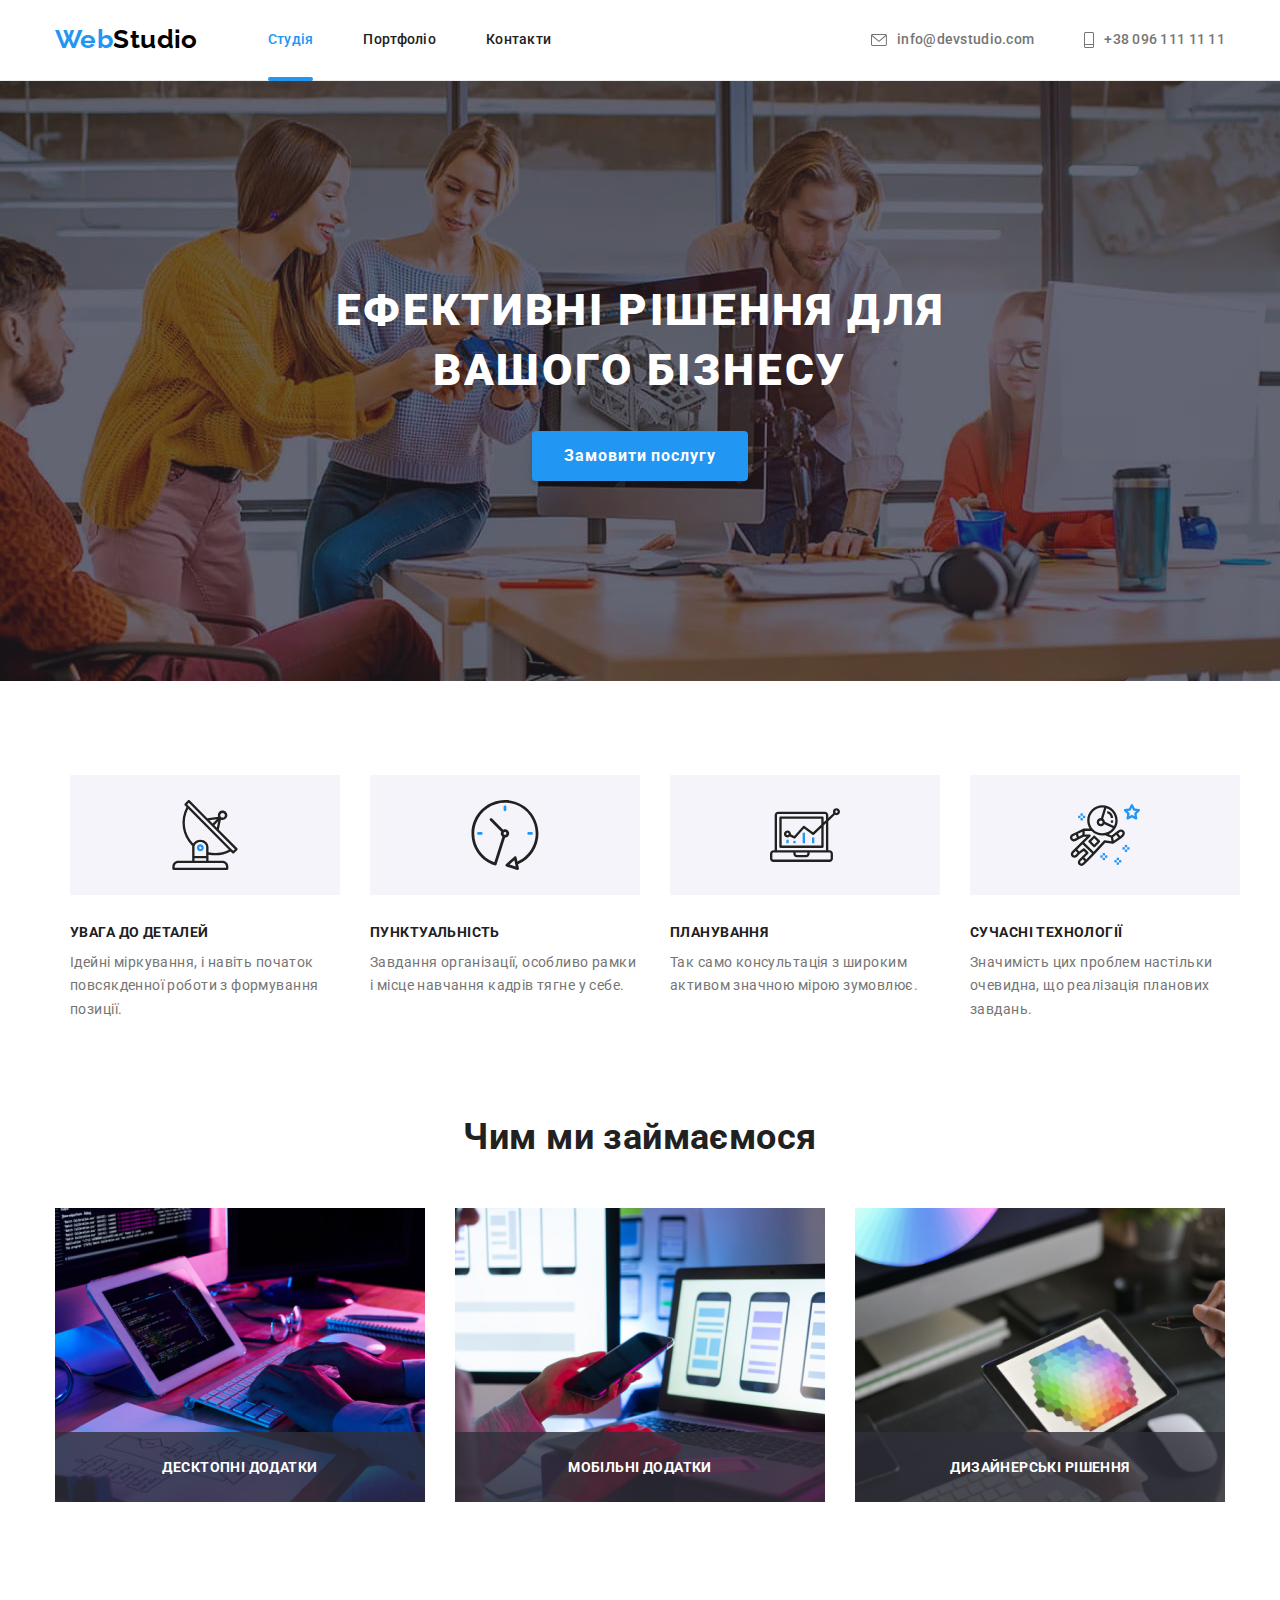
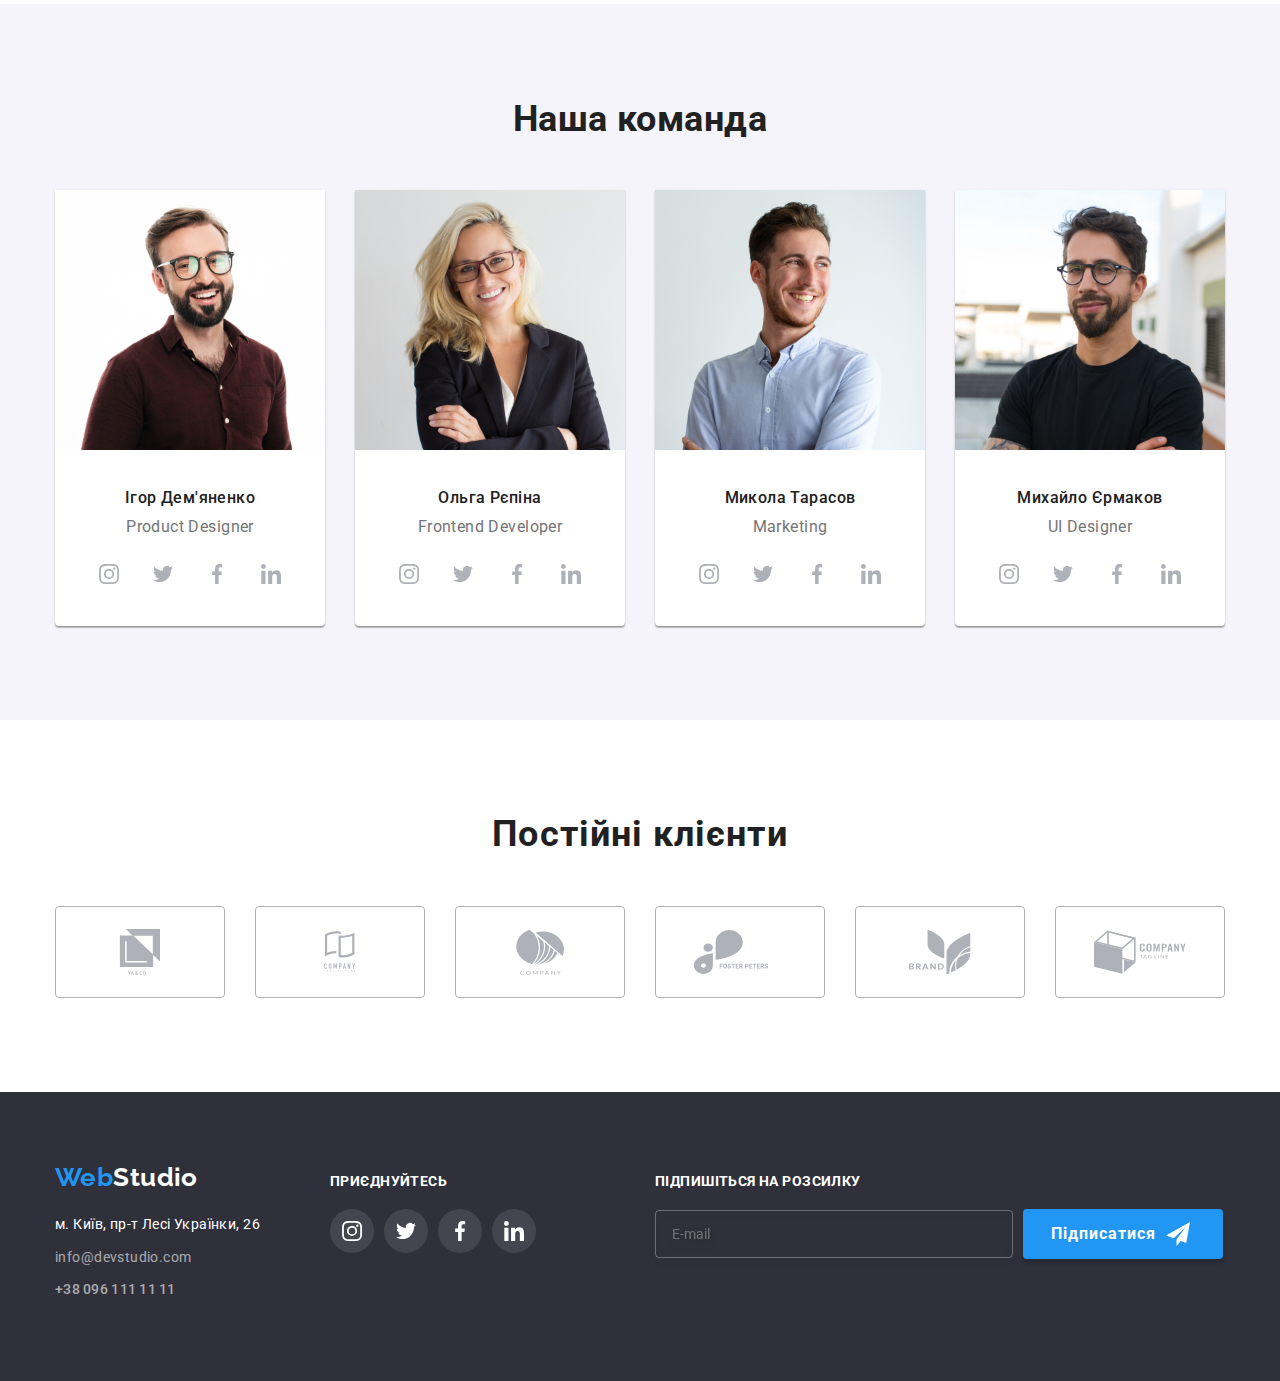
==== index.html @ d90c72f3 "copy repositoty" ====
<!DOCTYPE html>
<html lang="en">

<head>
    <meta charset="UTF-8" />
    <meta name="viewport" content="width=device-width, initial-scale=1.0" />
    <title>Document</title>
    <link rel="stylesheet" href="./css/modern-nolmalize.css">
    <link rel="stylesheet" href="./css/styles.css">
<link href="https://fonts.googleapis.com/css2?family=Raleway:wght@700&family=Roboto:wght@400;500;700;900&display=swap"
    rel="stylesheet">
</head>
<body>
    <!-- Шапка сайта -->
    <header class="page-header">
        <div class="container main-nav">
 <nav class="navigat">
    <a href="./index.html" class="header-logo logo"><span class="colorlogo">Web</span>Studio</a>
       <ul class="site-nav list">
                <li class="iter"><a href="./index.html" class="link current">Студія</a></li>
                <li class="iter"><a href="./portfolio.html" class="link">Портфоліо</a></li>
                <li class="iter"><a href="" class="link">Контакти</a></li>
            </ul>
</nav>
        <ul class="auth-nav list">
            <li class="iter"><a  class="mail" href="mailto:info@devstudio.com"> 
                <svg class="icon icon-formail" width="16" height="12">
                <use xlink:href="./images/iconimag/sprite.svg#icon-icon-envelope"></use>
            </svg> info@devstudio.com</a></li>
            <li class="iter"><a class="tel" href="tel:+380961111111">
                <svg class="icon icon-phone" width="10" height="16">
                    <use xlink:href="./images/iconimag/sprite.svg#icon-icon-vector"></use>
                </svg>+38 096 111 11 11</a></li>
        </ul>
</div>

    </header>
    <main>
        <!-- Герой -->
        <section class="hero">
            <div class="container hero-block">
                <h1 class="hero-title">Ефективні рішення для <br>вашого бізнесу</h1>
                <div class="button-wrapper">
                    <button data-modal-open type="button" class="hero-button">Замовити послугу</button>
                </div>
            </div>
        </section>

        <section class="section">
            <div class="container">
            <h2 class="section-title centered">Складники для успішної роботи з бізнесом</h2>
            <ul class="sectit">
                <li class="tito">
                    <h3 class="title">УВАГА ДО ДЕТАЛЕЙ</h3>
                    <p>Ідейні міркування, і навіть початок повсякденної роботи з формування позиції.</p>
                </li>
                <li class="tito">
                    <h3 class="title">ПУНКТУАЛЬНІСТЬ</h3>
                    <p>Завдання організації, особливо рамки і місце навчання кадрів тягне у себе.</p>
                </li>
                <li class="tito">
                    <h3 class="title">ПЛАНУВАННЯ</h3>
                    <p>Так само консультація з широким активом значною мірою зумовлює.</p>
                </li>
                <li class="tito">
                    <h3 class="title">СУЧАСНІ ТЕХНОЛОГІЇ</h3>
                    <p>Значимість цих проблем настільки очевидна, що реалізація планових завдань.</p>
                </li>
            </ul>
            </div>
        </section>

        <section class="feature ">
            <div class="container fea">
            <h2 class="feature-title centered">Чим ми займаємося</h2>
            <ul class="feat">
                 <li class="featli"><div class="work-image"><img src="./images/img1.jpg" class="featimg" alt="друкує" width="370">
                    <p class="work-hidden">Десктопні додатки</p>
                </div></li>

                 <li class="featli"><div class="work-image"><img src="./images/img2.jpg" class="featimg" alt="розмовляє по телефону" width="370">
                    <p class="work-hidden">Мобільні додатки</p>
                </div></li>
           
                 <li class="featli"><div class="work-image">
                    <img src="./images/img3.jpg"  class="featimg" alt="обирає кольори" width="370">
                    <p class="work-hidden">Дизайнерські рішення</p>
                </div></li>
            </ul>
            </div>
        </section>

        <section class="comands our-team">
            <div class="container">
            <h2 class="comands-title centered">Наша команда</h2>
            <ul class="work-list">
                <li class="comanwor">
                    <img src="./images/img4.jpg" alt="Ігор Дем'яненко" width="270">
                    <div class="team-content">
                    <h3 class="title">Ігор Дем'яненко</h3>
                    <p class="text">Product Designer</p>
                    <ul class="team-icons">
                        <li class="team-icon-item">
                            <a class="team-icon-link" href="#" target="_blank" aria-label="instagram" rel="noreferrer noopener">
                                <svg class="team-icon" width="20" height="20">
                                    <use xlink:href="./images/iconimag/sprite.svg#icon-icon-insta"></use>
                                </svg>
                            </a>
                        </li>
                        <li class="team-icon-item">
                            <a class="team-icon-link" href="#" target="_blank" aria-label="twitter" rel="noreferrer noopener">
                                <svg class="team-icon" width="20" height="20">
                                    <use xlink:href="./images/iconimag/sprite.svg#icon-icon-twit"></use>
                                </svg>
                            </a>
                        </li>
                        <li class="team-icon-item">
                            <a class="team-icon-link" href="#" target="_blank" aria-label="facebook" rel="noreferrer noopener">
                                <svg class="team-icon" width="20" height="20">
                                    <use xlink:href="./images/iconimag/sprite.svg#icon-icon-face"></use>
                                </svg>
                            </a>
                        </li>
                        <li class="team-icon-item">
                            <a class="team-icon-link" href="#" target="_blank" aria-label="linkedin" rel="noreferrer noopener">
                                <svg class="team-icon" width="20" height="20">
                                    <use xlink:href="./images/iconimag/sprite.svg#icon-icon-linkedin"></use>
                                </svg>
                            </a>
                        </li>
                    </ul>
                    </div>
                </li>
                <li class="comanwor">
                   
                     <img src="./images/img5.jpg" alt="Ольга Рєпіна" width="270">
                    <div class="team-content">
                     <h3 class="title">Ольга Рєпіна</h3>
                    <p class="text">Frontend Developer</p>
                            <ul class="team-icons">
                                <li class="team-icon-item">
                                    <a class="team-icon-link" href="#" target="_blank" aria-label="instagram" rel="noreferrer noopener">
                                        <svg class="team-icon" width="20" height="20">
                                            <use xlink:href="./images/iconimag/sprite.svg#icon-icon-insta"></use>
                                        </svg>
                                    </a>
                                </li>
                                <li class="team-icon-item">
                                    <a class="team-icon-link" href="#" target="_blank" aria-label="twitter" rel="noreferrer noopener">
                                        <svg class="team-icon" width="20" height="20">
                                            <use xlink:href="./images/iconimag/sprite.svg#icon-icon-twit"></use>
                                        </svg>
                                    </a>
                                </li>
                                <li class="team-icon-item">
                                    <a class="team-icon-link" href="#" target="_blank" aria-label="facebook" rel="noreferrer noopener">
                                        <svg class="team-icon" width="20" height="20">
                                            <use xlink:href="./images/iconimag/sprite.svg#icon-icon-face"></use>
                                        </svg>
                                    </a>
                                </li>
                                <li class="team-icon-item">
                                    <a class="team-icon-link" href="#" target="_blank" aria-label="linkedin" rel="noreferrer noopener">
                                        <svg class="team-icon" width="20" height="20">
                                            <use xlink:href="./images/iconimag/sprite.svg#icon-icon-linkedin"></use>
                                        </svg>
                                    </a>
                                </li>
                            </ul>
                    </div>
                </li>

                <li class="comanwor">
                    <img src="./images/img6.jpg" alt="Микола Тарасов" width="270">
                    <div class="team-content">
                    <h3 class="title">Микола Тарасов</h3>
                    <p class="text">Marketing</p>
                            <ul class="team-icons">
                                <li class="team-icon-item">
                                    <a class="team-icon-link" href="#" target="_blank" aria-label="instagram" rel="noreferrer noopener">
                                        <svg class="team-icon" width="20" height="20">
                                            <use xlink:href="./images/iconimag/sprite.svg#icon-icon-insta"></use>
                                        </svg>
                                    </a>
                                </li>
                                <li class="team-icon-item">
                                    <a class="team-icon-link" href="#" target="_blank" aria-label="twitter" rel="noreferrer noopener">
                                        <svg class="team-icon" width="20" height="20">
                                            <use xlink:href="./images/iconimag/sprite.svg#icon-icon-twit"></use>
                                        </svg>
                                    </a>
                                </li>
                                <li class="team-icon-item">
                                    <a class="team-icon-link" href="#" target="_blank" aria-label="facebook" rel="noreferrer noopener">
                                        <svg class="team-icon" width="20" height="20">
                                            <use xlink:href="./images/iconimag/sprite.svg#icon-icon-face"></use>
                                        </svg>
                                    </a>
                                </li>
                                <li class="team-icon-item">
                                    <a class="team-icon-link" href="#" target="_blank" aria-label="linkedin" rel="noreferrer noopener">
                                        <svg class="team-icon" width="20" height="20">
                                            <use xlink:href="./images/iconimag/sprite.svg#icon-icon-linkedin"></use>
                                        </svg>
                                    </a>
                                </li>
                            </ul>
                    </div>
                </li>

                <li class="comanwor">
                    
                <img src="./images/img7.jpg" alt="Ігор Дем'яненко" width="270">
                <div class="team-content">
                <h3 class="title">Михайло Єрмаков</h3>
                    <p class="text">UI Designer</p>
                            <ul class="team-icons">
                                <li class="team-icon-item">
                                    <a class="team-icon-link" href="#" target="_blank" aria-label="instagram" rel="noreferrer noopener">
                                        <svg class="team-icon" width="20" height="20">
                                            <use xlink:href="./images/iconimag/sprite.svg#icon-icon-insta"></use>
                                        </svg>
                                    </a>
                                </li>
                                <li class="team-icon-item">
                                    <a class="team-icon-link" href="#" target="_blank" aria-label="itwitter" rel="noreferrer noopener">
                                        <svg class="team-icon" width="20" height="20">
                                            <use xlink:href="./images/iconimag/sprite.svg#icon-icon-twit"></use>
                                        </svg>
                                    </a>
                                </li>
                                <li class="team-icon-item">
                                    <a class="team-icon-link" href="#" target="_blank" aria-label="instagram" rel="noreferrer noopener">
                                        <svg class="team-icon" width="20" height="20">
                                            <use xlink:href="./images/iconimag/sprite.svg#icon-icon-face"></use>
                                        </svg>
                                    </a>
                                </li>
                                <li class="team-icon-item">
                                    <a class="team-icon-link" href="#" target="_blank" aria-label="linkedin" rel="noreferrer noopener">
                                        <svg class="team-icon" width="20" height="20">
                                            <use xlink:href="./images/iconimag/sprite.svg#icon-icon-linkedin"></use>
                                        </svg>
                                    </a>
                                </li>
                            </ul></div>
                </li>
            </ul></div>
            
        </section>

        <section class="section-clients">
            <div class="container">
                <h2 class="clients-title centered">Постійні клієнти</h2>
                <ul class="clients">
                    <li class="clients-item">
                        <a class="clients-link" href="#" target="_blank" aria-label="YA-CO" rel="noreferrer noopener">
                            <svg class="client-icon" width="106" height="60">
                                <use xlink:href="./images/iconimag/sprite.svg#icon-icon-iaco"></use>
                            </svg>
                        </a>
                        </li>
                        <li class="clients-item">
                            <a class="clients-link" href="#" target="_blank" aria-label="Companytagline" rel="noreferrer noopener">
                                <svg class="client-icon" width="106" height="60">
                                    <use xlink:href="./images/iconimag/sprite.svg#icon-icon-company"></use>
                                </svg>
                            </a>
                        </li>
                        <li class="clients-item">
                            <a class="clients-link" href="#" target="_blank" aria-label="Company" rel="noreferrer noopener">
                                <svg class="client-icon" width="106" height="60">
                                    <use xlink:href="./images/iconimag/sprite.svg#icon-icon-company2"></use>
                                </svg>
                            </a>
                        </li>
                        <li class="clients-item">
                            <a class="clients-link" href="#" target="_blank" aria-label="FosterPeters" rel="noreferrer noopener">
                                <svg class="client-icon" width="106" height="60">
                                    <use xlink:href="./images/iconimag/sprite.svg#icon-icon-foster"></use>
                                </svg>
                            </a>
                        </li>
                        <li class="clients-item">
                            <a class="clients-link" href="#" target="_blank" aria-label="Brand" rel="noreferrer noopener">
                                <svg class="client-icon" width="106" height="60">
                                    <use xlink:href="./images/iconimag/sprite.svg#icon-icon-brand"></use>
                                </svg>
                            </a>
                        </li>
                        <li class="clients-item">
                            <a class="clients-link" href="#" target="_blank" aria-label="CompanyTagLine" rel="noreferrer noopener">
                                <svg class="client-icon" width="106" height="60">
                                    <use xlink:href="./images/iconimag/sprite.svg#icon-icon-tagline"></use>
                                </svg>
                            </a>
                        </li>
                </ul>
            </div>
        </section>
            <!--Модальне вікно-->
            <div class="backdrop is-hidden" data-modal>
                <div class="backdrop-modal">
                    <button data-modal-close type="button" class="close-modal">
                        <svg class="icon-close" width="18" height="18">
                        <use xlink:href="./images/iconimag/sprite.svg#icon-close"></use>
                    </svg>
                    </button>
                    <p class="modal-title">Залиште свої дані, ми вам передзвонимо</p>
                    
                    <form action="#" class="modal-form">
                        <div class="group-row" role="group">
                            <label class="form-row-title" for="name">Ім'я</label>
                            <div class="group-modal">
                                <input class="form-row-input" name="name" type="text" id="name" placeholder=" " />
                    
                                <svg class="modal-icon" width="18" height="18">
                                    <use xlink:href="./images/iconimag/sprite.svg#icon-person"></use>
                                </svg>
                            </div>
                        </div>
                    
                        <div class="group-row" role="group">
                            <label class="form-row-title" for="phone">Телефон</label>
                    
                            <div class="group-modal">
                                <input class="form-row-input" name="phone" type="number" id="phone" placeholder=" " />
                                <svg class="modal-icon" width="18" height="18">
                                    <use xlink:href="./images/iconimag/sprite.svg#icon-phone"></use>
                                </svg>
                            </div>
                        </div>
                        <div class="group-row" role="group">
                            <label class="form-row-title" for="email">Пошта</label>
                    
                            <div class="group-modal">
                                <input class="form-row-input" name="text" type="email" id="email" placeholder=" " />
                                <svg class="modal-icon" width="18" height="18">
                                    <use xlink:href="./images/iconimag/sprite.svg#icon-email"></use>
                                </svg>
                            </div>
                        </div>
                        <div class="group-row-textarea" role="group">
                            <label class="form-row-title">Коментар</label>
                            <textarea class="form-row-textarea" name="textarea" placeholder="Введіть текст"></textarea>
                        </div>
                        <div class="group-row-checkbox" role="group">
                            <label class="form-label-checkbox">
                                <input class="form-input-checkbox" type="checkbox" name="checkbox" />
                                <span class="form-icon-checkbox"></span>
                    
                                Погоджуюся з розсилкою та приймаю
                                <a class="modal-link-checkbox">Умови договору</a>
                            </label>
                        </div>
                        <div class="group-row-button">
                            <button class="button-submit" type="submit">Відправити</button>
                        </div>
                    </form>
                </div>
            </div>
    </main>

    <footer class="page-footer fot">
             <div class="container foter-main">
                <div>
                <ul class="footer-box">
                <li class="footer-address">

              <a href="./index.html" class="logo"><span class="colorlogo">Web</span><span class="colorblack">Studio</span></a>
                </li></ul>
            <address class="end">
                <ul class="foter-lifo">
                    <li class="lifo"><a class="link adress" href="https://goo.gl/maps/9vt92mWtgrGen9oJ9" target="_blank" rel="noopener noreferrer"
                    >м. Київ, пр-т
                    Лесі Українки, 26</a></li>
                    <li class="lifo"><a class="link" href="mailto:info@devstudio.com">info@devstudio.com</a></li>
                    <li class="lifo"><a class="link tel" href="tel:+380961111111">+38 096 111 11 11</a></li>
                </ul>
            </address>
        </div>
                    <div class="footer-second">
                    <p class="footer-title">ПРИЄДНУЙТЕСЬ</p>
                    <ul class="footer-icon">
                        <li class="footer-item">
                            <a class=" team-icon-link footer-link" href="#" target="_blank" aria-label="instagram" rel="noreferrer noopener">
                                <svg class="footer-iter" width="20" height="20">
                                    <use xlink:href="./images/iconimag/sprite.svg#icon-icon-insta"></use>
                                </svg>
                            </a>
                        </li>
                        <li class="footer-item">
                            <a class="team-icon-link footer-link" href="#" target="_blank" aria-label="twitter" rel="noreferrer noopener">
                                <svg class="footer-iter" width="20" height="20">
                                    <use xlink:href="./images/iconimag/sprite.svg#icon-icon-twit"></use>
                                </svg>
                            </a>
                        </li>
                        <li class="footer-item">
                            <a class="team-icon-link footer-link" href="#" target="_blank" aria-label="facebook" rel="noreferrer noopener">
                                <svg class="footer-iter" width="20" height="20">
                                    <use xlink:href="./images/iconimag/sprite.svg#icon-icon-face"></use>
                                </svg>
                            </a>
                        </li>
                        <li class="footer-item">
                            <a class="team-icon-link footer-link" href="#" target="_blank" aria-label="linkedin" rel="noreferrer noopener">
                                <svg class="footer-iter" width="20" height="20">
                                    <use xlink:href="./images/iconimag/sprite.svg#icon-icon-linkedin"></use>
                                </svg>
                            </a>
                        </li>
                    </ul>
                </div>
                <div class="footer-form">
                    <p class="form-title">Підпишіться на розсилку</p>
                    <form class="footer-form-email">
                        <label class="form-email">
                            <input type="email" name="email" placeholder="E-mail" />
                        </label>
                
                        <button class="footer-button" type="submit">
                            Підписатися
                            <svg class="icon-send" width="24px" height="24px">
                                <use xlink:href="./images/iconimag/sprite.svg#icon-iconplane"></use>
                            </svg>
                        </button>
                    </form>
                </div>
        </div>
    </footer>
   
    <script src="./js/modal.js"></script>
</body>

</html>
---- css/modern-nolmalize.css ----
/*! modern-normalize v1.1.0 | MIT License | https://github.com/sindresorhus/modern-normalize */

/*
Document
========
*/

/**
Use a better box model (opinionated).
*/

*,
::before,
::after {
    box-sizing: border-box;
}

/**
1. Correct the line height in all browsers.
2. Prevent adjustments of font size after orientation changes in iOS.
3. Use a more readable tab size (opinionated).
*/

html {
    line-height: 1.15;
    /* 1 */
    -webkit-text-size-adjust: 100%;
    /* 2 */
    -moz-tab-size: 4;
    /* 3 */
    tab-size: 4;
    /* 3 */
}

/*
Sections
========
*/

/**
1. Remove the margin in all browsers.
2. Improve consistency of default fonts in all browsers. (https://github.com/sindresorhus/modern-normalize/issues/3)
*/

body {
    margin: 0;
    /* 1 */
    font-family:
        system-ui,
        -apple-system,
        /* Firefox supports this but not yet `system-ui` */
        'Segoe UI',
        Roboto,
        Helvetica,
        Arial,
        sans-serif,
        'Apple Color Emoji',
        'Segoe UI Emoji';
    /* 2 */
}

/*
Grouping content
================
*/

/**
1. Add the correct height in Firefox.
2. Correct the inheritance of border color in Firefox. (https://bugzilla.mozilla.org/show_bug.cgi?id=190655)
*/

hr {
    height: 0;
    /* 1 */
    color: inherit;
    /* 2 */
}

/*
Text-level semantics
====================
*/

/**
Add the correct text decoration in Chrome, Edge, and Safari.
*/

abbr[title] {
    text-decoration: underline dotted;
}

/**
Add the correct font weight in Edge and Safari.
*/

b,
strong {
    font-weight: bolder;
}

/**
1. Improve consistency of default fonts in all browsers. (https://github.com/sindresorhus/modern-normalize/issues/3)
2. Correct the odd 'em' font sizing in all browsers.
*/

code,
kbd,
samp,
pre {
    font-family:
        ui-monospace,
        SFMono-Regular,
        Consolas,
        'Liberation Mono',
        Menlo,
        monospace;
    /* 1 */
    font-size: 1em;
    /* 2 */
}

/**
Add the correct font size in all browsers.
*/

small {
    font-size: 80%;
}

/**
Prevent 'sub' and 'sup' elements from affecting the line height in all browsers.
*/

sub,
sup {
    font-size: 75%;
    line-height: 0;
    position: relative;
    vertical-align: baseline;
}

sub {
    bottom: -0.25em;
}

sup {
    top: -0.5em;
}

/*
Tabular data
============
*/

/**
1. Remove text indentation from table contents in Chrome and Safari. (https://bugs.chromium.org/p/chromium/issues/detail?id=999088, https://bugs.webkit.org/show_bug.cgi?id=201297)
2. Correct table border color inheritance in Chrome and Safari. (https://bugs.chromium.org/p/chromium/issues/detail?id=935729, https://bugs.webkit.org/show_bug.cgi?id=195016)
*/

table {
    text-indent: 0;
    /* 1 */
    border-color: inherit;
    /* 2 */
}

/*
Forms
=====
*/

/**
1. Change the font styles in all browsers.
2. Remove the margin in Firefox and Safari.
*/

button,
input,
optgroup,
select,
textarea {
    font-family: inherit;
    /* 1 */
    font-size: 100%;
    /* 1 */
    line-height: 1.15;
    /* 1 */
    margin: 0;
    /* 2 */
}

/**
Remove the inheritance of text transform in Edge and Firefox.
*/

button,
select {
    text-transform: none;
}

/**
Correct the inability to style clickable types in iOS and Safari.
*/

button,
[type='button'],
[type='reset'],
[type='submit'] {
    -webkit-appearance: button;
}

/**
Remove the inner border and padding in Firefox.
*/

::-moz-focus-inner {
    border-style: none;
    padding: 0;
}

/**
Restore the focus styles unset by the previous rule.
*/

:-moz-focusring {
    outline: 1px dotted ButtonText;
}

/**
Remove the additional ':invalid' styles in Firefox.
See: https://github.com/mozilla/gecko-dev/blob/2f9eacd9d3d995c937b4251a5557d95d494c9be1/layout/style/res/forms.css#L728-L737
*/

:-moz-ui-invalid {
    box-shadow: none;
}

/**
Remove the padding so developers are not caught out when they zero out 'fieldset' elements in all browsers.
*/

legend {
    padding: 0;
}

/**
Add the correct vertical alignment in Chrome and Firefox.
*/

progress {
    vertical-align: baseline;
}

/**
Correct the cursor style of increment and decrement buttons in Safari.
*/

::-webkit-inner-spin-button,
::-webkit-outer-spin-button {
    height: auto;
}

/**
1. Correct the odd appearance in Chrome and Safari.
2. Correct the outline style in Safari.
*/

[type='search'] {
    -webkit-appearance: textfield;
    /* 1 */
    outline-offset: -2px;
    /* 2 */
}

/**
Remove the inner padding in Chrome and Safari on macOS.
*/

::-webkit-search-decoration {
    -webkit-appearance: none;
}

/**
1. Correct the inability to style clickable types in iOS and Safari.
2. Change font properties to 'inherit' in Safari.
*/

::-webkit-file-upload-button {
    -webkit-appearance: button;
    /* 1 */
    font: inherit;
    /* 2 */
}

/*
Interactive
===========
*/

/*
Add the correct display in Chrome and Safari.
*/

summary {
    display: list-item;
}
---- css/styles.css ----
:root{
    --primary-text-color: #757575;
    --title-text-color: #212121;
    --accent-color: #2196F3;
    --primary-white-color: #FFFFFF;
    --primary-grey-color:#F5F4FA;
    --timing-function: cubic-bezier(0.4, 0, 0.2, 1);
}

body{
    background-color: var(--primary-white-color);
    color: var(--primary-text-color);
    font-family: Roboto, sans-serif;
    letter-spacing: .03em;
    font-size: 14px;
    line-height: 1.7;
    
}

h1,
h2,
h3,
ul,
p{
    margin: 0;
    padding: 0;
}

.list {
 list-style: none;
}

.iter .link {
     display: block;
    text-decoration: none;
    color: currentColor;
    position: relative;
    transition: color 250ms var(--timing-function);
    
 }

 .iter .link::after,
 .iter .current::after{
    content: "";
    position:absolute;
    display: block;
    left:0;
    bottom:-1px;

    height: 4px;
    border-radius: 2px;
    background-color: var(--accent-color);
   transition: width 250ms var(--timing-function);
   width: 0;
 }

 .iter .link::after{
width: 0;
 }

 .iter .link:hover::after,
 .iter .link:focus::after,
 .iter .link.current::after {
    width: 100%;
 }

.image {
     display: block;
 }

.container{
width: 1200px;
padding: 0 15px;
margin: 0 auto;
}

.page-header {
    padding: 32px, 0;
    border-bottom: 1px solid #ECECEC;
}

.main-nav {
    display: flex;
    align-items: center;
}

.navigat {
    display: flex;
}

.header-logo {
    margin-right: 92px;
}
.logo{
    color: #000000;
    font-family: Raleway, sans-serif;
    font-weight: 700;
    font-size: 26px;
    line-height: 1.2;
    text-decoration: none;
    margin: auto;
}

.colorlogo{
    color:#2196F3;
}

.colorblack{
    color: var(--primary-white-color);
}
/* Site nav */


li{
    list-style-type: none;
    /* забираєм маркери */
}


 
.site-nav{
    display: flex;
    margin-left: 70px;
}

/* .site-nav .iter{
    /* background-color: tomato;
    margin-right: 50px;
} */ 

.site-nav .iter +  .iter {
    margin-left: 50px;
}



.site-nav .iter{
    display: block;
}
.site-nav .link{
    color: var(--title-text-color);
    font-weight: 500; 
    font-size: 14px;
    line-height: 1.14;
    letter-spacing: .02em;
    text-decoration: none;
    padding-top: 32px;
    padding-bottom: 32px;
    transition: color 250ms var(--timing-function);
}

.site-nav .link:hover,
.site-nav .link:focus{
    color: var(--accent-color);
}

.site-nav .link.current{
    color: var(--accent-color);

}

.auth-nav .tel{
    color: var(--primary-text-color);
    font-weight: 500;
    letter-spacing: .02em;
    font-size: 14px;
     line-height: 1.14; 
     text-decoration: none; 
    transition: color 250ms  var(--timing-function);
}
.auth-nav .mail{
    color: var(--primary-text-color);
    font-weight: 500;
    letter-spacing: .02em;
    font-size: 14px;
    line-height: 1.14;
    text-decoration: none;
    transition: color 250ms var(--timing-function);
}
.auth-nav .tel:hover,
.auth-nav .tel:focus{
    color: var(--accent-color);
}

.auth-nav .mail:hover,
.auth-nav .mail:focus {
    color: var(--accent-color);
}
 .auth-nav{
    display: flex;
    margin-left: auto;
 }

 .auth-nav .iter + .iter{
    margin-left: 50px;
 }

/* .auth-nav .mail::before {
    display: inline-block;
    content: "";
    width: 16px;
    height: 12px;
    background-image: url("../images/iconimag/icon-envelope.svg");
    background-size: contain;
    margin-right: 10px;
 }

 .auth-nav .tel::before {
     display: inline-block;
     content: "";
     width: 10px;
     height: 16px;
     background-image: url("../images/iconimag/icon-vector.svg");
     background-size: contain;
     margin-right: 10px;
     background-repeat: no-repeat;
     background-position: center;
 } */

 .mail,
 .tel{
            color: var(--primary-text-color);
            font-weight: 500;
            letter-spacing: 0.02em;
            text-decoration: none;
            display: flex;
            align-items: center;
 }


  .icon-formail {
     margin-right: 10px;
     fill: currentColor;
 }

 .icon-phone {
     margin-right: 10px;
     fill: currentColor;
 }

/* Hero */


.hero{
    background-color: #2F303A;
    background: linear-gradient(rgba(47, 48, 58, 0.4), rgba(47, 48, 58, 0.4)), url(../images/iconimag/backgroundhero.jpg);
    background-position: center center;
    background-repeat: no-repeat;
    background-size: cover;
    max-width: 1600px;
    margin: 0 auto;
}
.hero-block {
    padding: 200px;
}

.hero-title {
    color: var(--primary-white-color);
    font-weight: 900;
    font-size: 44px;
    line-height: 1.36;
    text-align: center;
    letter-spacing: 0.06em;
    text-transform: uppercase;
}

.button-wrapper {
    display: flex;
    justify-content: center;
}

.hero-button {
    color: var(--primary-white-color);
    background-color: var(--accent-color);
    font-weight: 700;
    font-size: 16px;
    line-height: 1.88;
    text-align: center;
    letter-spacing: 0.06em;
    box-shadow: 0px 4px 4px rgba(0, 0, 0, 0.15);
    border-radius: 4px;
    border: none;
    padding: 10px 32px;
    margin-top: 30px;
}

.hero-button:hover,
.hero-button:focus {
    background-color: #188CE8;
}


.examples-title .examples{
    color: var(--title-text-color);
    font-weight: 700;
    font-size: 18px;
    line-height: 2;
    letter-spacing: .06em;
}
.examples-title .text{
    color: var(--primary-text-color);
    font-size: 16px;
    line-height: 1.87;
    letter-spacing: .03em;
}
.examples-title .text:hover,
.examples-title .text:focus {
    color: var(--accent-color);
}
.examples-title .portf{
    text-decoration: none;
}
 
/* Section */
.section {
    padding: 94px 0;

}

.section-title.centered,
.feature-title.centered,
.comands-title.centered {
    text-align: center;
}

.section-title{
    color: var(--title-text-color);
    font-weight: 700;
    font-size: 14px; 
    line-height: 1.14;
    margin-top: 0;
    margin-bottom:0;
    display: none;
}

.section .title{
    color: var(--title-text-color);
    font-weight: 700;
    font-size: 14px;
    line-height: 1.14;
    margin-top: 0;
    margin-bottom: 10px;
}

.sectit{
    display: flex;
    margin: 0 auto;
    padding: 0 15px;
}
.sectit .tito{
    margin-right: 30px;
}

.sectit .tito:last-child{
    margin-right: 0;
}
.section p{
    margin-top: 0;
    margin-bottom: 0;
}

.tito p{
    width: 270px;
}


.tito::before{
    display: block;
    content: "";
    height: 120px;
    background-repeat: no-repeat;
    background-position: center;
    background-color: var(--primary-grey-color);
    color: var(--accent-color);
    margin-bottom: 30px;

}

.tito:nth-child(1)::before{
    background-image: url("../images/iconimag/icon-uvagadodetel.svg");
}
.tito:nth-child(2)::before {
    background-image: url("../images/iconimag/icon-punktyaln.svg");
}

.tito:nth-child(3)::before {
    background-image: url("../images/iconimag/icon-planyvan.svg");
}
.tito:nth-child(4)::before {
    background-image: url("../images/iconimag/icon-sychasni.svg");
}


/* Feature */
.feature{
    padding-bottom: 94px;
}
.feature .feature-title{
    color: var(--title-text-color);
    font-weight: 700;
    font-size: 36px;
    line-height: 1.17;
    margin-top: 0;
    margin-bottom: 50px;
}

.feat{
    margin: 0;
    /* display: flex;
    margin: 0 auto;
    padding: 0 15px; */
 display: inline-flex;
 column-gap: 30px;
}


/* .feat .featli{
    margin-right: 30px;
} */
.feat .featli:last-child{
    margin-right: 0;
}

.featimg{
    display: block;
}
.featli{
    position: relative;
    width: 370px;
    overflow: hidden;
}
.work-hidden {
position: absolute;
bottom: 0;
 left: 0;
 width: 100%;
  padding: 27px 10px;

    color: var(--primary-white-color);
    font-weight: 700;
    text-align: center;
    line-height: 1.1428;
    text-transform: uppercase;
    background-color: rgba(47, 48, 58, 0.8);

    opacity: 1;
}



/* Comands */
/* фон */
.our-team {
    background-color: var(--primary-grey-color);
}

/* заголовок великий */
.comands .comands-title{
    color: var(--title-text-color);
    font-weight: 700;
    font-size: 36px;
    line-height: 1.17;
    margin-bottom: 50px;
}

.comands .container{
    padding: 94px 0;
}
/* им'я та прізвище */
.comands .title{
    color: var(--title-text-color);
    font-weight: 500;
    font-size: 16px;
    line-height: 1.187;
    text-align: center;
}
/* текст */
.comanwor p{
    font-size: 16px;
    line-height: 1.19;
    text-align: center;
}


.work-list {
    display: flex;
    column-gap: 30px;
    justify-content: center;
}


/* .work-list .comanwor:last-child{
    margin-right: 0;
} */

.comanwor{
    background: var(--primary-white-color);
    box-shadow: 0px 1px 3px rgba(0, 0, 0, 0.12),
     0px 1px 1px rgba(0, 0, 0, 0.14),
      0px 2px 1px rgba(0, 0, 0, 0.2);
    border-radius: 0px 0px 4px 4px;
}

.team-content {
    padding: 30px 0;
}

.team-content .title{
     margin-bottom: 10px;
}
.team-content .title {
    margin-bottom: 10px;
}

/* Спрайт команда */
.team-content .text{
    margin-bottom: 16px;
}

.team-icons {
    display: flex;
    width: 206px;
    height: 44px;
    column-gap: 10px;
    margin: auto;
}


/* .team-icon-item{
    list-style: none;
    fill:#AFB1B8;
} */
.team-icon-link {
    display: flex;
    justify-content: center;
    align-items: center;
    width: 44px;
    height: 44px;
    border-radius: 50%;
    text-decoration: none;
    background-color: var(--primary-white-color);
    fill: #AFB1B8;
    transition: fill 250ms var(--timing-function);
}
.team-icon-link{
    transition: background-color 250ms var(--timing-function);
}


/* .team-icon {
    fill: var(--primary-text-color); 
} */
.team-icon-link:hover,
.team-icon-link:focus {
    fill: var(--primary-white-color);
    background-color: var(--accent-color);
}

.team-icon:hover,
.team-icon:focus{
    fill: var(--primary-white-color);
   
}

/* .team-icon-link:hover .team-icon,
.team-icon-link:focus .team-icon {
    fill: var(--primary-white-color);

} */
/* Clients */

.section-clients {
    padding: 94px 0;
}

.clients-title{
    font-family:Roboto, sans-serif;
        text-align: center;
        color: var(--title-text-color);
        font-weight:700;
        letter-spacing: .03em;
        font-size: 36px;
        line-height: 1.16;
        padding-bottom: 50px;
}
.clients {
    display: flex;
    flex-wrap: wrap;
    column-gap: 30px;
}

.clients-link {
    display: flex;
    list-style: none;
    fill: #AFB1B8;
    width: 170px;
    height: 92px;
    align-items: center;
    justify-content: center;
    border: 1px solid #AFB1B8;
    border-radius: 4px;
    
}
.clients-link {
    display: flex;
    color: inherit;
    text-decoration: none;
}

.client-icon {
    fill: #AFB1B8;
    padding: 7px;
    transition: fill 250ms var(--timing-function);
}

.clients-link:hover,
.clients-link:focus {
    border-color: var(--accent-color);
}

.clients-link:hover .client-icon,
.clients-link:focus .client-icon {
    fill: var(--accent-color);
}
/* Footer */

.page-footer{
    /* padding: 60px 0; */
    background-color: #2F303A;
}
.page-footer .link{
    color: rgba(255, 255, 255, 0.6);
    font-size: 14px;
    line-height: 1.7;
    font-style: normal;
    text-decoration: none;
    transition: color 250ms var(--timing-function);

}
.page-footer .link:hover,
.page-footer .link:focus{
    color: var(--accent-color);
}


.foter-lifo .adress{
    color: var(--primary-white-color);
    font-style: normal;
    text-decoration: none;
    transition: color 250ms var(--timing-function);
}

.foter-lifo .adress:hover,
 .foter-lifo .adress:focus{
    color: var(--accent-color);
}

.page-footer .fot{
 border-bottom: 1px solid #2F303A;       
}

 .foter-main .logo{
    display: block;
    margin-bottom: 20px;

}

.lifo{
    margin-bottom: 9px;
}

.lifo .tel{
    margin-bottom: 0px;
}
.footer-box .footer-social {
    margin-left: 70px;
}

.page-footer{
    padding: 70px 0;
}
.foter-main {
    display: flex;
    /* padding: 70px 0; */
    gap: 70px;
    align-items: baseline;
}
.footer-box {
    display: flex;
    flex-direction: column;
}
.footer-title {
    font-family: 'Roboto';
    font-weight: 700;
    line-height: 1.1428;
    text-transform: uppercase;
    color: var(--primary-white-color);
    margin-bottom: 20px;
}

.footer-icon{
    list-style: none;
    display: flex;
 flex-wrap: wrap;
    column-gap: 10px;

}

.footer-link .footer-iter{
    fill: var(--primary-white-color);
}


.footer-link {
    display: flex;
    background-color: rgba(255, 255, 255, 0.1);
    transition: background-color 250ms var(--timing-function);

}

.team-icon-link.footer-link:hover,
.team-icon-link.footer-link:focus {
    background-color: var(--accent-color);
}

/* Форма підписатись */
.footer-form {
    margin-left: auto;
    max-width: 570px;
    width: 100%;
}

.form-title {
    font-family: 'Roboto';
    font-weight: 700;
    font-size: 14px;
    line-height: 1.1428;
    text-transform: uppercase;
    color: var(--primary-white-color);
    margin-bottom: 20px;
}

.footer-form-email {
    display: flex;
    gap: 10px;
    width: 100%;
    align-items: center;
}

.form-email {
    /*щоб розтягнути на ширину в макеті*/
    display: block;
    width: 100%;
    max-width: 358px;
}

.form-email input {
    padding: 15px 16px;
    background-color: transparent;
    border: 1px solid rgba(255, 255, 255, 0.3);
    filter: drop-shadow(0px 4px 4px rgba(0, 0, 0, 0.15));
    border-radius: 4px;
    outline: none;
    width: 100%;
    color: var(--primary-white-color);
}

.form-email::placeholder {
    font-family: 'Roboto';
    font-size: 16px;
    line-height: 1.25;
    color: var(--footer-link-color);
}

.footer-button {
    display: flex;
    align-items: center;
    gap: 10px;
    padding: 10px 28px;
    min-width: 200px;
    background-color: var(--accent-color);
    box-shadow: 0px 4px 4px rgba(0, 0, 0, 0.15);
    border-radius: 4px;
    border: none;
    color: var(--primary-white-color);
    font-family: 'Roboto';
    font-weight: 700;
    font-size: 16px;
    line-height: 1.88;
    letter-spacing: 0.06em;
    cursor: pointer;
}

.icon-send {
    fill: var(--primary-white-color);
}



/* Portfolio */

.main{
    padding: 94px 0 94px 0;
    background-color: var(--primary-background-color);
    }
        
    
.portfolio-hidden {
   display: none;
 }

.filter {
    color: var(--title-text-color);
    background-color: #F5F4FA;
    cursor: pointer;
    font-weight: 500;
    font-size: 16px;
    line-height: 1.6;
    padding: 6px 22px;
     border: none;
     border-radius: 4px;
    font-family: inherit;
   transition: background-color 250ms cubic-bezier(0.4, 0, 0.2, 1),
    color 250ms cubic-bezier(0.4, 0, 0.2, 1), 
    box-shadow 250ms cubic-bezier(0.4, 0, 0.2, 1);
}

.filter:hover,
.filter:focus {
    color: var(--primary-white-color);
    box-shadow: 0px 3px 1px rgba(0, 0, 0, 0.1), 0px 1px 2px rgba(0, 0, 0, 0.08), 0px 2px 2px rgba(0, 0, 0, 0.12);
    background-color: var(--accent-color);
    cursor: pointer;
}

.filterbut {
    color: var(--primary-white-color);
    background-color: var(--accent-color);
    cursor: pointer;
    font-weight: 500;
    font-size: 16px;
    line-height: 1.6;
    padding: 6px 25px;
    border: none;
     border-radius: 4px;
    
        font-family: inherit;

}
.portfoliobut{
    box-shadow: none;
}

.filter-title{
    display: flex;
    justify-content: center;
    column-gap: 8px;
    margin-bottom: 50px;
}
/* .filter-title .portfoliobut{
  margin-right: 8px;
} */




.examples-title {
    display: flex;
     flex-wrap: wrap;
     justify-content: center;
      gap: 30px;
}

.flex-element {
    width: 370px;
    padding: 20px 24px;
   /* background-color: tomato; */

} 


.examples-title{
    display: flex;
    flex-wrap: wrap;
    justify-content: center;
    gap: 30px;
}

.flex-element{
    border: 1px solid #EEEEEE;

}

.portfolio-img{
    display: block;
}
.works {
    background: var(--primary-white-color);
}

.works:hover,
.works:focus {
    box-shadow: 0px 1px 1px rgba(0, 0, 0, 0.12),
        0px 4px 4px rgba(0, 0, 0, 0.06),
        1px 4px 6px rgba(0, 0, 0, 0.16);
        transition-duration: 250ms;
     transition-timing-function: cubic-bezier(0.4, 0, 0.2, 1);
}

.image-wrapper {
    position: relative;
    overflow: hidden;

}

.portfolio-hidden-text {
    display: inline-block;
    content: "";
    position: absolute;
    top: 0;
    left: 0;

    width: 100%;
    height: 100%;
    padding: 63px 24px;
    background-color:rgba(33, 150, 243, 0.9);
     overflow: auto;
    color: var(--primary-white-color);
    font-family: 'Roboto';
    font-size: 18px;
    line-height: 1.56;

    transform: translateY(100%);
    transition: transform 250ms var(--timing-function);
}

.works a:hover .portfolio-hidden-text{
    transform: translateY(0);
}
.works a:focus .portfolio-hidden-text {
    transform: translateY(0);
}

/* .flex-element:nth-child(3n){
    margin-right: 0;
} */

/* Modal window */
.backdrop {
    display: none;
    z-index: 777;
    position: fixed;
    left: 0;
    top: 0;
    display: flex;
    align-items: center;
    justify-content: center;
    width: 100%;
    height: 100%;
    background-color: rgba(0, 0, 0, 0.2);
    opacity: 1;
    transition-property: opacity;
    transition-duration: 250ms;
    transition-timing-function: var(--timing-function);

}


.backdrop.is-hidden {
    /* visibility: hidden; */
    opacity: 0;
    pointer-events: none;
    /* transform: scale(0.8); */
    transition:  250ms;
    

}
.backdrop-modal{
    max-width: 528px;
    max-height: 581px;
    background-color: var(--primary-white-color);
    box-shadow: 0px 1px 3px rgba(0, 0, 0, 0.12), 0px 1px 1px rgba(0, 0, 0, 0.14), 0px 2px 1px rgba(0, 0, 0, 0.2);
    border-radius: 4px;
    padding: 40px;
    width: 100%;
    height: 100%;
    overflow: visible;
    position: relative;
    transition-timing-function: 250ms  var(--timing-function); 
}

.close-modal {
        position: absolute;
        top: 8px;
        right: 8px;

        width: 30px;
        height: 30px;
        background: var(--primary-background-color);
        border: 1px solid rgba(0, 0, 0, 0.1);
        border-radius: 50%;
        transition: border-color: 2000ms var(--timing-function);
    }
.icon-close{
   position: absolute;
    top: 50%;
    left: 50%;
    transform: translate(-50%, -50%);

    transition: fill 250ms var(--timing-function);
    fill:var(--black-color);
}

.close-modal:hover .icon-close,
.close-modal:focus .icon-close{
    fill: var(--accent-color);
}
.close-modal:hover,
.close-modal:focus {
    border-color: var(--accent-color);
}
.modal-form {
    /* max-width: 448px; */
    width: 100%;
}

.group-row {
    width: 100%;
}

.group-row:not(:last-child) {
    margin-bottom: 10px;
}

.form-row-title:not(:last-child) {
    display: block;
    margin-bottom: 4px;
}

.form-row-title {
    font-family: 'Roboto';
    font-size: 12px;
    line-height: 1.1667;
    letter-spacing: 0.01em;
    color: var(--primary-text-color);
    /* margin: 12px; */
}

.form-row-input {
    width: 100%;
    border: 1px solid rgba(33, 33, 33, 0.2);
    border-radius: 4px;

    outline: none;
    min-height: 40px;
    height: 100%;
    padding: 12px 15px 12px 42px;
    transition: border-color 250ms cubic-bezier(0.4, 0, 0.2, 1);
    cursor: pointer;
    margin: 0 0;
}
.group-modal {
    position: relative;
    margin: 0;
}
.modal-title{
    text-align: center;
    font-family: 'Roboto';
    font-weight: 700;
    font-size: 20px;
    line-height: 1.15;
    letter-spacing: 0.03em;
    color: var(--title-text-color);
    margin-bottom: 12px;
   
}
.modal-icon {
    position: absolute;
    top: 50%;
    left: 12px;

    transform: translateY(-50%);
    fill: var(--black-color);

    transition: fill 250ms cubic-bezier(0.4, 0, 0.2, 1);
    margin: 0;
}

.form-row-textarea:hover,
.form-row-textarea:focus,
.form-row-input:focus,
.form-row-input:hover {
    border-color: var(--accent-color);
}

.form-row-input:focus+.modal-icon,
.form-row-input:hover+.modal-icon {
    fill: var(--accent-color);
}

.group-row-textarea{
    display: block;
    /* margin-bottom: 20px; */
}


.form-row-textarea {
    width: 100%;
    min-height: 120px;
    height: 100%;
    border: 1px solid rgba(33, 33, 33, 0.2);
    border-radius: 4px;
    padding: 12px 16px;
    outline: none;
    cursor: pointer;
    resize: none;
    margin-bottom: 10px;

    transition: border-color 250ms cubic-bezier(0.4, 0, 0.2, 1);
}

.form-row-textarea::placeholder {
    font-family: 'Roboto';
    font-size: 12px;
    line-height: 1.66;
    letter-spacing: 0.01em;
    color:rgba(117, 117, 117, 0.5);
}

/*checkbox*/
/* .group-row-checkbox:not(:last-child) {
    margin-bottom: 33px;

} */

.group-row-checkbox {
    width: 100%;
    
}

.form-label-checkbox {
    font-family: 'Roboto';
    font-size: 14px;
    line-height: 1.71;
    color: var(--primary-text-colorr);
    cursor: pointer;
    display: flex;
    justify-content: center;
    width: 100%;
    gap: 7px;
    align-items: center;
   
}

.form-input-checkbox {
    -webkit-appearence: none;
    -moz--appearence: none;
    appearance: none;
    position: absolute;

}

.form-icon-checkbox {
    display: inline-flex;
    width: 16px;
    height: 15px;
    border: 2px solid var(--primary-text-color);
    border-radius: 2px;

    transition: background-image, border-color 250ms cubic-bezier(0.4, 0, 0.2, 1);
}

.modal-link-checkbox {
    color: var(--accent-color);
    text-decoration: underline;
}

.form-input-checkbox:checked+.form-icon-checkbox {
    /*щоб клік відпрацьовував*/
    background-color: var(--accent-color);
    background-image: url(../images/iconimag/check.svg);
    background-size: contain;
    border-color: var(--accent-color);
     background-origin: border-box;
    background-position: center;
   
}

/*button*/
.group-row-button {
    display: flex;
    align-items: center;
    justify-content: center;
    
}

.button-submit {
    font-family: 'Roboto';
    font-weight: 700;
    font-size: 16px;
    line-height: 1.88;
    text-align: center;
    letter-spacing: 0.06em;
    color: var(--primary-white-color);
    padding: 10px 52px;
    background-color: var(--accent-color);
    box-shadow: 0px 4px 4px rgba(0, 0, 0, 0.15);
    border-radius: 4px;
    margin-top: 30px;
    border: none;
    cursor: pointer;
     transition-property: background-color;
     transition-duration: 250ms;
     transition-timing-function: cubic-bezier(0.4, 0, 0.2, 1);

}
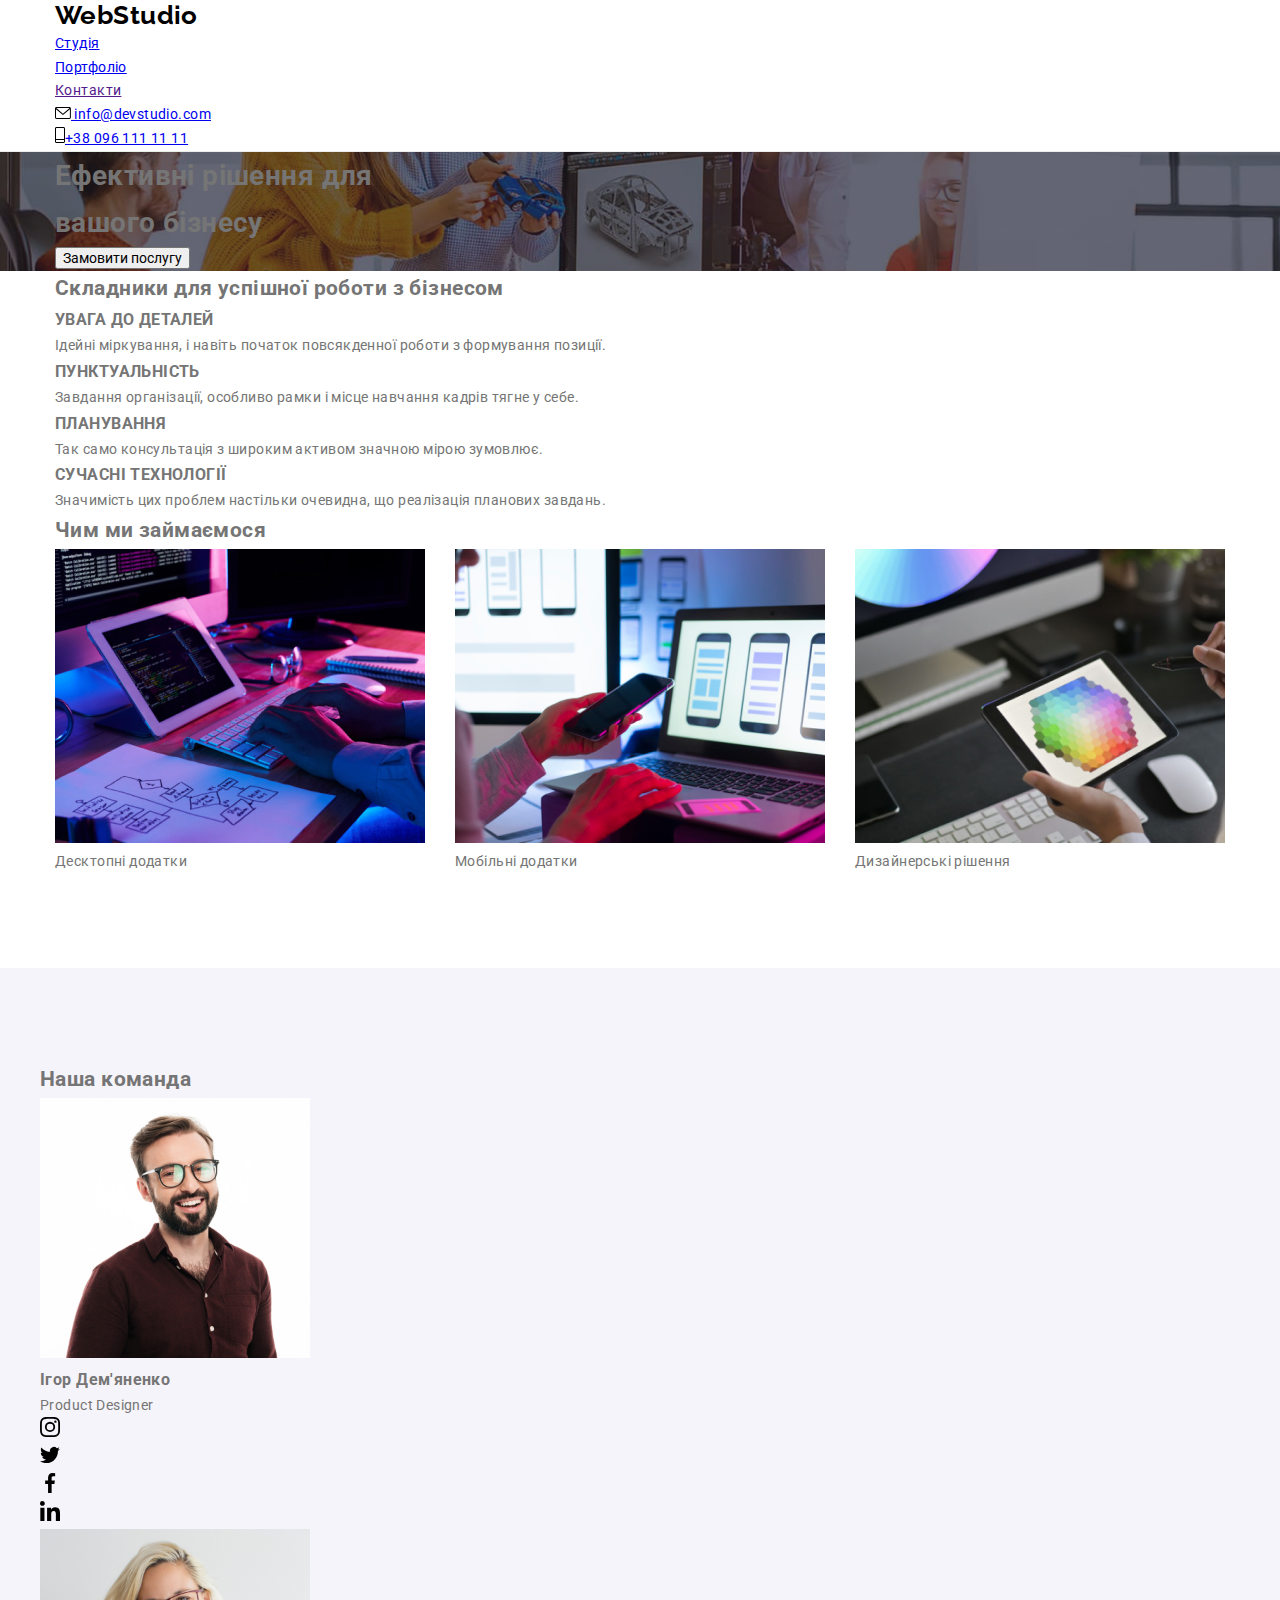
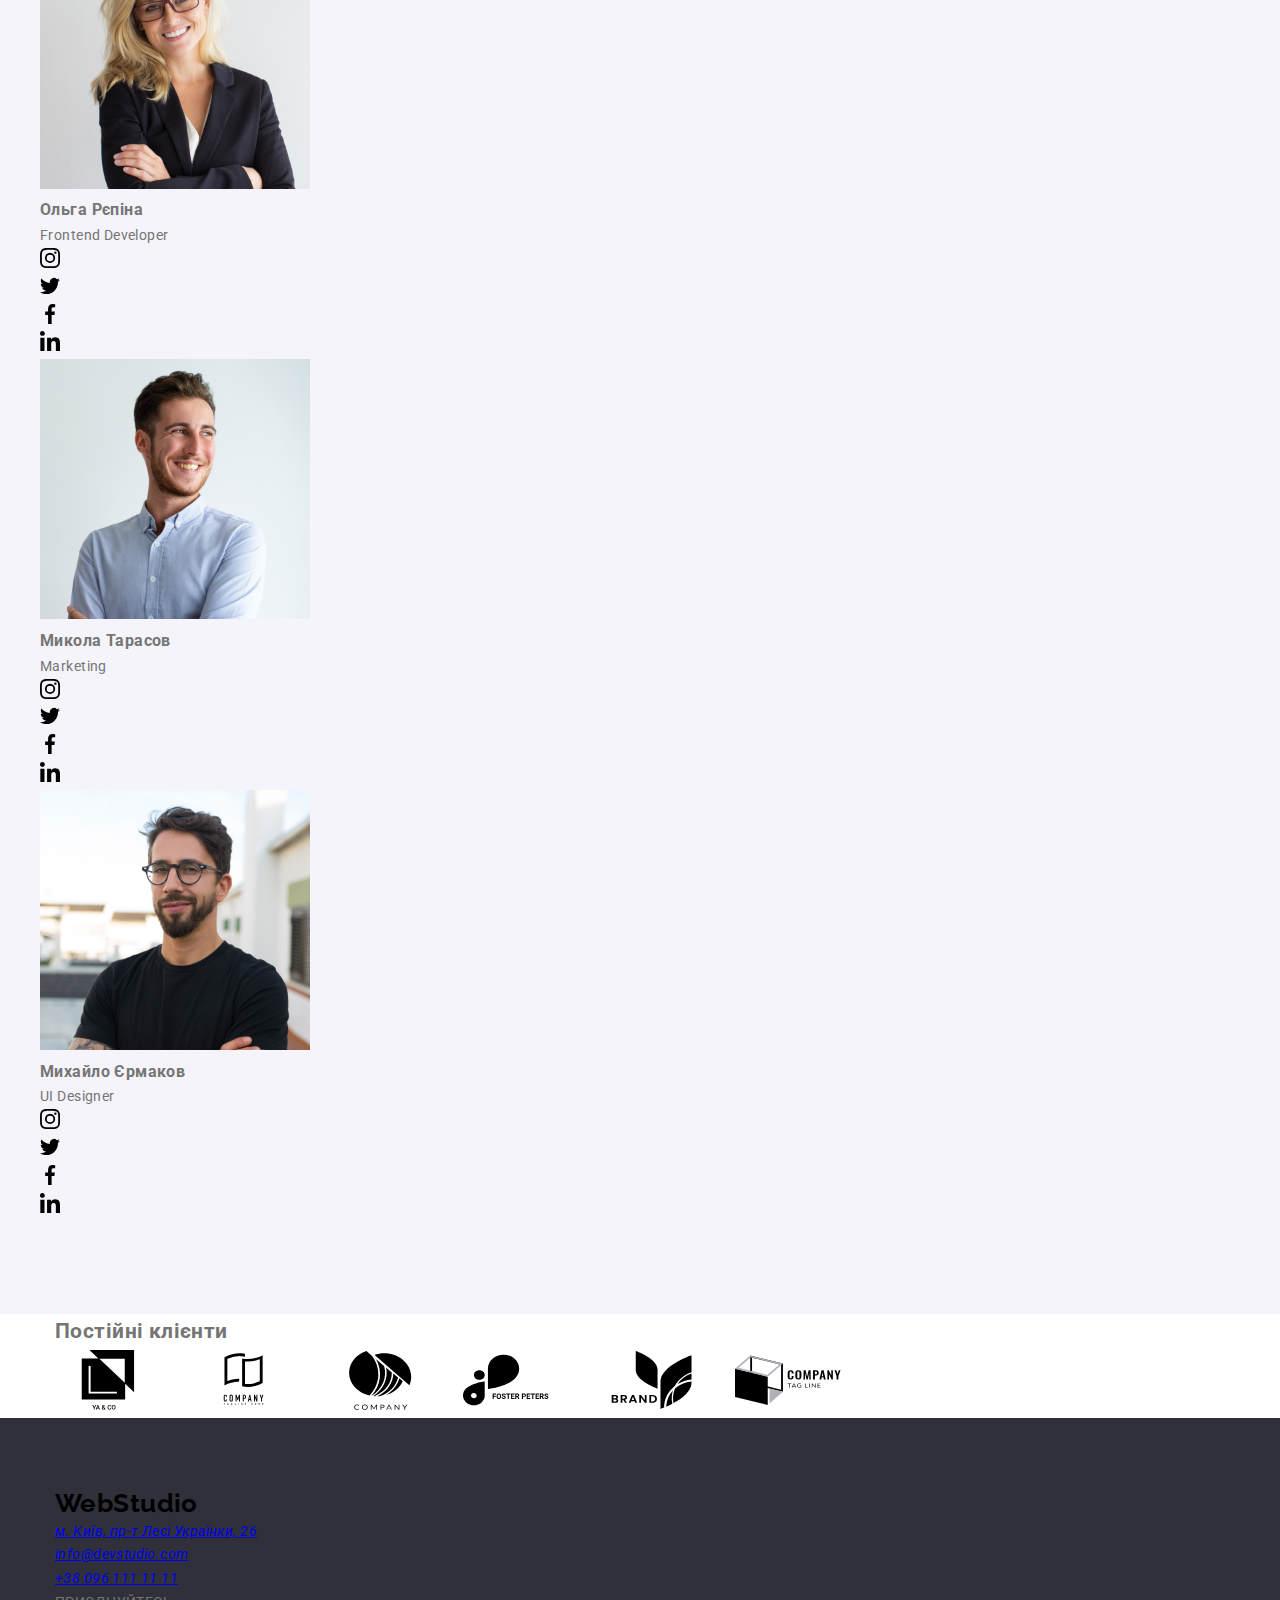
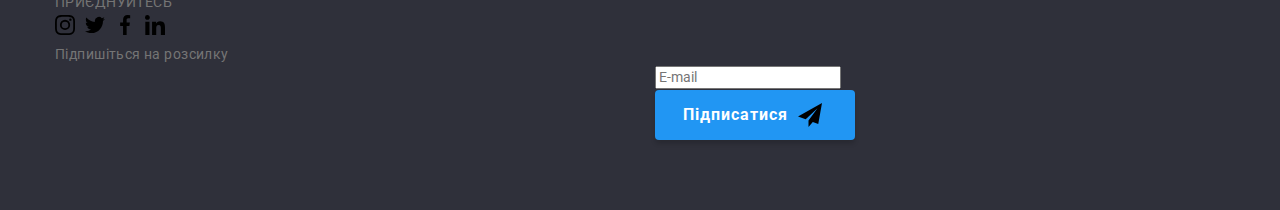
==== commit df0a270d: "BEM" ====
--- a/index.html
+++ b/index.html
@@ -12,23 +12,26 @@
 </head>
 <body>
     <!-- Шапка сайта -->
+    
     <header class="page-header">
-        <div class="container main-nav">
- <nav class="navigat">
-    <a href="./index.html" class="header-logo logo"><span class="colorlogo">Web</span>Studio</a>
-       <ul class="site-nav list">
-                <li class="iter"><a href="./index.html" class="link current">Студія</a></li>
-                <li class="iter"><a href="./portfolio.html" class="link">Портфоліо</a></li>
-                <li class="iter"><a href="" class="link">Контакти</a></li>
+        <div class="container header-block">
+           <nav class="header-logo">
+            <a href="./index.html" class="header-logo__logo logo">
+            <span class="header-logo__colorlogo">Web</span>Studio</a>
+
+       <ul class="site-nav__list">
+                <li class="site-nav__iter"><a href="./index.html" class="site-nav__link site-nav__link--current">Студія</a></li>
+                <li class="site-nav__iter"><a href="./portfolio.html" class="site-nav__link">Портфоліо</a></li>
+                <li class="site-nav__iter"><a href="" class="site-nav__link">Контакти</a></li>
             </ul>
 </nav>
-        <ul class="auth-nav list">
-            <li class="iter"><a  class="mail" href="mailto:info@devstudio.com"> 
-                <svg class="icon icon-formail" width="16" height="12">
+        <ul class="auth-nav__list">
+            <li class="auth-nav__iter"><a  class="auth-nav__mail" href="mailto:info@devstudio.com"> 
+                <svg class="icon auth-nav__icon" width="16" height="12">
                 <use xlink:href="./images/iconimag/sprite.svg#icon-icon-envelope"></use>
             </svg> info@devstudio.com</a></li>
-            <li class="iter"><a class="tel" href="tel:+380961111111">
-                <svg class="icon icon-phone" width="10" height="16">
+            <li class="auth-nav__iter"><a class="auth-nav__tel" href="tel:+380961111111">
+                <svg class="icon auth-nav__phone" width="10" height="16">
                     <use xlink:href="./images/iconimag/sprite.svg#icon-icon-vector"></use>
                 </svg>+38 096 111 11 11</a></li>
         </ul>
@@ -38,92 +41,104 @@
     <main>
         <!-- Герой -->
         <section class="hero">
-            <div class="container hero-block">
-                <h1 class="hero-title">Ефективні рішення для <br>вашого бізнесу</h1>
-                <div class="button-wrapper">
-                    <button data-modal-open type="button" class="hero-button">Замовити послугу</button>
+            <div class="container hero__block">
+                <h1 class="hero__title">Ефективні рішення для <br>вашого бізнесу</h1>
+                <div class="hero__wrapper">
+                    <button data-modal-open type="button" class="hero__button">Замовити послугу</button>
                 </div>
             </div>
         </section>
 
-        <section class="section">
+
+    <!--Сладові-->
+
+        <section class="components">
             <div class="container">
-            <h2 class="section-title centered">Складники для успішної роботи з бізнесом</h2>
-            <ul class="sectit">
-                <li class="tito">
-                    <h3 class="title">УВАГА ДО ДЕТАЛЕЙ</h3>
-                    <p>Ідейні міркування, і навіть початок повсякденної роботи з формування позиції.</p>
-                </li>
-                <li class="tito">
-                    <h3 class="title">ПУНКТУАЛЬНІСТЬ</h3>
-                    <p>Завдання організації, особливо рамки і місце навчання кадрів тягне у себе.</p>
-                </li>
-                <li class="tito">
-                    <h3 class="title">ПЛАНУВАННЯ</h3>
-                    <p>Так само консультація з широким активом значною мірою зумовлює.</p>
-                </li>
-                <li class="tito">
-                    <h3 class="title">СУЧАСНІ ТЕХНОЛОГІЇ</h3>
-                    <p>Значимість цих проблем настільки очевидна, що реалізація планових завдань.</p>
+            <h2 class="components__title components__title--centered">Складники для успішної роботи з бізнесом</h2>
+            <ul class="sectit-succes">
+                <li class="sectit-succes__tito">
+                    <h3 class="sectit-succes__title">УВАГА ДО ДЕТАЛЕЙ</h3>
+                    <p class="sectit-succes__description">Ідейні міркування, і навіть початок повсякденної роботи з формування позиції.</p>
+                </li>
+                <li class="sectit-succes__tito">
+                    <h3 class="sectit-succes__title">ПУНКТУАЛЬНІСТЬ</h3>
+                    <p class="sectit-succes__description"> Завдання організації, особливо рамки і місце навчання кадрів тягне у себе.</p>
+                </li>
+                <li class="sectit-succes__tito">
+                    <h3 class="sectit-succes__title">ПЛАНУВАННЯ</h3>
+                    <p class="sectit-succes__description">Так само консультація з широким активом значною мірою зумовлює.</p>
+                </li>
+                <li class="sectit-succes__tito">
+                    <h3 class="sectit-succes__title">СУЧАСНІ ТЕХНОЛОГІЇ</h3>
+                    <p class="sectit-succes__description">Значимість цих проблем настільки очевидна, що реалізація планових завдань.</p>
                 </li>
             </ul>
             </div>
         </section>
 
-        <section class="feature ">
+
+    <!-- Чим ми займаємось -->
+
+
+        <section class="feature">
             <div class="container fea">
-            <h2 class="feature-title centered">Чим ми займаємося</h2>
-            <ul class="feat">
-                 <li class="featli"><div class="work-image"><img src="./images/img1.jpg" class="featimg" alt="друкує" width="370">
-                    <p class="work-hidden">Десктопні додатки</p>
+            <h2 class="feature__title feature__title--centered">Чим ми займаємося</h2>
+            <ul class="work-list">
+                 <li class="work-list__item"><div class="work-list__image">
+                    <img src="./images/img1.jpg" class="work-list__featimg" alt="друкує" width="370">
+                    <p class="work-list__hidden">Десктопні додатки</p>
                 </div></li>
 
-                 <li class="featli"><div class="work-image"><img src="./images/img2.jpg" class="featimg" alt="розмовляє по телефону" width="370">
-                    <p class="work-hidden">Мобільні додатки</p>
+                 <li class="work-list__item"><div class="work-list__image">
+                    <img src="./images/img2.jpg" class="work-list__featimg" alt="розмовляє по телефону" width="370">
+                    <p class="work-list__hidden">Мобільні додатки</p>
                 </div></li>
            
-                 <li class="featli"><div class="work-image">
-                    <img src="./images/img3.jpg"  class="featimg" alt="обирає кольори" width="370">
-                    <p class="work-hidden">Дизайнерські рішення</p>
+                 <li class="work-list__item"><div class="work-list__image">
+                    <img src="./images/img3.jpg"  class="work-list__featimg" alt="обирає кольори" width="370">
+                    <p class="work-list__hidden">Дизайнерські рішення</p>
                 </div></li>
             </ul>
             </div>
         </section>
 
+      <!-- Comands  -->
+
+
         <section class="comands our-team">
             <div class="container">
-            <h2 class="comands-title centered">Наша команда</h2>
-            <ul class="work-list">
-                <li class="comanwor">
+            <h2 class="comands__title comands__title--centered">Наша команда</h2>
+            <ul class="team-list">
+                <li class="team-card">
                     <img src="./images/img4.jpg" alt="Ігор Дем'яненко" width="270">
-                    <div class="team-content">
-                    <h3 class="title">Ігор Дем'яненко</h3>
-                    <p class="text">Product Designer</p>
-                    <ul class="team-icons">
-                        <li class="team-icon-item">
-                            <a class="team-icon-link" href="#" target="_blank" aria-label="instagram" rel="noreferrer noopener">
-                                <svg class="team-icon" width="20" height="20">
+                    <div class="team-card__content">
+                    <h3 class="team-card__title">Ігор Дем'яненко</h3>
+                    <p class="team-card__text">Product Designer</p>
+                    <ul class="social">
+                        <li class="social__items">
+                            <a class="social__link" href="#" target="_blank" aria-label="instagram" rel="noreferrer noopener">
+                                <svg class="icon social__icon" width="20" height="20">
                                     <use xlink:href="./images/iconimag/sprite.svg#icon-icon-insta"></use>
                                 </svg>
                             </a>
                         </li>
-                        <li class="team-icon-item">
-                            <a class="team-icon-link" href="#" target="_blank" aria-label="twitter" rel="noreferrer noopener">
-                                <svg class="team-icon" width="20" height="20">
+                        <li class="social__items">
+                            <a class="social__link" href="#" target="_blank" aria-label="twitter" rel="noreferrer noopener">
+                                <svg class="icon social__icon" width="20" height="20">
                                     <use xlink:href="./images/iconimag/sprite.svg#icon-icon-twit"></use>
                                 </svg>
                             </a>
                         </li>
-                        <li class="team-icon-item">
-                            <a class="team-icon-link" href="#" target="_blank" aria-label="facebook" rel="noreferrer noopener">
-                                <svg class="team-icon" width="20" height="20">
+                        <li class="social__items">
+                            <a class="social__link" href="#" target="_blank" aria-label="facebook" rel="noreferrer noopener">
+                                <svg class="icon social__icon" width="20" height="20">
                                     <use xlink:href="./images/iconimag/sprite.svg#icon-icon-face"></use>
                                 </svg>
                             </a>
                         </li>
-                        <li class="team-icon-item">
-                            <a class="team-icon-link" href="#" target="_blank" aria-label="linkedin" rel="noreferrer noopener">
-                                <svg class="team-icon" width="20" height="20">
+                        <li class="social__items">
+                            <a class="social__link" href="#" target="_blank" aria-label="linkedin" rel="noreferrer noopener">
+                                <svg class="icon social__icon" width="20" height="20">
                                     <use xlink:href="./images/iconimag/sprite.svg#icon-icon-linkedin"></use>
                                 </svg>
                             </a>
@@ -131,37 +146,37 @@
                     </ul>
                     </div>
                 </li>
-                <li class="comanwor">
+                <li class="team-card">
                    
                      <img src="./images/img5.jpg" alt="Ольга Рєпіна" width="270">
-                    <div class="team-content">
-                     <h3 class="title">Ольга Рєпіна</h3>
-                    <p class="text">Frontend Developer</p>
-                            <ul class="team-icons">
-                                <li class="team-icon-item">
-                                    <a class="team-icon-link" href="#" target="_blank" aria-label="instagram" rel="noreferrer noopener">
-                                        <svg class="team-icon" width="20" height="20">
+                    <div class="team-card__content">
+                     <h3 class="team-card__title">Ольга Рєпіна</h3>
+                    <p class="team-card__text">Frontend Developer</p>
+                            <ul class="social">
+                                <li class="social__items">
+                                    <a class="social__link" href="#" target="_blank" aria-label="instagram" rel="noreferrer noopener">
+                                        <svg class="icon social__icon" width="20" height="20">
                                             <use xlink:href="./images/iconimag/sprite.svg#icon-icon-insta"></use>
                                         </svg>
                                     </a>
                                 </li>
-                                <li class="team-icon-item">
-                                    <a class="team-icon-link" href="#" target="_blank" aria-label="twitter" rel="noreferrer noopener">
-                                        <svg class="team-icon" width="20" height="20">
+                                <li class="social__items">
+                                    <a class="social__link" href="#" target="_blank" aria-label="twitter" rel="noreferrer noopener">
+                                        <svg class="icon social__icon" width="20" height="20">
                                             <use xlink:href="./images/iconimag/sprite.svg#icon-icon-twit"></use>
                                         </svg>
                                     </a>
                                 </li>
-                                <li class="team-icon-item">
-                                    <a class="team-icon-link" href="#" target="_blank" aria-label="facebook" rel="noreferrer noopener">
-                                        <svg class="team-icon" width="20" height="20">
+                                <li class="social__items">
+                                    <a class="social__link" href="#" target="_blank" aria-label="facebook" rel="noreferrer noopener">
+                                        <svg class="icon social__icon" width="20" height="20">
                                             <use xlink:href="./images/iconimag/sprite.svg#icon-icon-face"></use>
                                         </svg>
                                     </a>
                                 </li>
-                                <li class="team-icon-item">
-                                    <a class="team-icon-link" href="#" target="_blank" aria-label="linkedin" rel="noreferrer noopener">
-                                        <svg class="team-icon" width="20" height="20">
+                                <li class="social__items">
+                                    <a class="social__link" href="#" target="_blank" aria-label="linkedin" rel="noreferrer noopener">
+                                        <svg class="icon social__icon" width="20" height="20">
                                             <use xlink:href="./images/iconimag/sprite.svg#icon-icon-linkedin"></use>
                                         </svg>
                                     </a>
@@ -170,36 +185,36 @@
                     </div>
                 </li>
 
-                <li class="comanwor">
+                <li class="team-card">
                     <img src="./images/img6.jpg" alt="Микола Тарасов" width="270">
-                    <div class="team-content">
-                    <h3 class="title">Микола Тарасов</h3>
-                    <p class="text">Marketing</p>
-                            <ul class="team-icons">
-                                <li class="team-icon-item">
-                                    <a class="team-icon-link" href="#" target="_blank" aria-label="instagram" rel="noreferrer noopener">
-                                        <svg class="team-icon" width="20" height="20">
+                    <div class="team-card__content">
+                    <h3 class="team-card__title">Микола Тарасов</h3>
+                    <p class="team-card__text">Marketing</p>
+                            <ul class="social">
+                                <li class="social__items">
+                                    <a class="social__link" href="#" target="_blank" aria-label="instagram" rel="noreferrer noopener">
+                                        <svg class="icon social__icon" width="20" height="20">
                                             <use xlink:href="./images/iconimag/sprite.svg#icon-icon-insta"></use>
                                         </svg>
                                     </a>
                                 </li>
-                                <li class="team-icon-item">
-                                    <a class="team-icon-link" href="#" target="_blank" aria-label="twitter" rel="noreferrer noopener">
-                                        <svg class="team-icon" width="20" height="20">
+                                <li class="social__items">
+                                    <a class="social__link" href="#" target="_blank" aria-label="twitter" rel="noreferrer noopener">
+                                        <svg class="icon social__icon" width="20" height="20">
                                             <use xlink:href="./images/iconimag/sprite.svg#icon-icon-twit"></use>
                                         </svg>
                                     </a>
                                 </li>
-                                <li class="team-icon-item">
-                                    <a class="team-icon-link" href="#" target="_blank" aria-label="facebook" rel="noreferrer noopener">
-                                        <svg class="team-icon" width="20" height="20">
+                                <li class="social__items">
+                                    <a class="social__link" href="#" target="_blank" aria-label="facebook" rel="noreferrer noopener">
+                                        <svg class="icon social__icon" width="20" height="20">
                                             <use xlink:href="./images/iconimag/sprite.svg#icon-icon-face"></use>
                                         </svg>
                                     </a>
                                 </li>
-                                <li class="team-icon-item">
-                                    <a class="team-icon-link" href="#" target="_blank" aria-label="linkedin" rel="noreferrer noopener">
-                                        <svg class="team-icon" width="20" height="20">
+                                <li class="social__items">
+                                    <a class="social__link" href="#" target="_blank" aria-label="linkedin" rel="noreferrer noopener">
+                                        <svg class="icon social__icon" width="20" height="20">
                                             <use xlink:href="./images/iconimag/sprite.svg#icon-icon-linkedin"></use>
                                         </svg>
                                     </a>
@@ -208,37 +223,37 @@
                     </div>
                 </li>
 
-                <li class="comanwor">
+                <li class="team-card">
                     
                 <img src="./images/img7.jpg" alt="Ігор Дем'яненко" width="270">
-                <div class="team-content">
-                <h3 class="title">Михайло Єрмаков</h3>
-                    <p class="text">UI Designer</p>
-                            <ul class="team-icons">
-                                <li class="team-icon-item">
-                                    <a class="team-icon-link" href="#" target="_blank" aria-label="instagram" rel="noreferrer noopener">
-                                        <svg class="team-icon" width="20" height="20">
+                <div class="team-card__content">
+                <h3 class="team-card__title">Михайло Єрмаков</h3>
+                    <p class="team-card__text">UI Designer</p>
+                            <ul class="social">
+                                <li class="social__items">
+                                    <a class="social__link" href="#" target="_blank" aria-label="instagram" rel="noreferrer noopener">
+                                        <svg class="icon social__icon" width="20" height="20">
                                             <use xlink:href="./images/iconimag/sprite.svg#icon-icon-insta"></use>
                                         </svg>
                                     </a>
                                 </li>
-                                <li class="team-icon-item">
-                                    <a class="team-icon-link" href="#" target="_blank" aria-label="itwitter" rel="noreferrer noopener">
-                                        <svg class="team-icon" width="20" height="20">
+                                <li class="social__items">
+                                    <a class="social__link" href="#" target="_blank" aria-label="itwitter" rel="noreferrer noopener">
+                                        <svg class="icon social__icon" width="20" height="20">
                                             <use xlink:href="./images/iconimag/sprite.svg#icon-icon-twit"></use>
                                         </svg>
                                     </a>
                                 </li>
-                                <li class="team-icon-item">
-                                    <a class="team-icon-link" href="#" target="_blank" aria-label="instagram" rel="noreferrer noopener">
-                                        <svg class="team-icon" width="20" height="20">
+                                <li class="social__items">
+                                    <a class="social__link" href="#" target="_blank" aria-label="instagram" rel="noreferrer noopener">
+                                        <svg class="icon social__icon" width="20" height="20">
                                             <use xlink:href="./images/iconimag/sprite.svg#icon-icon-face"></use>
                                         </svg>
                                     </a>
                                 </li>
-                                <li class="team-icon-item">
-                                    <a class="team-icon-link" href="#" target="_blank" aria-label="linkedin" rel="noreferrer noopener">
-                                        <svg class="team-icon" width="20" height="20">
+                                <li class="social__items">
+                                    <a class="social__link" href="#" target="_blank" aria-label="linkedin" rel="noreferrer noopener">
+                                        <svg class="icon social__icon" width="20" height="20">
                                             <use xlink:href="./images/iconimag/sprite.svg#icon-icon-linkedin"></use>
                                         </svg>
                                     </a>
@@ -249,48 +264,51 @@
             
         </section>
 
-        <section class="section-clients">
+            <!-- Clients -->
+
+
+        <section class="customers">
             <div class="container">
-                <h2 class="clients-title centered">Постійні клієнти</h2>
+                <h2 class="customers__title customers__title--centered">Постійні клієнти</h2>
                 <ul class="clients">
-                    <li class="clients-item">
-                        <a class="clients-link" href="#" target="_blank" aria-label="YA-CO" rel="noreferrer noopener">
-                            <svg class="client-icon" width="106" height="60">
+                    <li class="clients__item">
+                        <a class="clients__link" href="#" target="_blank" aria-label="YA-CO" rel="noreferrer noopener">
+                            <svg class="clients__icon" width="106" height="60">
                                 <use xlink:href="./images/iconimag/sprite.svg#icon-icon-iaco"></use>
                             </svg>
                         </a>
                         </li>
-                        <li class="clients-item">
-                            <a class="clients-link" href="#" target="_blank" aria-label="Companytagline" rel="noreferrer noopener">
-                                <svg class="client-icon" width="106" height="60">
+                        <li class="clients__item">
+                            <a class="clients__link" href="#" target="_blank" aria-label="Companytagline" rel="noreferrer noopener">
+                                <svg class=" clients__icon" width="106" height="60">
                                     <use xlink:href="./images/iconimag/sprite.svg#icon-icon-company"></use>
                                 </svg>
                             </a>
                         </li>
-                        <li class="clients-item">
-                            <a class="clients-link" href="#" target="_blank" aria-label="Company" rel="noreferrer noopener">
-                                <svg class="client-icon" width="106" height="60">
+                        <li class="clients__item">
+                            <a class="clients__link" href="#" target="_blank" aria-label="Company" rel="noreferrer noopener">
+                                <svg class=" clients__icon" width="106" height="60">
                                     <use xlink:href="./images/iconimag/sprite.svg#icon-icon-company2"></use>
                                 </svg>
                             </a>
                         </li>
-                        <li class="clients-item">
-                            <a class="clients-link" href="#" target="_blank" aria-label="FosterPeters" rel="noreferrer noopener">
-                                <svg class="client-icon" width="106" height="60">
+                        <li class="clients__item">
+                            <a class="clients__link" href="#" target="_blank" aria-label="FosterPeters" rel="noreferrer noopener">
+                                <svg class=" clients__icon" width="106" height="60">
                                     <use xlink:href="./images/iconimag/sprite.svg#icon-icon-foster"></use>
                                 </svg>
                             </a>
                         </li>
-                        <li class="clients-item">
-                            <a class="clients-link" href="#" target="_blank" aria-label="Brand" rel="noreferrer noopener">
-                                <svg class="client-icon" width="106" height="60">
+                        <li class="clients__item">
+                            <a class="clients__link" href="#" target="_blank" aria-label="Brand" rel="noreferrer noopener">
+                                <svg class=" clients__icon" width="106" height="60">
                                     <use xlink:href="./images/iconimag/sprite.svg#icon-icon-brand"></use>
                                 </svg>
                             </a>
                         </li>
-                        <li class="clients-item">
-                            <a class="clients-link" href="#" target="_blank" aria-label="CompanyTagLine" rel="noreferrer noopener">
-                                <svg class="client-icon" width="106" height="60">
+                        <li class="clients__item">
+                            <a class="clients__link" href="#" target="_blank" aria-label="CompanyTagLine" rel="noreferrer noopener">
+                                <svg class=" clients__icon" width="106" height="60">
                                     <use xlink:href="./images/iconimag/sprite.svg#icon-icon-tagline"></use>
                                 </svg>
                             </a>
@@ -298,7 +316,12 @@
                 </ul>
             </div>
         </section>
+
+
             <!--Модальне вікно-->
+
+
+
             <div class="backdrop is-hidden" data-modal>
                 <div class="backdrop-modal">
                     <button data-modal-close type="button" class="close-modal">
@@ -361,67 +384,70 @@
             </div>
     </main>
 
-    <footer class="page-footer fot">
-             <div class="container foter-main">
+
+    <!-- Footer -->
+    
+    <footer class="page-footer line">
+             <div class="container footer-block">
                 <div>
-                <ul class="footer-box">
-                <li class="footer-address">
-
-              <a href="./index.html" class="logo"><span class="colorlogo">Web</span><span class="colorblack">Studio</span></a>
+                <ul class="footer-logo">
+                <li class="footer-logo__link">
+
+              <a href="./index.html" class="footer-logo__logo logo"><span class="footer-logo__colorlogo">Web</span><span class="footer-logo__colorblack">Studio</span></a>
                 </li></ul>
-            <address class="end">
-                <ul class="foter-lifo">
-                    <li class="lifo"><a class="link adress" href="https://goo.gl/maps/9vt92mWtgrGen9oJ9" target="_blank" rel="noopener noreferrer"
+            <address>
+                <ul class="footer-lifo">
+                    <li class="footer-lifo__contact"><a class="footer-lifo footer-lifo__adress" href="https://goo.gl/maps/9vt92mWtgrGen9oJ9" target="_blank" rel="noopener noreferrer"
                     >м. Київ, пр-т
                     Лесі Українки, 26</a></li>
-                    <li class="lifo"><a class="link" href="mailto:info@devstudio.com">info@devstudio.com</a></li>
-                    <li class="lifo"><a class="link tel" href="tel:+380961111111">+38 096 111 11 11</a></li>
+                    <li class="footer-lifo__contact"><a class="footer-lifo footer-lifo__link" href="mailto:info@devstudio.com">info@devstudio.com</a></li>
+                    <li class="footer-lifo__contact"><a class="footer-lifo footer-lifo__tel" href="tel:+380961111111">+38 096 111 11 11</a></li>
                 </ul>
             </address>
         </div>
                     <div class="footer-second">
-                    <p class="footer-title">ПРИЄДНУЙТЕСЬ</p>
+                    <p class="footer-second__title">ПРИЄДНУЙТЕСЬ</p>
                     <ul class="footer-icon">
-                        <li class="footer-item">
-                            <a class=" team-icon-link footer-link" href="#" target="_blank" aria-label="instagram" rel="noreferrer noopener">
-                                <svg class="footer-iter" width="20" height="20">
+                        <li class="footer-icon__item">
+                            <a class=" footer-icon__link" href="#" target="_blank" aria-label="instagram" rel="noreferrer noopener">
+                                <svg class="footer-icon__iter" width="20" height="20">
                                     <use xlink:href="./images/iconimag/sprite.svg#icon-icon-insta"></use>
                                 </svg>
                             </a>
                         </li>
-                        <li class="footer-item">
-                            <a class="team-icon-link footer-link" href="#" target="_blank" aria-label="twitter" rel="noreferrer noopener">
-                                <svg class="footer-iter" width="20" height="20">
+                        <li class="footer-icon__item">
+                            <a class=" footer-icon__link" href="#" target="_blank" aria-label="twitter" rel="noreferrer noopener">
+                                <svg class="footer-icon__iter" width="20" height="20">
                                     <use xlink:href="./images/iconimag/sprite.svg#icon-icon-twit"></use>
                                 </svg>
                             </a>
                         </li>
-                        <li class="footer-item">
-                            <a class="team-icon-link footer-link" href="#" target="_blank" aria-label="facebook" rel="noreferrer noopener">
-                                <svg class="footer-iter" width="20" height="20">
+                        <li class="footer-icon__item">
+                            <a class=" footer-icon__link" href="#" target="_blank" aria-label="facebook" rel="noreferrer noopener">
+                                <svg class="footer-icon__iter" width="20" height="20">
                                     <use xlink:href="./images/iconimag/sprite.svg#icon-icon-face"></use>
                                 </svg>
                             </a>
                         </li>
-                        <li class="footer-item">
-                            <a class="team-icon-link footer-link" href="#" target="_blank" aria-label="linkedin" rel="noreferrer noopener">
-                                <svg class="footer-iter" width="20" height="20">
+                        <li class="footer-icon__item">
+                            <a class=" footer-icon__link" href="#" target="_blank" aria-label="linkedin" rel="noreferrer noopener">
+                                <svg class="footer-icon__iter" width="20" height="20">
                                     <use xlink:href="./images/iconimag/sprite.svg#icon-icon-linkedin"></use>
                                 </svg>
                             </a>
                         </li>
                     </ul>
                 </div>
-                <div class="footer-form">
-                    <p class="form-title">Підпишіться на розсилку</p>
-                    <form class="footer-form-email">
-                        <label class="form-email">
+                <div class="box__sending">
+                    <p class="box__sending__title">Підпишіться на розсилку</p>
+                    <form class="footer-form">
+                        <label class="footer-form__email">
                             <input type="email" name="email" placeholder="E-mail" />
                         </label>
                 
                         <button class="footer-button" type="submit">
                             Підписатися
-                            <svg class="icon-send" width="24px" height="24px">
+                            <svg class="footer-button__send" width="24px" height="24px">
                                 <use xlink:href="./images/iconimag/sprite.svg#icon-iconplane"></use>
                             </svg>
                         </button>
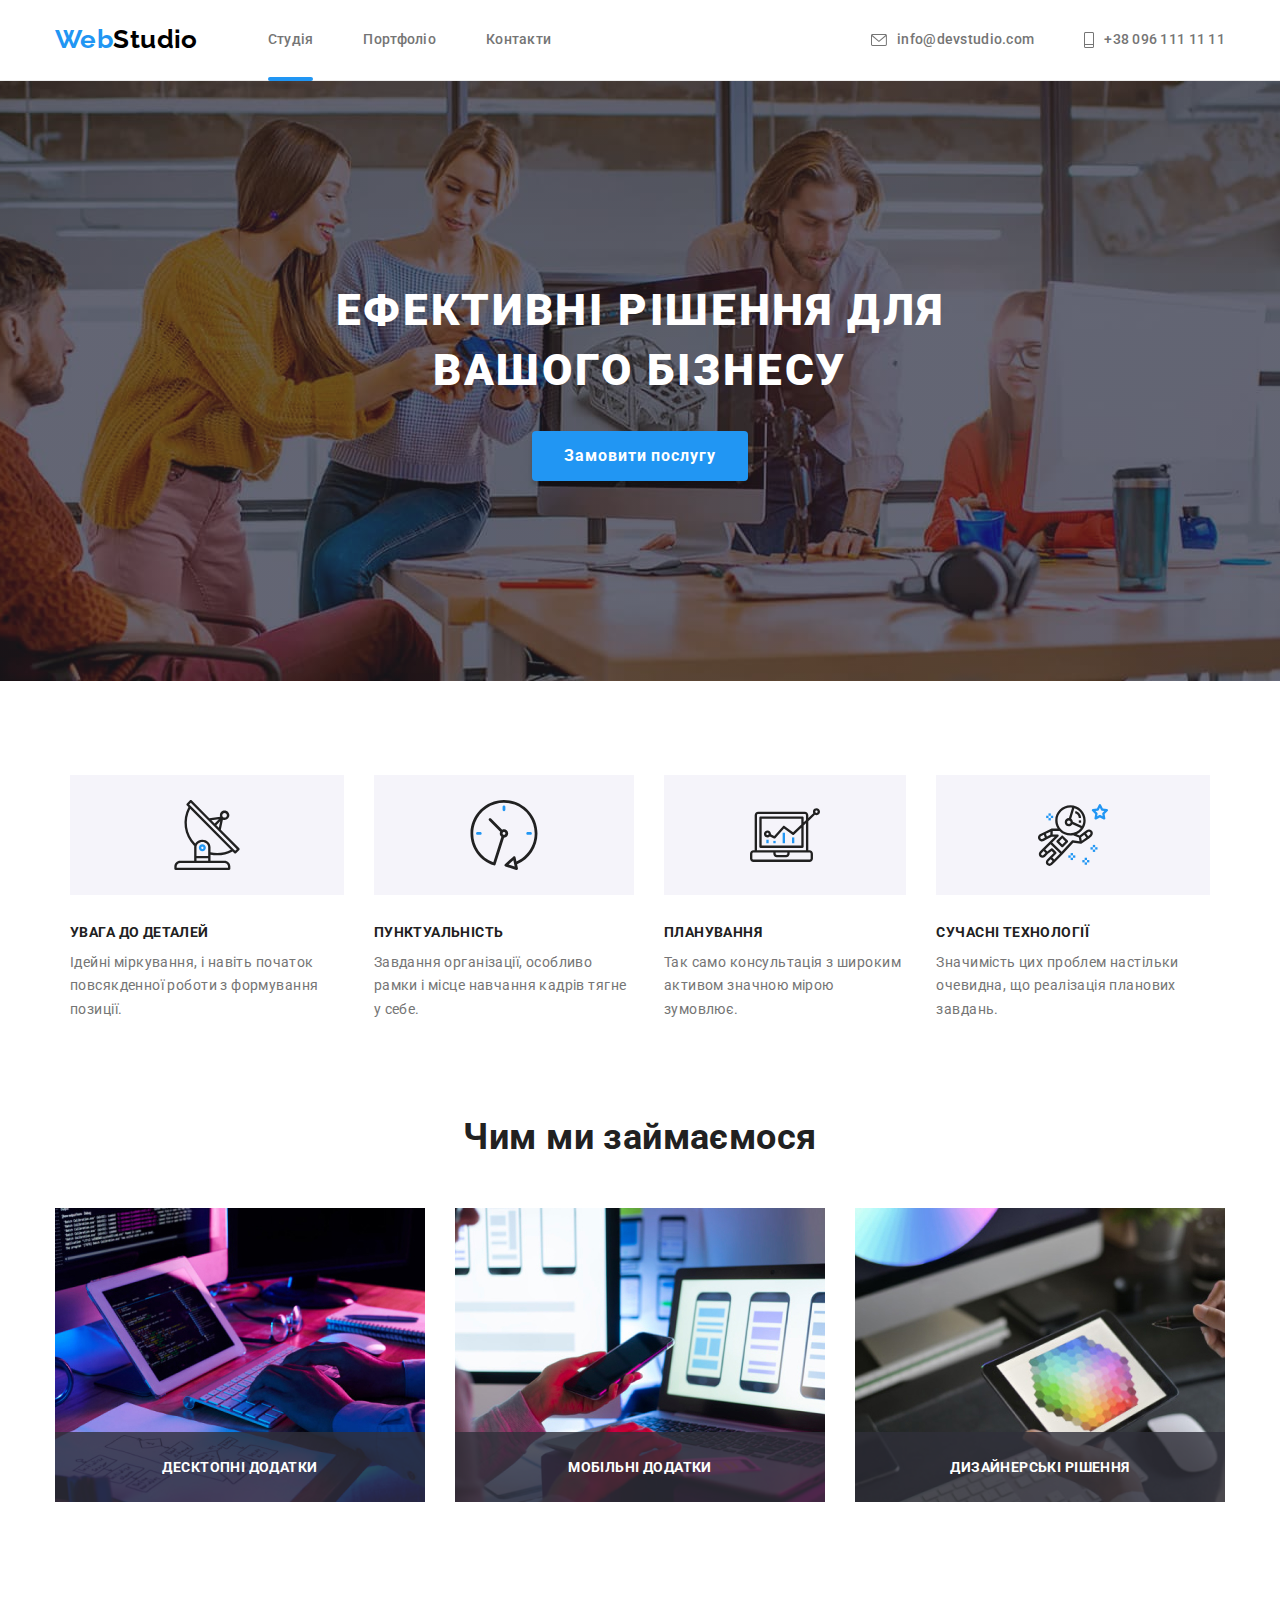
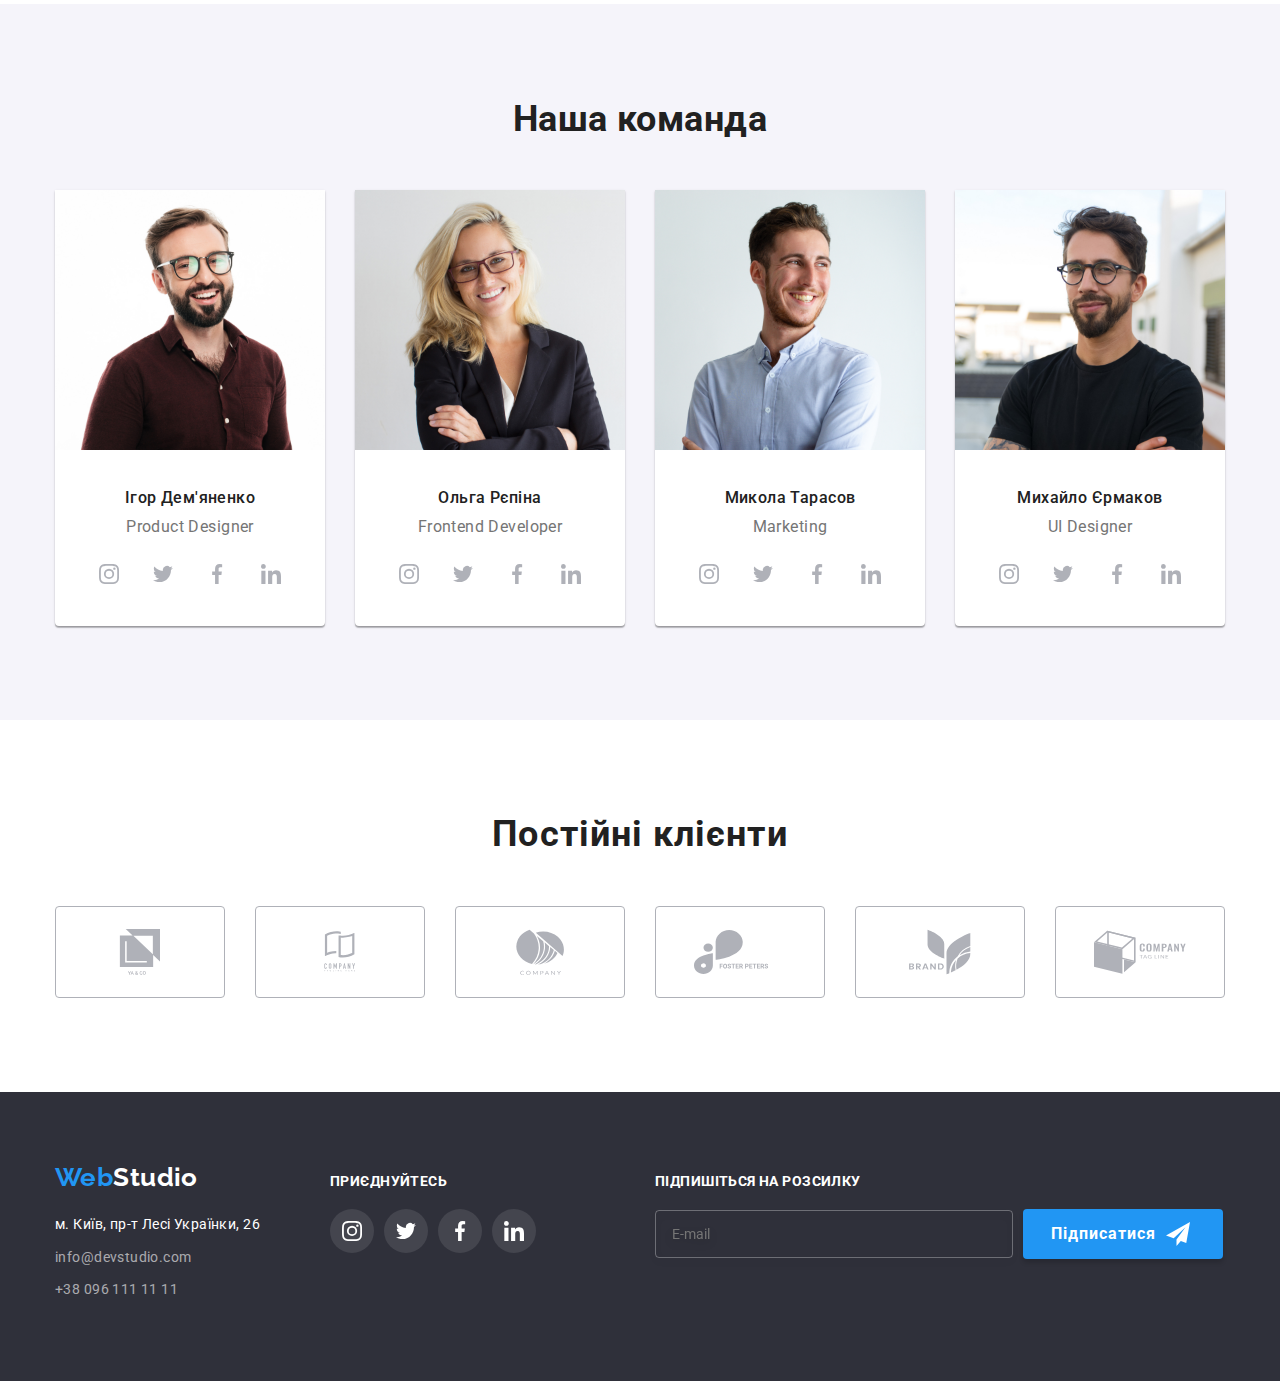
==== commit da7571c0: "BEM" ====
--- a/index.html
+++ b/index.html
@@ -16,7 +16,7 @@
     <header class="page-header">
         <div class="container header-block">
            <nav class="header-logo">
-            <a href="./index.html" class="header-logo__logo logo">
+            <a href="./index.html" class="header-logo__logo">
             <span class="header-logo__colorlogo">Web</span>Studio</a>
 
        <ul class="site-nav__list">
@@ -323,61 +323,61 @@
 
 
             <div class="backdrop is-hidden" data-modal>
-                <div class="backdrop-modal">
+                <div class="backdrop__modal">
                     <button data-modal-close type="button" class="close-modal">
-                        <svg class="icon-close" width="18" height="18">
+                        <svg class="close-modal__icon" width="18" height="18">
                         <use xlink:href="./images/iconimag/sprite.svg#icon-close"></use>
                     </svg>
                     </button>
-                    <p class="modal-title">Залиште свої дані, ми вам передзвонимо</p>
+                    <p class="close-modal__title">Залиште свої дані, ми вам передзвонимо</p>
                     
                     <form action="#" class="modal-form">
                         <div class="group-row" role="group">
-                            <label class="form-row-title" for="name">Ім'я</label>
-                            <div class="group-modal">
-                                <input class="form-row-input" name="name" type="text" id="name" placeholder=" " />
-                    
-                                <svg class="modal-icon" width="18" height="18">
+                            <label class="label group-row__title" for="name">Ім'я</label>
+                            <div class="group-row__modal">
+                                <input class="group-row__input" name="name" type="text" id="name" placeholder=" " />
+                    
+                                <svg class="group-row__icon" width="18" height="18">
                                     <use xlink:href="./images/iconimag/sprite.svg#icon-person"></use>
                                 </svg>
                             </div>
                         </div>
                     
                         <div class="group-row" role="group">
-                            <label class="form-row-title" for="phone">Телефон</label>
-                    
-                            <div class="group-modal">
-                                <input class="form-row-input" name="phone" type="number" id="phone" placeholder=" " />
-                                <svg class="modal-icon" width="18" height="18">
+                            <label class="label group-row__title" for="phone">Телефон</label>
+                    
+                            <div class="group-row__modal">
+                                <input class="group-row__input" name="phone" type="number" id="phone" placeholder=" " />
+                                <svg class="group-row__icon" width="18" height="18">
                                     <use xlink:href="./images/iconimag/sprite.svg#icon-phone"></use>
                                 </svg>
                             </div>
                         </div>
                         <div class="group-row" role="group">
-                            <label class="form-row-title" for="email">Пошта</label>
-                    
-                            <div class="group-modal">
-                                <input class="form-row-input" name="text" type="email" id="email" placeholder=" " />
-                                <svg class="modal-icon" width="18" height="18">
+                            <label class="label group-row__title" for="email">Пошта</label>
+                    
+                            <div class="group-row__modal">
+                                <input class="group-row__input" name="text" type="email" id="email" placeholder=" " />
+                                <svg class="group-row__icon" width="18" height="18">
                                     <use xlink:href="./images/iconimag/sprite.svg#icon-email"></use>
                                 </svg>
                             </div>
                         </div>
-                        <div class="group-row-textarea" role="group">
-                            <label class="form-row-title">Коментар</label>
-                            <textarea class="form-row-textarea" name="textarea" placeholder="Введіть текст"></textarea>
-                        </div>
-                        <div class="group-row-checkbox" role="group">
-                            <label class="form-label-checkbox">
-                                <input class="form-input-checkbox" type="checkbox" name="checkbox" />
-                                <span class="form-icon-checkbox"></span>
+                        <div class="group-textarea" role="group">
+                            <label class="label group-textarea__title">Коментар</label>
+                            <textarea class="group-textarea__textarea" name="textarea" placeholder="Введіть текст"></textarea>
+                        </div>
+                        <div class="group-checkbox" role="group">
+                            <label class="group-checkbox__label">
+                                <input class="group-checkbox__input" type="checkbox" name="checkbox" />
+                                <span class="group-checkbox__icon"></span>
                     
                                 Погоджуюся з розсилкою та приймаю
-                                <a class="modal-link-checkbox">Умови договору</a>
+                                <a class="modal-checkbox__link">Умови договору</a>
                             </label>
                         </div>
-                        <div class="group-row-button">
-                            <button class="button-submit" type="submit">Відправити</button>
+                        <div class="group-button">
+                            <button class="group-button__submit" type="submit">Відправити</button>
                         </div>
                     </form>
                 </div>
@@ -393,7 +393,7 @@
                 <ul class="footer-logo">
                 <li class="footer-logo__link">
 
-              <a href="./index.html" class="footer-logo__logo logo"><span class="footer-logo__colorlogo">Web</span><span class="footer-logo__colorblack">Studio</span></a>
+              <a href="./index.html" class="footer-logo__logo"><span class="footer-logo__colorlogo">Web</span><span class="footer-logo__colorblack">Studio</span></a>
                 </li></ul>
             <address>
                 <ul class="footer-lifo">
--- a/css/styles.css
+++ b/css/styles.css
@@ -25,12 +25,13 @@
     margin: 0;
     padding: 0;
 }
-
-.list {
+ /* Шапка сайта */
+
+/* .list {
  list-style: none;
-}
-
-.iter .link {
+} */
+
+.site-nav__iter .site-nav__link {
      display: block;
     text-decoration: none;
     color: currentColor;
@@ -39,8 +40,8 @@
     
  }
 
- .iter .link::after,
- .iter .current::after{
+ .site-nav__iter .site-nav__link::after,
+ .site-nav__iter .site-nav__link--current::after{
     content: "";
     position:absolute;
     display: block;
@@ -54,13 +55,13 @@
    width: 0;
  }
 
- .iter .link::after{
+ .site-nav__iter .site-nav__link::after{
 width: 0;
  }
 
- .iter .link:hover::after,
- .iter .link:focus::after,
- .iter .link.current::after {
+ .site-nav__iter .site-nav__link:hover::after,
+ .site-nav__iter .site-nav__link:focus::after,
+ .site-nav__iter .site-nav__link--current::after {
     width: 100%;
  }
 
@@ -79,19 +80,19 @@
     border-bottom: 1px solid #ECECEC;
 }
 
-.main-nav {
+.header-block {
     display: flex;
     align-items: center;
 }
 
-.navigat {
-    display: flex;
-}
-
 .header-logo {
+    display: flex;
+}
+
+.header-logo__logo {
     margin-right: 92px;
 }
-.logo{
+.header-logo__logo{
     color: #000000;
     font-family: Raleway, sans-serif;
     font-weight: 700;
@@ -101,15 +102,19 @@
     margin: auto;
 }
 
-.colorlogo{
+.header-logo__colorlogo,
+.footer-logo__colorlogo{
     color:#2196F3;
 }
 
-.colorblack{
+.footer-logo__colorblack{
     color: var(--primary-white-color);
 }
+
+
+
+
 /* Site nav */
-
 
 li{
     list-style-type: none;
@@ -117,49 +122,51 @@
 }
 
 
+ .site-nav {
+     display: flex;
+     align-items: center;
+ }
  
-.site-nav{
+.site-nav__list{
     display: flex;
     margin-left: 70px;
 }
 
-/* .site-nav .iter{
-    /* background-color: tomato;
-    margin-right: 50px;
-} */ 
-
-.site-nav .iter +  .iter {
+
+.site-nav__iter +  .site-nav__iter {
     margin-left: 50px;
 }
 
 
 
-.site-nav .iter{
+.site-nav__iter,
+.auth-nav__iter{
     display: block;
 }
-.site-nav .link{
+.site-nav__link{
     color: var(--title-text-color);
     font-weight: 500; 
     font-size: 14px;
     line-height: 1.14;
     letter-spacing: .02em;
     text-decoration: none;
-    padding-top: 32px;
-    padding-bottom: 32px;
+    display: inline-block;
+    padding: 32px 0;
     transition: color 250ms var(--timing-function);
-}
-
-.site-nav .link:hover,
-.site-nav .link:focus{
+    
+}
+
+.site-nav__link:hover,
+.site-nav__link:focus{
     color: var(--accent-color);
 }
 
-.site-nav .link.current{
+.site-nav__link--current{
     color: var(--accent-color);
 
 }
 
-.auth-nav .tel{
+.auth-nav__tel{
     color: var(--primary-text-color);
     font-weight: 500;
     letter-spacing: .02em;
@@ -168,7 +175,7 @@
      text-decoration: none; 
     transition: color 250ms  var(--timing-function);
 }
-.auth-nav .mail{
+.auth-nav__mail{
     color: var(--primary-text-color);
     font-weight: 500;
     letter-spacing: .02em;
@@ -177,48 +184,27 @@
     text-decoration: none;
     transition: color 250ms var(--timing-function);
 }
-.auth-nav .tel:hover,
-.auth-nav .tel:focus{
+.auth-nav__tel:hover,
+.auth-nav__tel:focus{
     color: var(--accent-color);
 }
 
-.auth-nav .mail:hover,
-.auth-nav .mail:focus {
+.auth-nav__mail:hover,
+.auth-nav__mail:focus {
     color: var(--accent-color);
 }
- .auth-nav{
+ .auth-nav__list{
     display: flex;
     margin-left: auto;
  }
 
- .auth-nav .iter + .iter{
+ .auth-nav__iter + .auth-nav__iter{
     margin-left: 50px;
  }
 
-/* .auth-nav .mail::before {
-    display: inline-block;
-    content: "";
-    width: 16px;
-    height: 12px;
-    background-image: url("../images/iconimag/icon-envelope.svg");
-    background-size: contain;
-    margin-right: 10px;
- }
-
- .auth-nav .tel::before {
-     display: inline-block;
-     content: "";
-     width: 10px;
-     height: 16px;
-     background-image: url("../images/iconimag/icon-vector.svg");
-     background-size: contain;
-     margin-right: 10px;
-     background-repeat: no-repeat;
-     background-position: center;
- } */
-
- .mail,
- .tel{
+
+ .auth-nav__mail,
+ .auth-nav__tel{
             color: var(--primary-text-color);
             font-weight: 500;
             letter-spacing: 0.02em;
@@ -228,16 +214,17 @@
  }
 
 
-  .icon-formail {
+  .auth-nav__icon {
      margin-right: 10px;
      fill: currentColor;
  }
 
- .icon-phone {
+ .auth-nav__phone {
      margin-right: 10px;
      fill: currentColor;
  }
 
+ 
 /* Hero */
 
 
@@ -250,11 +237,11 @@
     max-width: 1600px;
     margin: 0 auto;
 }
-.hero-block {
+.hero__block {
     padding: 200px;
 }
 
-.hero-title {
+.hero__title {
     color: var(--primary-white-color);
     font-weight: 900;
     font-size: 44px;
@@ -264,12 +251,12 @@
     text-transform: uppercase;
 }
 
-.button-wrapper {
+.hero__wrapper{
     display: flex;
     justify-content: center;
 }
 
-.hero-button {
+.hero__button {
     color: var(--primary-white-color);
     background-color: var(--accent-color);
     font-weight: 700;
@@ -284,46 +271,27 @@
     margin-top: 30px;
 }
 
-.hero-button:hover,
-.hero-button:focus {
+.hero__button:hover,
+.hero__button:focus {
     background-color: #188CE8;
 }
 
-
-.examples-title .examples{
-    color: var(--title-text-color);
-    font-weight: 700;
-    font-size: 18px;
-    line-height: 2;
-    letter-spacing: .06em;
-}
-.examples-title .text{
-    color: var(--primary-text-color);
-    font-size: 16px;
-    line-height: 1.87;
-    letter-spacing: .03em;
-}
-.examples-title .text:hover,
-.examples-title .text:focus {
-    color: var(--accent-color);
-}
-.examples-title .portf{
-    text-decoration: none;
-}
- 
-/* Section */
-.section {
+/*Складові */
+
+
+
+.components {
     padding: 94px 0;
 
 }
 
-.section-title.centered,
-.feature-title.centered,
-.comands-title.centered {
+.components__title--centered,
+.feature__title--centered,
+.comands__title--centered {
     text-align: center;
 }
 
-.section-title{
+.components__title{
     color: var(--title-text-color);
     font-weight: 700;
     font-size: 14px; 
@@ -333,7 +301,7 @@
     display: none;
 }
 
-.section .title{
+.sectit-succes__title{
     color: var(--title-text-color);
     font-weight: 700;
     font-size: 14px;
@@ -342,29 +310,29 @@
     margin-bottom: 10px;
 }
 
-.sectit{
+.sectit-succes{
     display: flex;
     margin: 0 auto;
     padding: 0 15px;
 }
-.sectit .tito{
+.sectit-succes__tito{
     margin-right: 30px;
 }
 
-.sectit .tito:last-child{
+.sectit-succes__tito:last-child{
     margin-right: 0;
 }
-.section p{
+.components p{
     margin-top: 0;
     margin-bottom: 0;
 }
 
-.tito p{
+.sectit-succes__description.{
     width: 270px;
 }
 
 
-.tito::before{
+.sectit-succes__tito::before{
     display: block;
     content: "";
     height: 120px;
@@ -376,26 +344,29 @@
 
 }
 
-.tito:nth-child(1)::before{
+.sectit-succes__tito:nth-child(1)::before{
     background-image: url("../images/iconimag/icon-uvagadodetel.svg");
 }
-.tito:nth-child(2)::before {
+.sectit-succes__tito:nth-child(2)::before {
     background-image: url("../images/iconimag/icon-punktyaln.svg");
 }
 
-.tito:nth-child(3)::before {
+.sectit-succes__tito:nth-child(3)::before {
     background-image: url("../images/iconimag/icon-planyvan.svg");
 }
-.tito:nth-child(4)::before {
+.sectit-succes__tito:nth-child(4)::before {
     background-image: url("../images/iconimag/icon-sychasni.svg");
 }
 
 
-/* Feature */
+/*  Чим ми займаємось */
+
+
+
 .feature{
     padding-bottom: 94px;
 }
-.feature .feature-title{
+.feature__title{
     color: var(--title-text-color);
     font-weight: 700;
     font-size: 36px;
@@ -404,7 +375,7 @@
     margin-bottom: 50px;
 }
 
-.feat{
+.work-list{
     margin: 0;
     /* display: flex;
     margin: 0 auto;
@@ -417,19 +388,19 @@
 /* .feat .featli{
     margin-right: 30px;
 } */
-.feat .featli:last-child{
+.work-list__item:last-child{
     margin-right: 0;
 }
 
-.featimg{
+.work-list__featimg{
     display: block;
 }
-.featli{
+.work-list__item{
     position: relative;
     width: 370px;
     overflow: hidden;
 }
-.work-hidden {
+.work-list__hidden {
 position: absolute;
 bottom: 0;
  left: 0;
@@ -455,7 +426,7 @@
 }
 
 /* заголовок великий */
-.comands .comands-title{
+.comands__title{
     color: var(--title-text-color);
     font-weight: 700;
     font-size: 36px;
@@ -467,7 +438,7 @@
     padding: 94px 0;
 }
 /* им'я та прізвище */
-.comands .title{
+.comands .team-card__title{
     color: var(--title-text-color);
     font-weight: 500;
     font-size: 16px;
@@ -475,14 +446,14 @@
     text-align: center;
 }
 /* текст */
-.comanwor p{
+.team-card p{
     font-size: 16px;
     line-height: 1.19;
     text-align: center;
 }
 
 
-.work-list {
+.team-list {
     display: flex;
     column-gap: 30px;
     justify-content: center;
@@ -493,7 +464,7 @@
     margin-right: 0;
 } */
 
-.comanwor{
+.team-card{
     background: var(--primary-white-color);
     box-shadow: 0px 1px 3px rgba(0, 0, 0, 0.12),
      0px 1px 1px rgba(0, 0, 0, 0.14),
@@ -501,23 +472,23 @@
     border-radius: 0px 0px 4px 4px;
 }
 
-.team-content {
+.team-card__content {
     padding: 30px 0;
 }
 
-.team-content .title{
+.team-card__title{
      margin-bottom: 10px;
 }
-.team-content .title {
+.team-card__content .team-card__title {
     margin-bottom: 10px;
 }
 
 /* Спрайт команда */
-.team-content .text{
+.team-card__content .team-card__text{
     margin-bottom: 16px;
 }
 
-.team-icons {
+.social {
     display: flex;
     width: 206px;
     height: 44px;
@@ -530,7 +501,7 @@
     list-style: none;
     fill:#AFB1B8;
 } */
-.team-icon-link {
+.social__link {
     display: flex;
     justify-content: center;
     align-items: center;
@@ -542,7 +513,7 @@
     fill: #AFB1B8;
     transition: fill 250ms var(--timing-function);
 }
-.team-icon-link{
+.social__link{
     transition: background-color 250ms var(--timing-function);
 }
 
@@ -550,14 +521,14 @@
 /* .team-icon {
     fill: var(--primary-text-color); 
 } */
-.team-icon-link:hover,
-.team-icon-link:focus {
+.social__link:hover,
+.social__link:focus {
     fill: var(--primary-white-color);
     background-color: var(--accent-color);
 }
 
-.team-icon:hover,
-.team-icon:focus{
+.social__icon:hover,
+.social__icon:focus{
     fill: var(--primary-white-color);
    
 }
@@ -569,11 +540,11 @@
 } */
 /* Clients */
 
-.section-clients {
+.customers {
     padding: 94px 0;
 }
 
-.clients-title{
+.customers__title{
     font-family:Roboto, sans-serif;
         text-align: center;
         color: var(--title-text-color);
@@ -589,7 +560,7 @@
     column-gap: 30px;
 }
 
-.clients-link {
+.clients__link {
     display: flex;
     list-style: none;
     fill: #AFB1B8;
@@ -601,34 +572,67 @@
     border-radius: 4px;
     
 }
-.clients-link {
+.cclients__link {
     display: flex;
     color: inherit;
     text-decoration: none;
 }
 
-.client-icon {
+.clients__icon {
     fill: #AFB1B8;
     padding: 7px;
     transition: fill 250ms var(--timing-function);
 }
 
-.clients-link:hover,
-.clients-link:focus {
+.clients__link:hover,
+.clients__link:focus {
     border-color: var(--accent-color);
 }
 
-.clients-link:hover .client-icon,
-.clients-link:focus .client-icon {
+.clients__link:hover .clients__icon,
+.clients__link:focus .clients__icon {
     fill: var(--accent-color);
 }
+
+
+
 /* Footer */
+
+
 
 .page-footer{
     /* padding: 60px 0; */
     background-color: #2F303A;
 }
-.page-footer .link{
+.page-footer {
+    padding: 70px 0;
+}
+
+ .page-footer .line {
+     border-bottom: 1px solid #2F303A;
+ }
+
+ .footer-block {
+     display: flex;
+     /* padding: 70px 0; */
+     gap: 70px;
+     align-items: baseline;
+ }
+
+ .footer-logo__logo{
+    color: #000000;
+        font-family: Raleway, sans-serif;
+        font-weight: 700;
+        font-size: 26px;
+        line-height: 1.2;
+        text-decoration: none;
+        margin: auto;
+    }
+
+
+.page-footer .footer-lifo__link,
+.page-footer .footer-lifo__tel,
+.page-footer .footer-lifo__adress{
     color: rgba(255, 255, 255, 0.6);
     font-size: 14px;
     line-height: 1.7;
@@ -637,59 +641,62 @@
     transition: color 250ms var(--timing-function);
 
 }
-.page-footer .link:hover,
-.page-footer .link:focus{
+.page-footer .footer-lifo__link:hover,
+.page-footer .footer-lifo__link:focus{
     color: var(--accent-color);
 }
 
-
-.foter-lifo .adress{
+.page-footer .footer-lifo__tel:hover,
+.page-footer .footer-lifo__tel:focus {
+    color: var(--accent-color);
+}
+
+
+.footer-lifo .footer-lifo__adress{
     color: var(--primary-white-color);
     font-style: normal;
     text-decoration: none;
     transition: color 250ms var(--timing-function);
 }
 
-.foter-lifo .adress:hover,
- .foter-lifo .adress:focus{
+.footer-lifo .footer-lifo__adress:hover,
+ .footer-lifo .footer-lifo__adress:focus{
     color: var(--accent-color);
 }
-
-.page-footer .fot{
- border-bottom: 1px solid #2F303A;       
-}
-
- .foter-main .logo{
+ 
+
+ .footer-block .footer-logo__logo{
     display: block;
     margin-bottom: 20px;
 
 }
 
-.lifo{
+.footer-lifo__contact{
     margin-bottom: 9px;
 }
 
-.lifo .tel{
+.footer-lifo__contact .footer-lifo__tel{
     margin-bottom: 0px;
 }
-.footer-box .footer-social {
+
+
+
+
+
+/* .footer .footer-social {
     margin-left: 70px;
 }
 
-.page-footer{
-    padding: 70px 0;
-}
-.foter-main {
-    display: flex;
-    /* padding: 70px 0; */
-    gap: 70px;
-    align-items: baseline;
-}
-.footer-box {
+
+
+
+.footer {
     display: flex;
     flex-direction: column;
-}
-.footer-title {
+} */
+
+
+.footer-second__title {
     font-family: 'Roboto';
     font-weight: 700;
     line-height: 1.1428;
@@ -706,7 +713,7 @@
 
 }
 
-.footer-link .footer-iter{
+.footer-icon__link .footer-icon__iter{
     fill: var(--primary-white-color);
 }
 
@@ -717,20 +724,50 @@
     transition: background-color 250ms var(--timing-function);
 
 }
-
-.team-icon-link.footer-link:hover,
-.team-icon-link.footer-link:focus {
+.footer-icon__link {
+    display: flex;
+    justify-content: center;
+    align-items: center;
+    width: 44px;
+    height: 44px;
+    border-radius: 50%;
+    text-decoration: none;
+    background-color: var(--primary-white-color);
+    fill: #AFB1B8;
+    transition: fill 250ms var(--timing-function);
+}
+
+.footer-icon__link {
+    transition: background-color 250ms var(--timing-function);
+}
+.footer-icon__link {
+    display: flex;
+    background-color: rgba(255, 255, 255, 0.1);
+    transition: background-color 250ms var(--timing-function);
+}
+
+.footer-icon__link:hover,
+.footer-icon__link:focus {
+    fill: var(--primary-white-color);
     background-color: var(--accent-color);
 }
 
+
+.footer-icon__link:hover,
+.footer-icon__link:focus {
+    background-color: var(--accent-color);
+}
+
+
+
 /* Форма підписатись */
-.footer-form {
+.box__sending {
     margin-left: auto;
     max-width: 570px;
     width: 100%;
 }
 
-.form-title {
+.box__sending__title {
     font-family: 'Roboto';
     font-weight: 700;
     font-size: 14px;
@@ -740,21 +777,21 @@
     margin-bottom: 20px;
 }
 
-.footer-form-email {
+.footer-form {
     display: flex;
     gap: 10px;
     width: 100%;
     align-items: center;
 }
 
-.form-email {
+.footer-form__email {
     /*щоб розтягнути на ширину в макеті*/
     display: block;
     width: 100%;
     max-width: 358px;
 }
 
-.form-email input {
+.footer-form__email input {
     padding: 15px 16px;
     background-color: transparent;
     border: 1px solid rgba(255, 255, 255, 0.3);
@@ -765,7 +802,7 @@
     color: var(--primary-white-color);
 }
 
-.form-email::placeholder {
+.footer-form__email::placeholder {
     font-family: 'Roboto';
     font-size: 16px;
     line-height: 1.25;
@@ -791,7 +828,7 @@
     cursor: pointer;
 }
 
-.icon-send {
+.footer-button__send {
     fill: var(--primary-white-color);
 }
 
@@ -805,11 +842,11 @@
     }
         
     
-.portfolio-hidden {
+.portfolio__hidden {
    display: none;
  }
 
-.filter {
+.filter-list__button {
     color: var(--title-text-color);
     background-color: #F5F4FA;
     cursor: pointer;
@@ -825,33 +862,20 @@
     box-shadow 250ms cubic-bezier(0.4, 0, 0.2, 1);
 }
 
-.filter:hover,
-.filter:focus {
+.filter-list__button:hover,
+.filter-list__button:focus {
     color: var(--primary-white-color);
     box-shadow: 0px 3px 1px rgba(0, 0, 0, 0.1), 0px 1px 2px rgba(0, 0, 0, 0.08), 0px 2px 2px rgba(0, 0, 0, 0.12);
     background-color: var(--accent-color);
     cursor: pointer;
 }
 
-.filterbut {
-    color: var(--primary-white-color);
-    background-color: var(--accent-color);
-    cursor: pointer;
-    font-weight: 500;
-    font-size: 16px;
-    line-height: 1.6;
-    padding: 6px 25px;
-    border: none;
-     border-radius: 4px;
-    
-        font-family: inherit;
-
-}
-.portfoliobut{
+
+.filter-list__item{
     box-shadow: none;
 }
 
-.filter-title{
+.filter-list{
     display: flex;
     justify-content: center;
     column-gap: 8px;
@@ -861,17 +885,39 @@
   margin-right: 8px;
 } */
 
-
-
-
-.examples-title {
+.potfolio-card__examples {
+    color: var(--title-text-color);
+    font-weight: 700;
+    font-size: 18px;
+    line-height: 2;
+    letter-spacing: .06em;
+}
+
+.potfolio-card__hidden {
+    color: var(--primary-text-color);
+    font-size: 16px;
+    line-height: 1.87;
+    letter-spacing: .03em;
+}
+
+.portfolio-card .potfolio-card__hidden:hover,
+.portfolio-card .potfolio-card__hidden:focus {
+    color: var(--accent-color);
+}
+
+.portfolio-card .portfolio-card__form {
+    text-decoration: none;
+}
+
+
+.portfolio-card {
     display: flex;
      flex-wrap: wrap;
      justify-content: center;
       gap: 30px;
 }
 
-.flex-element {
+.portfolio-card__description {
     width: 370px;
     padding: 20px 24px;
    /* background-color: tomato; */
@@ -879,27 +925,27 @@
 } 
 
 
-.examples-title{
+.portfolio-card{
     display: flex;
     flex-wrap: wrap;
     justify-content: center;
     gap: 30px;
 }
 
-.flex-element{
+.portfolio-card__description{
     border: 1px solid #EEEEEE;
 
 }
 
-.portfolio-img{
+.potfolio-card__img{
     display: block;
 }
-.works {
+.portfolio-card__works {
     background: var(--primary-white-color);
 }
 
-.works:hover,
-.works:focus {
+.portfolio-card__works:hover,
+.portfolio-card__works:focus {
     box-shadow: 0px 1px 1px rgba(0, 0, 0, 0.12),
         0px 4px 4px rgba(0, 0, 0, 0.06),
         1px 4px 6px rgba(0, 0, 0, 0.16);
@@ -907,13 +953,13 @@
      transition-timing-function: cubic-bezier(0.4, 0, 0.2, 1);
 }
 
-.image-wrapper {
+.potfolio-card__box {
     position: relative;
     overflow: hidden;
 
 }
 
-.portfolio-hidden-text {
+.potfolio-card__text {
     display: inline-block;
     content: "";
     position: absolute;
@@ -934,18 +980,17 @@
     transition: transform 250ms var(--timing-function);
 }
 
-.works a:hover .portfolio-hidden-text{
+.portfolio-card__works a:hover .potfolio-card__text{
     transform: translateY(0);
 }
-.works a:focus .portfolio-hidden-text {
+.portfolio-card__works a:focus .potfolio-card__text {
     transform: translateY(0);
 }
 
-/* .flex-element:nth-child(3n){
-    margin-right: 0;
-} */
+
 
 /* Modal window */
+
 .backdrop {
     display: none;
     z-index: 777;
@@ -975,7 +1020,7 @@
     
 
 }
-.backdrop-modal{
+.backdrop__modal{
     max-width: 528px;
     max-height: 581px;
     background-color: var(--primary-white-color);
@@ -1000,8 +1045,9 @@
         border: 1px solid rgba(0, 0, 0, 0.1);
         border-radius: 50%;
         transition: border-color: 2000ms var(--timing-function);
-    }
-.icon-close{
+}
+
+.close-modal__icon{
    position: absolute;
     top: 50%;
     left: 50%;
@@ -1011,8 +1057,8 @@
     fill:var(--black-color);
 }
 
-.close-modal:hover .icon-close,
-.close-modal:focus .icon-close{
+.close-modal:hover .close-modal__icon,
+.close-modal:focus .close-modal__icon{
     fill: var(--accent-color);
 }
 .close-modal:hover,
@@ -1032,12 +1078,12 @@
     margin-bottom: 10px;
 }
 
-.form-row-title:not(:last-child) {
+.group-row__title:not(:last-child) {
     display: block;
     margin-bottom: 4px;
 }
 
-.form-row-title {
+.group-row__title {
     font-family: 'Roboto';
     font-size: 12px;
     line-height: 1.1667;
@@ -1046,7 +1092,7 @@
     /* margin: 12px; */
 }
 
-.form-row-input {
+.group-row__input {
     width: 100%;
     border: 1px solid rgba(33, 33, 33, 0.2);
     border-radius: 4px;
@@ -1059,11 +1105,11 @@
     cursor: pointer;
     margin: 0 0;
 }
-.group-modal {
+.group-row__modal {
     position: relative;
     margin: 0;
 }
-.modal-title{
+.close-modal__title{
     text-align: center;
     font-family: 'Roboto';
     font-weight: 700;
@@ -1071,10 +1117,10 @@
     line-height: 1.15;
     letter-spacing: 0.03em;
     color: var(--title-text-color);
-    margin-bottom: 12px;
-   
-}
-.modal-icon {
+    margin-bottom: 12px;   
+}
+
+.group-row__icon {
     position: absolute;
     top: 50%;
     left: 12px;
@@ -1086,25 +1132,32 @@
     margin: 0;
 }
 
-.form-row-textarea:hover,
-.form-row-textarea:focus,
-.form-row-input:focus,
-.form-row-input:hover {
+
+.group-row__input:focus,
+.group-row__input:hover {
     border-color: var(--accent-color);
 }
 
-.form-row-input:focus+.modal-icon,
-.form-row-input:hover+.modal-icon {
+.group-row__input:focus+.group-row__icon,
+.group-row__input:hover+.group-row__icon {
     fill: var(--accent-color);
 }
 
-.group-row-textarea{
+.group-textarea{
     display: block;
-    /* margin-bottom: 20px; */
-}
-
-
-.form-row-textarea {
+}
+
+
+.group-textarea__title{
+    font-family: 'Roboto';
+     font-size: 12px;
+     line-height: 1.1667;
+     letter-spacing: 0.01em;
+     color: var(--primary-text-color);
+
+}
+
+.group-textarea__textarea {
     width: 100%;
     min-height: 120px;
     height: 100%;
@@ -1114,31 +1167,62 @@
     outline: none;
     cursor: pointer;
     resize: none;
-    margin-bottom: 10px;
-
+    -webkit-transition: border-color 250ms cubic-bezier(0.4, 0, 0.2, 1);
     transition: border-color 250ms cubic-bezier(0.4, 0, 0.2, 1);
 }
-
-.form-row-textarea::placeholder {
+.group-textarea__textarea::-webkit-input-placeholder {
+    font-family: "Roboto";
+    font-size: 12px;
+    line-height: 1.66;
+    letter-spacing: 0.01em;
+    color: rgba(117, 117, 117, 0.5);
+}
+.group-textarea__textarea::-moz-placeholder {
+    font-family: "Roboto";
+    font-size: 12px;
+    line-height: 1.66;
+    letter-spacing: 0.01em;
+    color: rgba(117, 117, 117, 0.5);
+}
+
+.group-textarea__textarea:-ms-input-placeholder {
+    font-family: "Roboto";
+    font-size: 12px;
+    line-height: 1.66;
+    letter-spacing: 0.01em;
+    color: rgba(117, 117, 117, 0.5);
+}
+
+.group-textarea__textarea::-ms-input-placeholder {
+    font-family: "Roboto";
+    font-size: 12px;
+    line-height: 1.66;
+    letter-spacing: 0.01em;
+    color: rgba(117, 117, 117, 0.5);
+}
+.group-textarea__textarea::placeholder {
     font-family: 'Roboto';
     font-size: 12px;
     line-height: 1.66;
     letter-spacing: 0.01em;
     color:rgba(117, 117, 117, 0.5);
 }
-
+.group-textarea__textarea:focus,
+.group-textarea__textarea:hover {
+    border-color: var(--accent-color);
+}
 /*checkbox*/
 /* .group-row-checkbox:not(:last-child) {
     margin-bottom: 33px;
 
 } */
 
-.group-row-checkbox {
+.group-checkbox {
     width: 100%;
     
 }
 
-.form-label-checkbox {
+.group-checkbox__label {
     font-family: 'Roboto';
     font-size: 14px;
     line-height: 1.71;
@@ -1152,7 +1236,7 @@
    
 }
 
-.form-input-checkbox {
+.group-checkbox__input {
     -webkit-appearence: none;
     -moz--appearence: none;
     appearance: none;
@@ -1160,7 +1244,7 @@
 
 }
 
-.form-icon-checkbox {
+.group-checkbox__icon {
     display: inline-flex;
     width: 16px;
     height: 15px;
@@ -1170,12 +1254,12 @@
     transition: background-image, border-color 250ms cubic-bezier(0.4, 0, 0.2, 1);
 }
 
-.modal-link-checkbox {
+.modal-checkbox__link {
     color: var(--accent-color);
     text-decoration: underline;
 }
 
-.form-input-checkbox:checked+.form-icon-checkbox {
+.group-checkbox__input:checked+.group-checkbox__icon {
     /*щоб клік відпрацьовував*/
     background-color: var(--accent-color);
     background-image: url(../images/iconimag/check.svg);
@@ -1187,14 +1271,14 @@
 }
 
 /*button*/
-.group-row-button {
+.group-button {
     display: flex;
     align-items: center;
     justify-content: center;
     
 }
 
-.button-submit {
+.group-button__submit{
     font-family: 'Roboto';
     font-weight: 700;
     font-size: 16px;
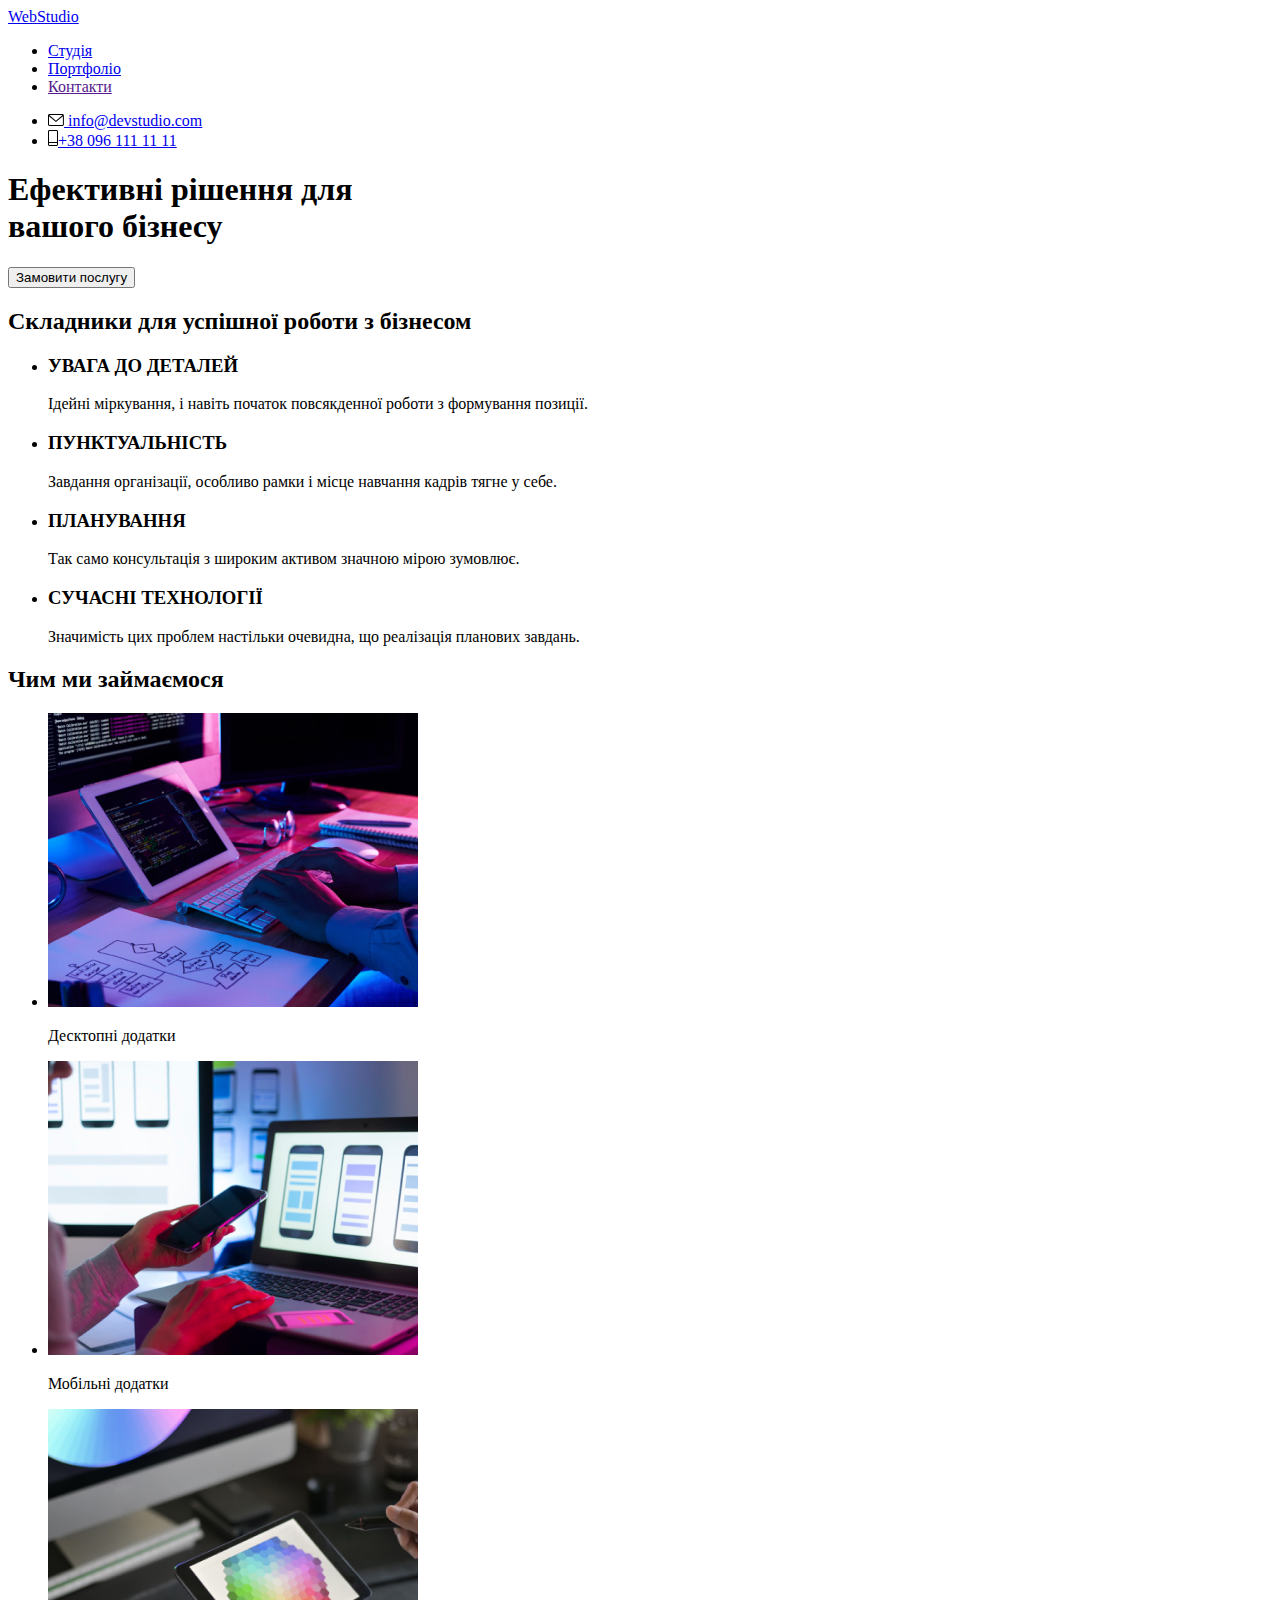
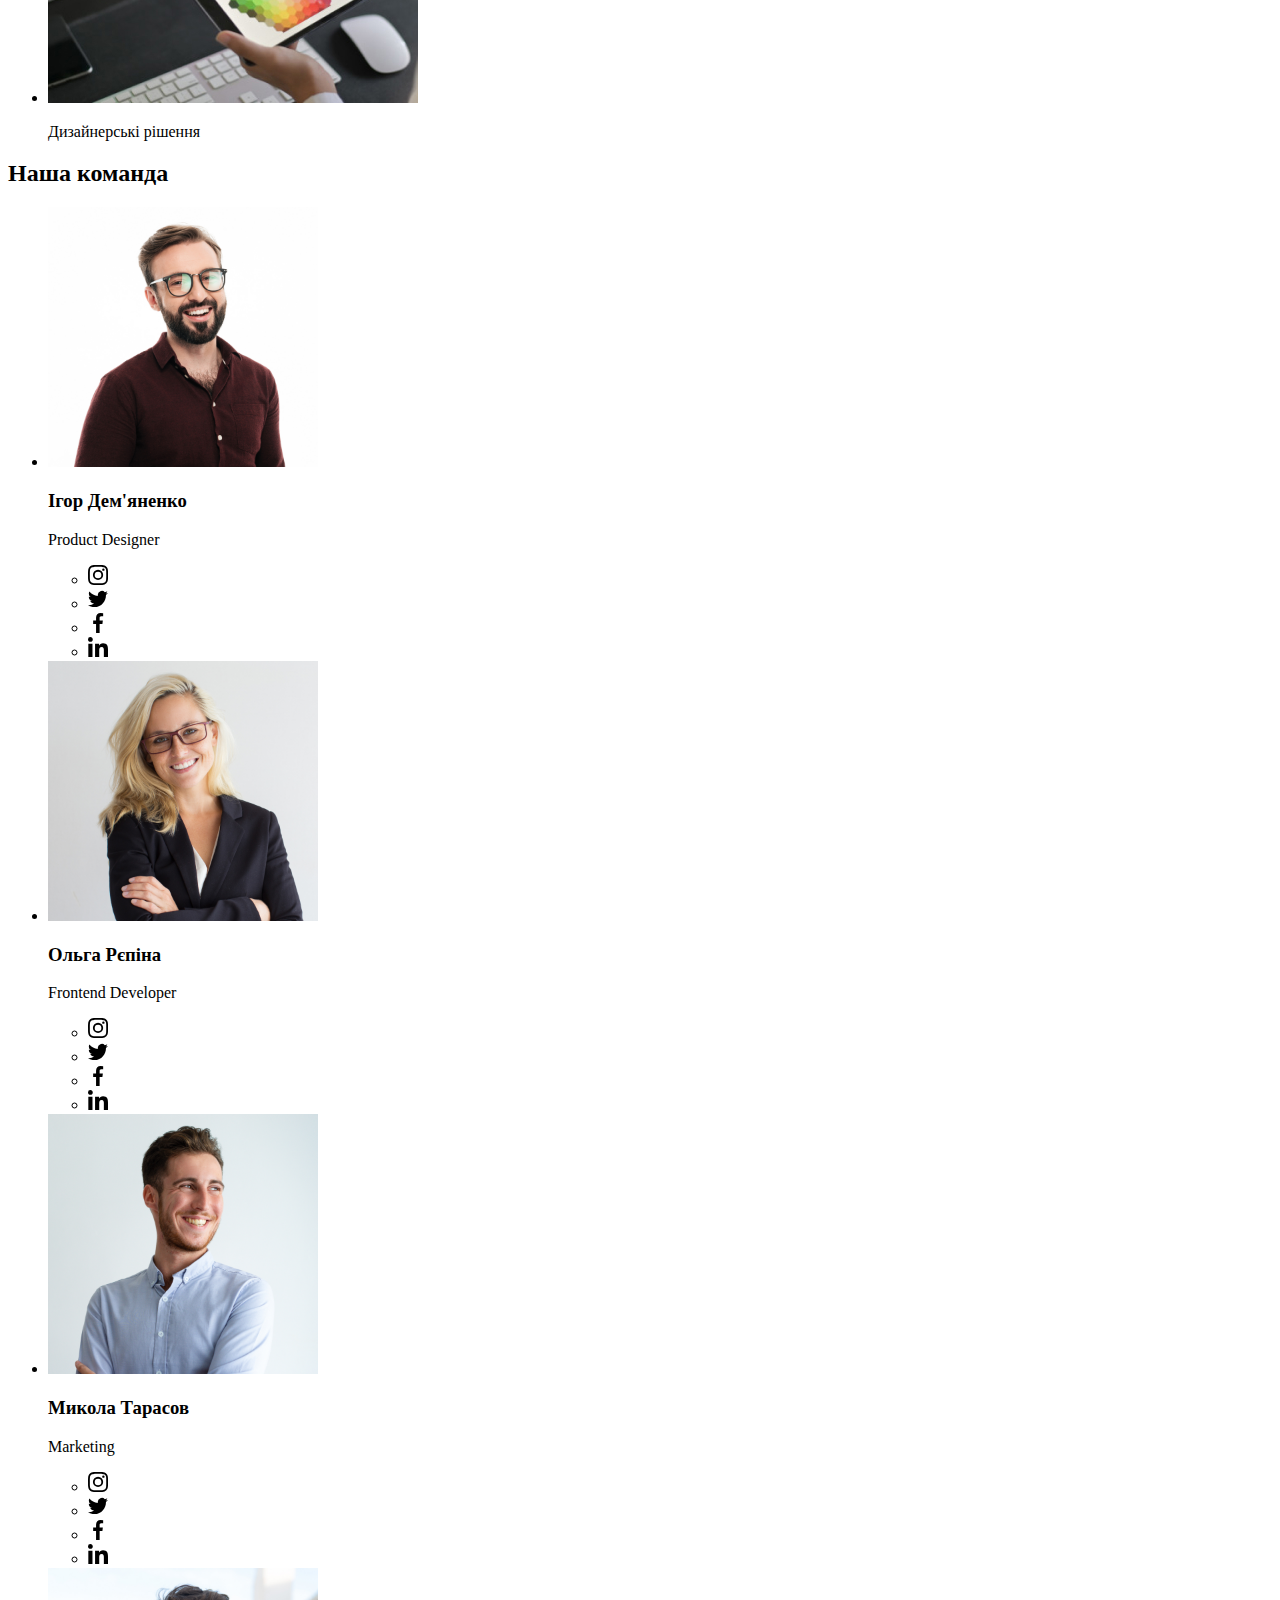
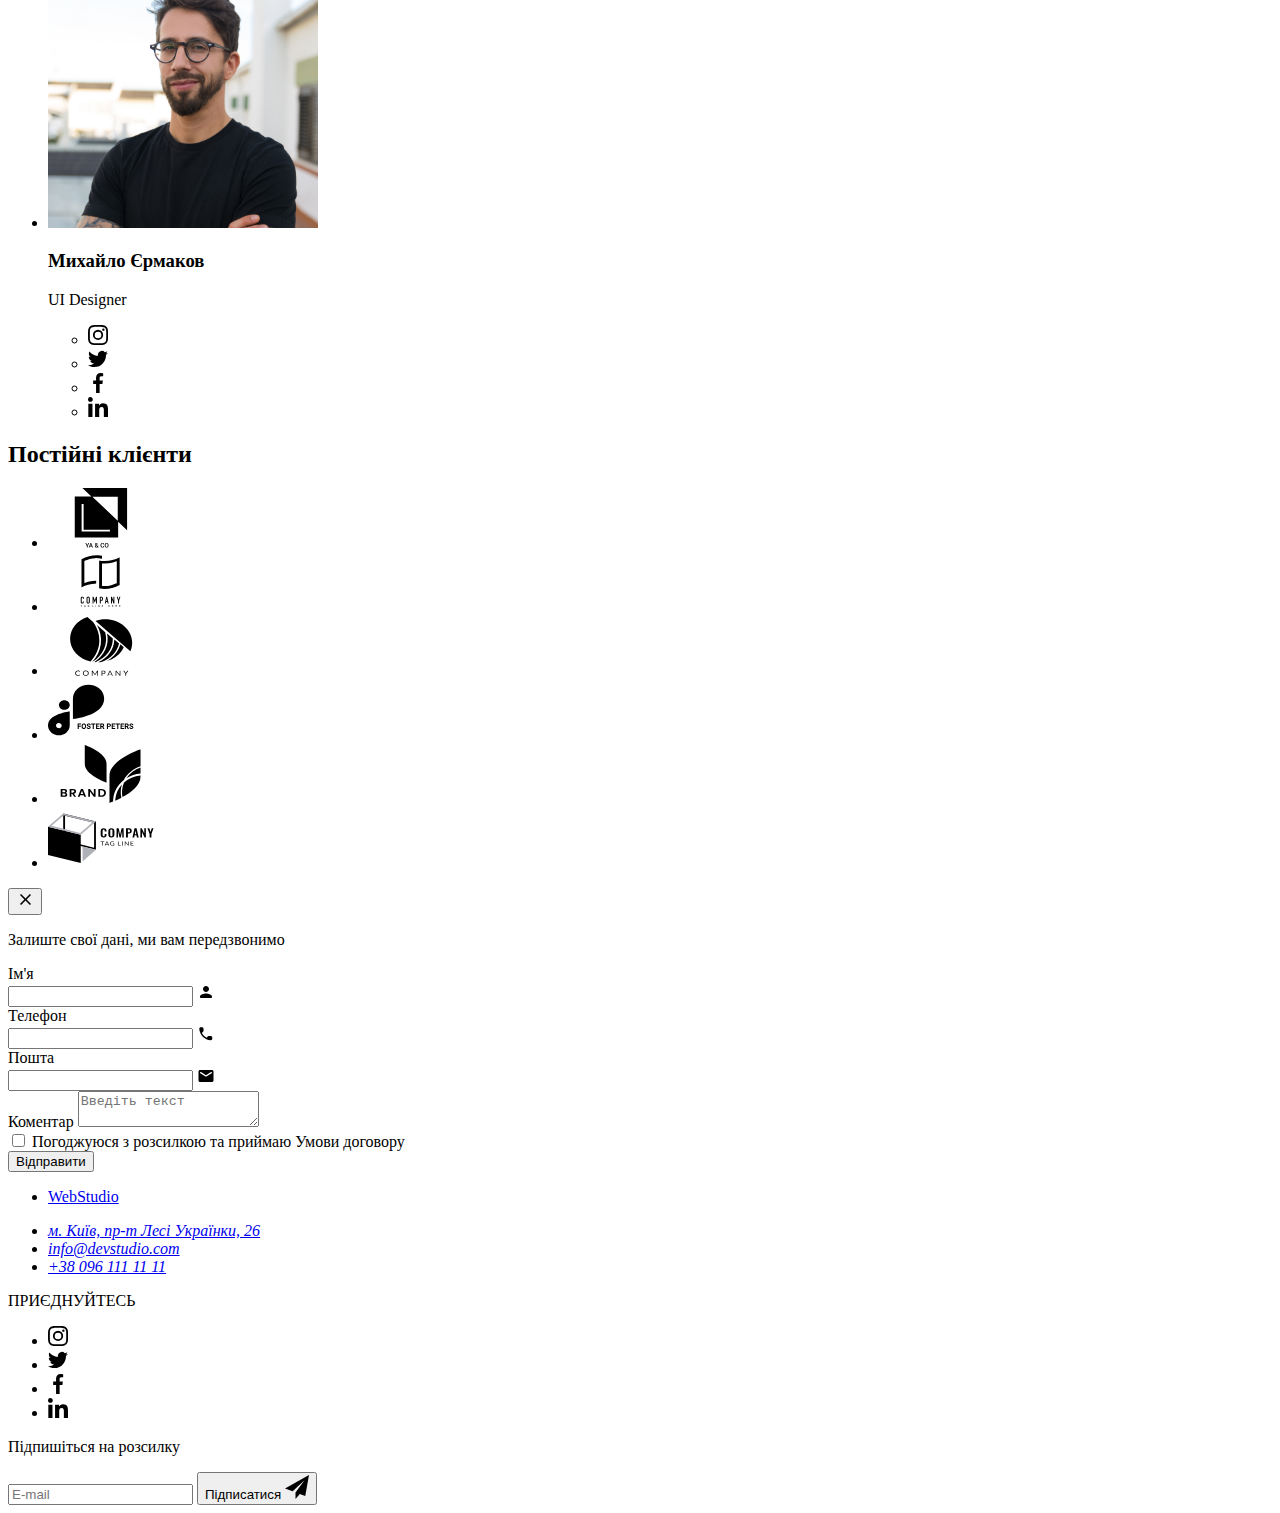
==== commit 10a8fb92: "sass" ====
--- a/index.html
+++ b/index.html
@@ -5,10 +5,11 @@
     <meta charset="UTF-8" />
     <meta name="viewport" content="width=device-width, initial-scale=1.0" />
     <title>Document</title>
-    <link rel="stylesheet" href="./css/modern-nolmalize.css">
-    <link rel="stylesheet" href="./css/styles.css">
+    <!-- <link rel="stylesheet" href="./css/modern-nolmalize.css">
+    <link rel="stylesheet" href="./css/styles.css"> -->
 <link href="https://fonts.googleapis.com/css2?family=Raleway:wght@700&family=Roboto:wght@400;500;700;900&display=swap"
     rel="stylesheet">
+    <link rel="stylesheet" href="./css/main.css" />
 </head>
 <body>
     <!-- Шапка сайта -->
--- a/css/styles.css
+++ b/css/styles.css
@@ -1,16 +1,33 @@
 :root{
+    --font-roboto: Roboto,sans-serif;
+    --font-raleway: Raleway,sans-serif;
+
     --primary-text-color: #757575;
     --title-text-color: #212121;
     --accent-color: #2196F3;
     --primary-white-color: #FFFFFF;
-    --primary-grey-color:#F5F4FA;
     --timing-function: cubic-bezier(0.4, 0, 0.2, 1);
+
+    --footer-link-color: rgba(255, 255, 255, 0.6);
+    --black-color: #000000;
+    --header-border-color: #ECECEC;
+    --port-border-color: #EEEEEE;
+    --icon-color: #AFB1B8;
+    --color-gradient: rgba(47, 48, 58, 0.4);
+    --textarea-placholder-color: rgba(117, 117, 117, 0.5);
+
+    --footer-color: #2F303A;
+    --backdrop-color: rgba(0, 0, 0, 0.2);
+    --card-background: rgba(33, 150, 243, 0.9);
+    --modal-input-color: rgba(33, 33, 33, 0.2);
+    --footer-icon-baground-color: rgba(255, 255, 255, 0.1);
+    --secondary-background-color: #F5F4FA;
 }
 
 body{
     background-color: var(--primary-white-color);
     color: var(--primary-text-color);
-    font-family: Roboto, sans-serif;
+    font-family: var(--font-roboto);
     letter-spacing: .03em;
     font-size: 14px;
     line-height: 1.7;
@@ -25,16 +42,26 @@
     margin: 0;
     padding: 0;
 }
+
+.list {
+    /*клас для зкидання стилля list-none*/
+    list-style: none;
+}
+
+.link {
+    /*link-none*/
+    display: block;
+    text-decoration: none;
+    transition: color 250ms cubic-bezier(0.4, 0, 0.2, 1);
+}
  /* Шапка сайта */
 
-/* .list {
- list-style: none;
-} */
+
 
 .site-nav__iter .site-nav__link {
      display: block;
     text-decoration: none;
-    color: currentColor;
+    color: var(--title-text-color);
     position: relative;
     transition: color 250ms var(--timing-function);
     
@@ -65,7 +92,7 @@
     width: 100%;
  }
 
-.image {
+.img {
      display: block;
  }
 
@@ -77,7 +104,7 @@
 
 .page-header {
     padding: 32px, 0;
-    border-bottom: 1px solid #ECECEC;
+    border-bottom: 1px solid var(--header-border-color);
 }
 
 .header-block {
@@ -93,8 +120,8 @@
     margin-right: 92px;
 }
 .header-logo__logo{
-    color: #000000;
-    font-family: Raleway, sans-serif;
+    color:var(--black-color);
+    font-family: var(--font-raleway);
     font-weight: 700;
     font-size: 26px;
     line-height: 1.2;
@@ -102,13 +129,8 @@
     margin: auto;
 }
 
-.header-logo__colorlogo,
-.footer-logo__colorlogo{
+.header-logo__colorlogo{
     color:#2196F3;
-}
-
-.footer-logo__colorblack{
-    color: var(--primary-white-color);
 }
 
 
@@ -119,6 +141,18 @@
 li{
     list-style-type: none;
     /* забираєм маркери */
+}
+
+.section {
+    padding: 94px 0;
+}
+
+.section__title {
+    color: var(--title-text-color);
+    font-weight: 700;
+    font-size: 36px;
+    line-height: 1.17;
+    text-align: center;
 }
 
 
@@ -229,8 +263,8 @@
 
 
 .hero{
-    background-color: #2F303A;
-    background: linear-gradient(rgba(47, 48, 58, 0.4), rgba(47, 48, 58, 0.4)), url(../images/iconimag/backgroundhero.jpg);
+    background-color: var(--footer-color);
+    background: linear-gradient(var(--color-gradient), var(--color-gradient)), url(../images/iconimag/backgroundhero.jpg);
     background-position: center center;
     background-repeat: no-repeat;
     background-size: cover;
@@ -327,7 +361,7 @@
     margin-bottom: 0;
 }
 
-.sectit-succes__description.{
+.sectit-succes__description{
     width: 270px;
 }
 
@@ -338,7 +372,7 @@
     height: 120px;
     background-repeat: no-repeat;
     background-position: center;
-    background-color: var(--primary-grey-color);
+    background-color: var(--secondary-background-color);
     color: var(--accent-color);
     margin-bottom: 30px;
 
@@ -422,7 +456,7 @@
 /* Comands */
 /* фон */
 .our-team {
-    background-color: var(--primary-grey-color);
+    background-color: var(--secondary-background-color);
 }
 
 /* заголовок великий */
@@ -468,7 +502,7 @@
     background: var(--primary-white-color);
     box-shadow: 0px 1px 3px rgba(0, 0, 0, 0.12),
      0px 1px 1px rgba(0, 0, 0, 0.14),
-      0px 2px 1px rgba(0, 0, 0, 0.2);
+      0px 2px 1px var(--backdrop-color);
     border-radius: 0px 0px 4px 4px;
 }
 
@@ -497,10 +531,6 @@
 }
 
 
-/* .team-icon-item{
-    list-style: none;
-    fill:#AFB1B8;
-} */
 .social__link {
     display: flex;
     justify-content: center;
@@ -510,7 +540,7 @@
     border-radius: 50%;
     text-decoration: none;
     background-color: var(--primary-white-color);
-    fill: #AFB1B8;
+    fill: var(--icon-color);
     transition: fill 250ms var(--timing-function);
 }
 .social__link{
@@ -545,7 +575,7 @@
 }
 
 .customers__title{
-    font-family:Roboto, sans-serif;
+    font-family:var(--font-roboto);
         text-align: center;
         color: var(--title-text-color);
         font-weight:700;
@@ -563,12 +593,12 @@
 .clients__link {
     display: flex;
     list-style: none;
-    fill: #AFB1B8;
+    fill: var(--icon-color);
     width: 170px;
     height: 92px;
     align-items: center;
     justify-content: center;
-    border: 1px solid #AFB1B8;
+    border: 1px solid var(--icon-color);
     border-radius: 4px;
     
 }
@@ -579,7 +609,7 @@
 }
 
 .clients__icon {
-    fill: #AFB1B8;
+    fill: var(--icon-color);
     padding: 7px;
     transition: fill 250ms var(--timing-function);
 }
@@ -602,14 +632,14 @@
 
 .page-footer{
     /* padding: 60px 0; */
-    background-color: #2F303A;
+    background-color: var(--footer-color);
 }
 .page-footer {
     padding: 70px 0;
 }
 
  .page-footer .line {
-     border-bottom: 1px solid #2F303A;
+     border-bottom: 1px solid var(--footer-color);
  }
 
  .footer-block {
@@ -620,8 +650,8 @@
  }
 
  .footer-logo__logo{
-    color: #000000;
-        font-family: Raleway, sans-serif;
+    color: var(--black-color);
+        font-family: var(--font-raleway);
         font-weight: 700;
         font-size: 26px;
         line-height: 1.2;
@@ -629,11 +659,18 @@
         margin: auto;
     }
 
+.footer-logo__colorblack {
+    color: var(--primary-white-color);
+}
+
+.footer-logo__colorlogo {
+    color: #2196F3;
+}
 
 .page-footer .footer-lifo__link,
 .page-footer .footer-lifo__tel,
 .page-footer .footer-lifo__adress{
-    color: rgba(255, 255, 255, 0.6);
+    color: var(--footer-link-color);
     font-size: 14px;
     line-height: 1.7;
     font-style: normal;
@@ -681,23 +718,8 @@
 
 
 
-
-
-/* .footer .footer-social {
-    margin-left: 70px;
-}
-
-
-
-
-.footer {
-    display: flex;
-    flex-direction: column;
-} */
-
-
 .footer-second__title {
-    font-family: 'Roboto';
+    font-family: var(--font-roboto);
     font-weight: 700;
     line-height: 1.1428;
     text-transform: uppercase;
@@ -720,7 +742,7 @@
 
 .footer-link {
     display: flex;
-    background-color: rgba(255, 255, 255, 0.1);
+    background-color:var(--footer-icon-baground-color);
     transition: background-color 250ms var(--timing-function);
 
 }
@@ -733,7 +755,7 @@
     border-radius: 50%;
     text-decoration: none;
     background-color: var(--primary-white-color);
-    fill: #AFB1B8;
+    fill: var(--icon-color);
     transition: fill 250ms var(--timing-function);
 }
 
@@ -742,7 +764,7 @@
 }
 .footer-icon__link {
     display: flex;
-    background-color: rgba(255, 255, 255, 0.1);
+    background-color:var(--footer-icon-baground-color);
     transition: background-color 250ms var(--timing-function);
 }
 
@@ -768,7 +790,7 @@
 }
 
 .box__sending__title {
-    font-family: 'Roboto';
+    font-family: var(--font-roboto);
     font-weight: 700;
     font-size: 14px;
     line-height: 1.1428;
@@ -803,7 +825,7 @@
 }
 
 .footer-form__email::placeholder {
-    font-family: 'Roboto';
+    font-family: var(--font-roboto);
     font-size: 16px;
     line-height: 1.25;
     color: var(--footer-link-color);
@@ -820,7 +842,7 @@
     border-radius: 4px;
     border: none;
     color: var(--primary-white-color);
-    font-family: 'Roboto';
+    font-family: var(--font-roboto);
     font-weight: 700;
     font-size: 16px;
     line-height: 1.88;
@@ -848,7 +870,7 @@
 
 .filter-list__button {
     color: var(--title-text-color);
-    background-color: #F5F4FA;
+    background-color: var(--secondary-background-color);
     cursor: pointer;
     font-weight: 500;
     font-size: 16px;
@@ -933,7 +955,7 @@
 }
 
 .portfolio-card__description{
-    border: 1px solid #EEEEEE;
+    border: 1px solid var(--port-border-color);
 
 }
 
@@ -967,12 +989,12 @@
     left: 0;
 
     width: 100%;
-    height: 100%;
+    /* height: 100%; */
     padding: 63px 24px;
-    background-color:rgba(33, 150, 243, 0.9);
+    background-color:var(--card-background);
      overflow: auto;
     color: var(--primary-white-color);
-    font-family: 'Roboto';
+    font-family: var(--font-roboto);
     font-size: 18px;
     line-height: 1.56;
 
@@ -1002,7 +1024,7 @@
     justify-content: center;
     width: 100%;
     height: 100%;
-    background-color: rgba(0, 0, 0, 0.2);
+    background-color: var(--backdrop-color);
     opacity: 1;
     transition-property: opacity;
     transition-duration: 250ms;
@@ -1024,7 +1046,7 @@
     max-width: 528px;
     max-height: 581px;
     background-color: var(--primary-white-color);
-    box-shadow: 0px 1px 3px rgba(0, 0, 0, 0.12), 0px 1px 1px rgba(0, 0, 0, 0.14), 0px 2px 1px rgba(0, 0, 0, 0.2);
+    box-shadow: 0px 1px 3px rgba(0, 0, 0, 0.12), 0px 1px 1px rgba(0, 0, 0, 0.14), 0px 2px 1px var(--backdrop-color);
     border-radius: 4px;
     padding: 40px;
     width: 100%;
@@ -1044,7 +1066,7 @@
         background: var(--primary-background-color);
         border: 1px solid rgba(0, 0, 0, 0.1);
         border-radius: 50%;
-        transition: border-color: 2000ms var(--timing-function);
+        transition: border-color 2000ms var(--timing-function);
 }
 
 .close-modal__icon{
@@ -1084,7 +1106,7 @@
 }
 
 .group-row__title {
-    font-family: 'Roboto';
+    font-family: var(--font-roboto);
     font-size: 12px;
     line-height: 1.1667;
     letter-spacing: 0.01em;
@@ -1094,7 +1116,7 @@
 
 .group-row__input {
     width: 100%;
-    border: 1px solid rgba(33, 33, 33, 0.2);
+    border: 1px solid var(--modal-input-color);
     border-radius: 4px;
 
     outline: none;
@@ -1111,7 +1133,7 @@
 }
 .close-modal__title{
     text-align: center;
-    font-family: 'Roboto';
+    font-family: var(--font-roboto);
     font-weight: 700;
     font-size: 20px;
     line-height: 1.15;
@@ -1149,7 +1171,7 @@
 
 
 .group-textarea__title{
-    font-family: 'Roboto';
+    font-family: var(--font-roboto);
      font-size: 12px;
      line-height: 1.1667;
      letter-spacing: 0.01em;
@@ -1161,7 +1183,7 @@
     width: 100%;
     min-height: 120px;
     height: 100%;
-    border: 1px solid rgba(33, 33, 33, 0.2);
+    border: 1px solid var(--modal-input-color);
     border-radius: 4px;
     padding: 12px 16px;
     outline: none;
@@ -1171,41 +1193,41 @@
     transition: border-color 250ms cubic-bezier(0.4, 0, 0.2, 1);
 }
 .group-textarea__textarea::-webkit-input-placeholder {
-    font-family: "Roboto";
+    font-family: var(--font-roboto);
     font-size: 12px;
     line-height: 1.66;
     letter-spacing: 0.01em;
-    color: rgba(117, 117, 117, 0.5);
+    color: var(--textarea-placholder-color);
 }
 .group-textarea__textarea::-moz-placeholder {
-    font-family: "Roboto";
+    font-family: var(--font-roboto);
     font-size: 12px;
     line-height: 1.66;
     letter-spacing: 0.01em;
-    color: rgba(117, 117, 117, 0.5);
+    color: var(--textarea-placholder-color);
 }
 
 .group-textarea__textarea:-ms-input-placeholder {
-    font-family: "Roboto";
+    font-family: var(--font-roboto);
     font-size: 12px;
     line-height: 1.66;
     letter-spacing: 0.01em;
-    color: rgba(117, 117, 117, 0.5);
+    color: var(--textarea-placholder-color);
 }
 
 .group-textarea__textarea::-ms-input-placeholder {
-    font-family: "Roboto";
+    font-family: var(--font-roboto);
     font-size: 12px;
     line-height: 1.66;
     letter-spacing: 0.01em;
-    color: rgba(117, 117, 117, 0.5);
+    color: var(--textarea-placholder-color);
 }
 .group-textarea__textarea::placeholder {
-    font-family: 'Roboto';
+    font-family: var(--font-roboto);
     font-size: 12px;
     line-height: 1.66;
     letter-spacing: 0.01em;
-    color:rgba(117, 117, 117, 0.5);
+    color:var(--textarea-placholder-color);
 }
 .group-textarea__textarea:focus,
 .group-textarea__textarea:hover {
@@ -1223,7 +1245,7 @@
 }
 
 .group-checkbox__label {
-    font-family: 'Roboto';
+    font-family: var(--font-roboto);
     font-size: 14px;
     line-height: 1.71;
     color: var(--primary-text-colorr);
@@ -1279,7 +1301,7 @@
 }
 
 .group-button__submit{
-    font-family: 'Roboto';
+    font-family: var(--font-roboto);
     font-weight: 700;
     font-size: 16px;
     line-height: 1.88;
--- a/css/main.css
+++ b/css/main.css
@@ -0,0 +1 @@
+/*# sourceMappingURL=main.css.map */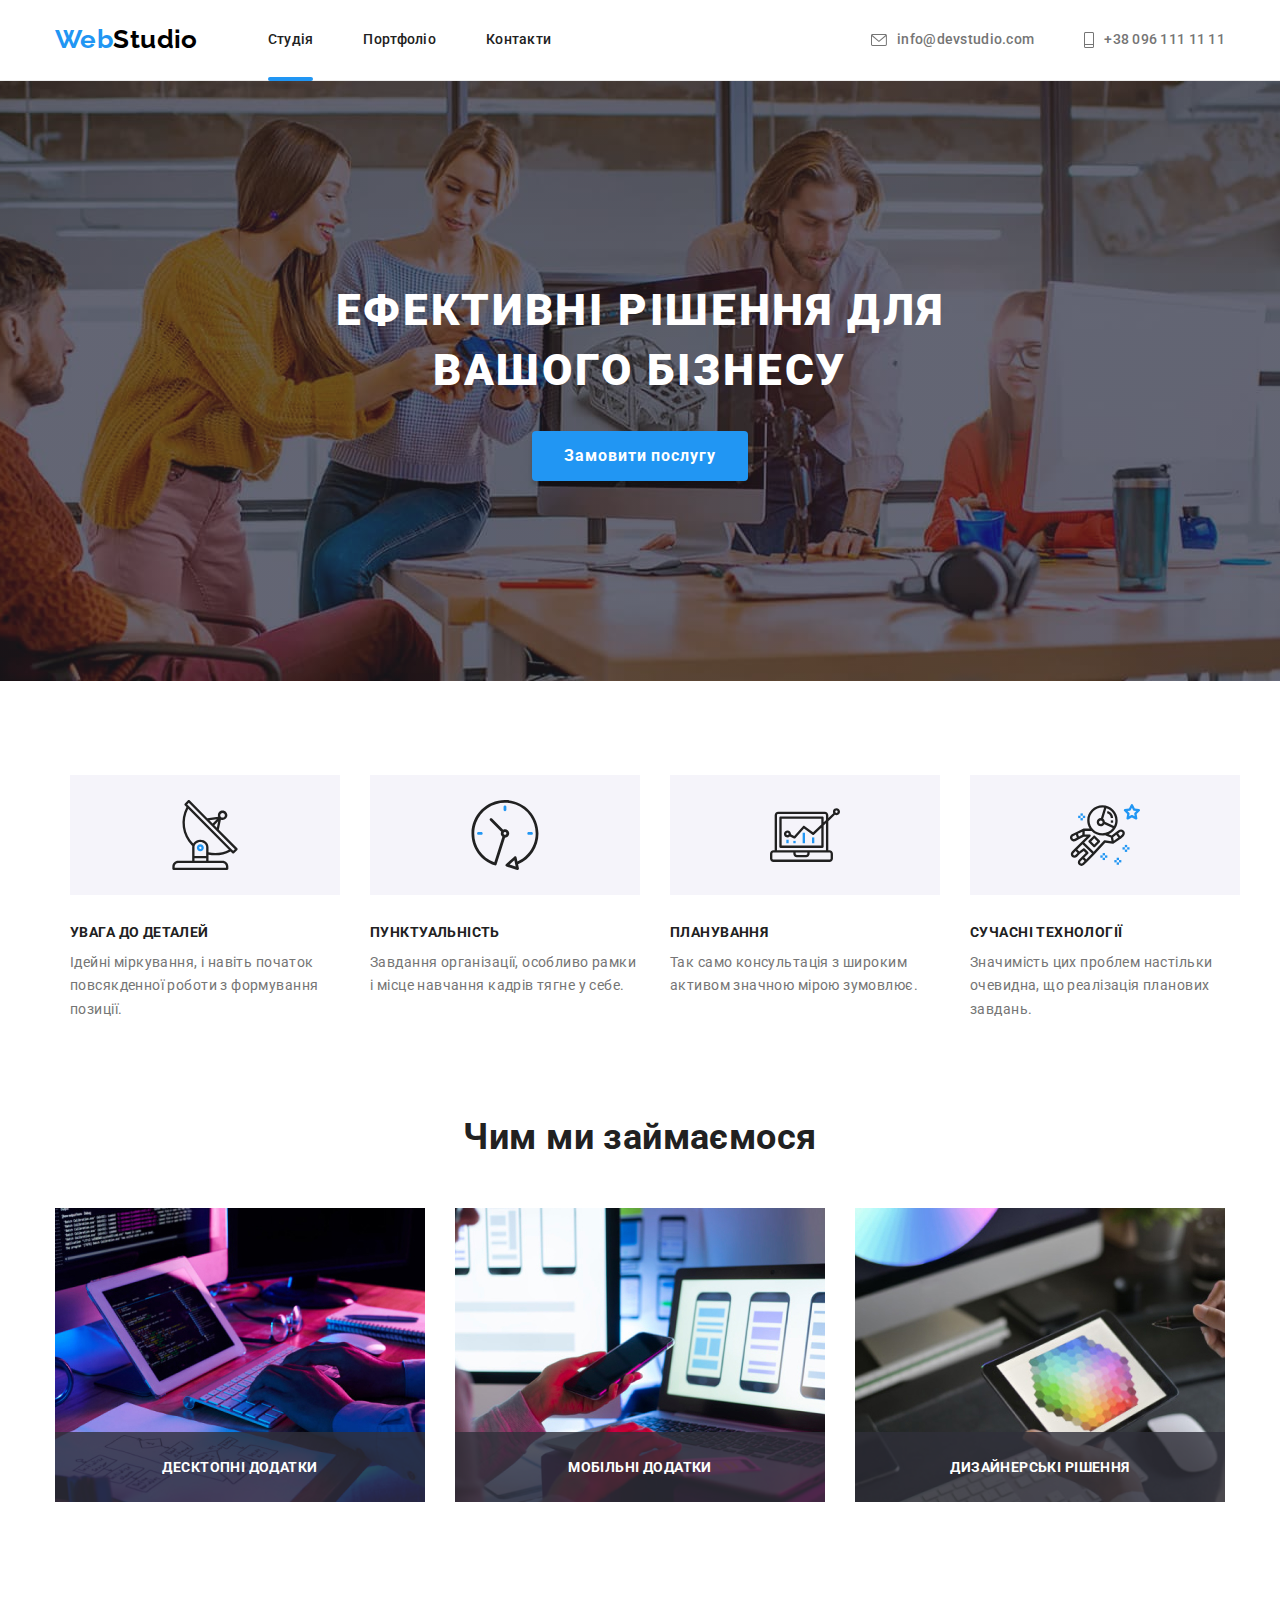
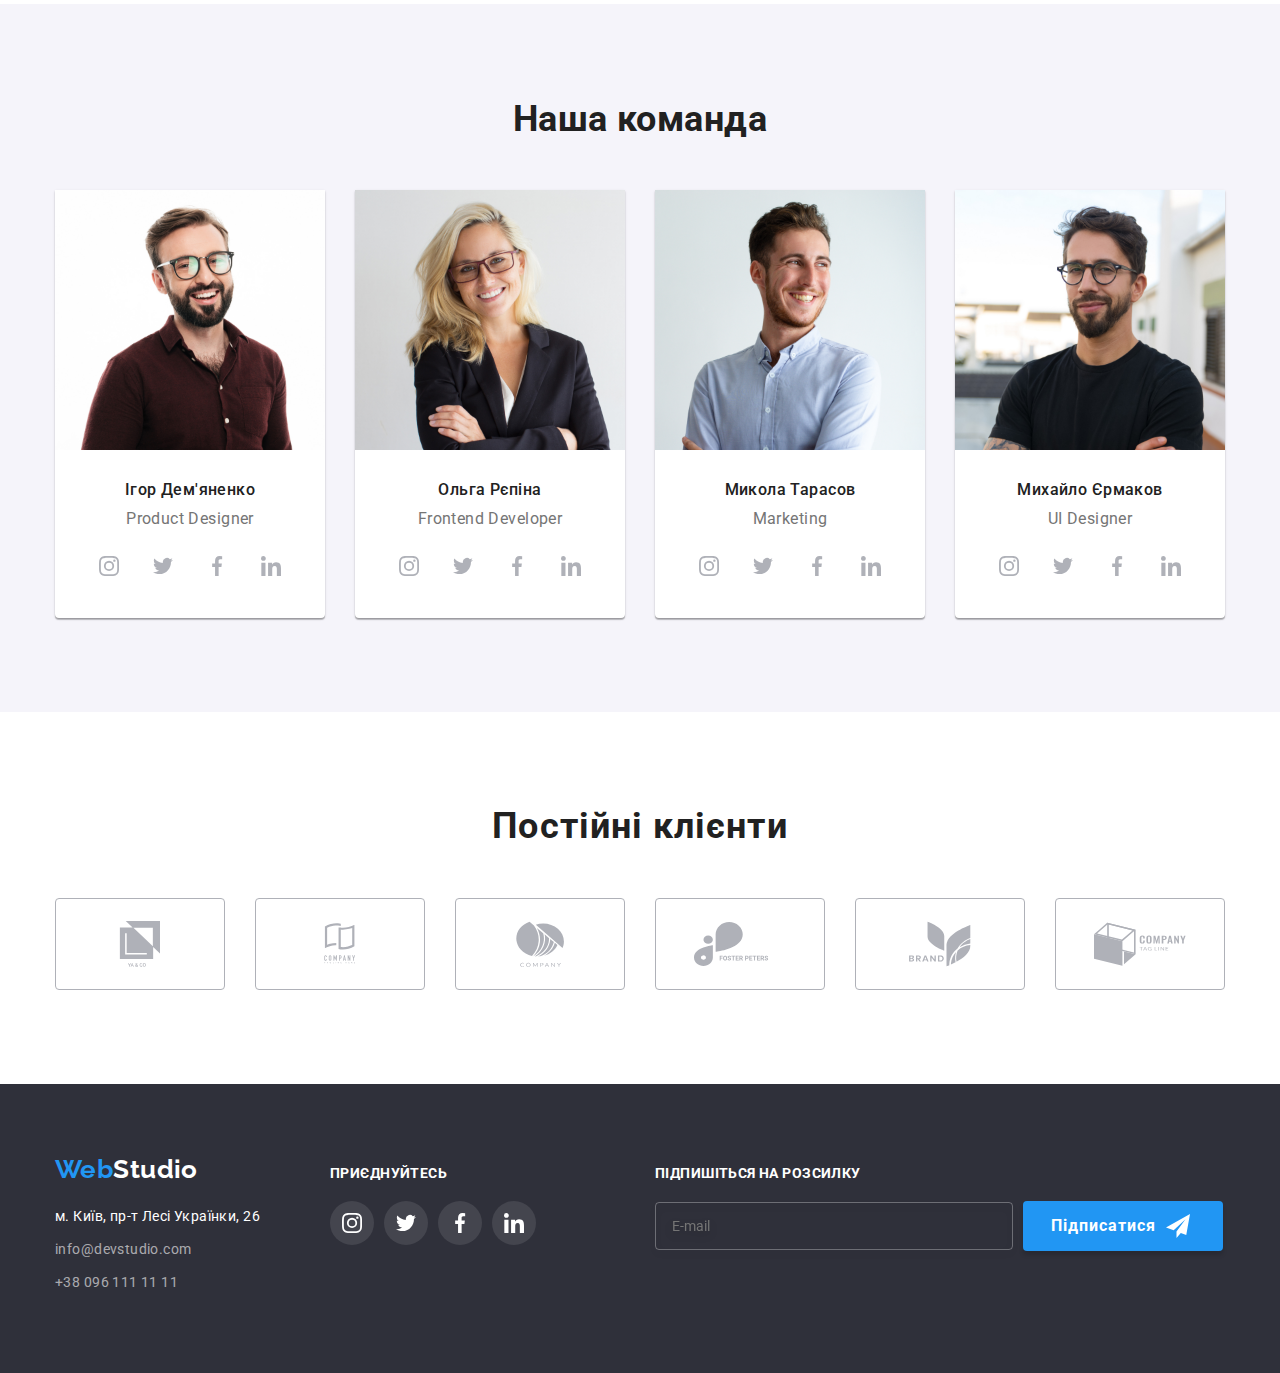
==== commit fab38591: "правки" ====
--- a/index.html
+++ b/index.html
@@ -9,7 +9,7 @@
     <link rel="stylesheet" href="./css/styles.css"> -->
 <link href="https://fonts.googleapis.com/css2?family=Raleway:wght@700&family=Roboto:wght@400;500;700;900&display=swap"
     rel="stylesheet">
-    <link rel="stylesheet" href="./css/main.css" />
+    <link rel="stylesheet" href="./css/main.min.css" />
 </head>
 <body>
     <!-- Шапка сайта -->
--- a/css/main.min.css
+++ b/css/main.min.css
@@ -0,0 +1 @@
+/*! modern-normalize v1.1.0 | MIT License | https://github.com/sindresorhus/modern-normalize */*,::before,::after{-webkit-box-sizing:border-box;box-sizing:border-box}html{line-height:1.15;-webkit-text-size-adjust:100%;-moz-tab-size:4;-o-tab-size:4;tab-size:4}body{margin:0;font-family:system-ui,-apple-system,"Segoe UI",Roboto,Helvetica,Arial,sans-serif,"Apple Color Emoji","Segoe UI Emoji"}hr{height:0;color:inherit}abbr[title]{-webkit-text-decoration:underline dotted;text-decoration:underline dotted}b,strong{font-weight:bolder}code,kbd,samp,pre{font-family:ui-monospace,SFMono-Regular,Consolas,"Liberation Mono",Menlo,monospace;font-size:1em}small{font-size:80%}sub,sup{font-size:75%;line-height:0;position:relative;vertical-align:baseline}sub{bottom:-0.25em}sup{top:-0.5em}table{text-indent:0;border-color:inherit}button,input,optgroup,select,textarea{font-family:inherit;font-size:100%;line-height:1.15;margin:0}button,select{text-transform:none}button,[type=button],[type=reset],[type=submit]{-webkit-appearance:button}::-moz-focus-inner{border-style:none;padding:0}:-moz-focusring{outline:1px dotted ButtonText}:-moz-ui-invalid{box-shadow:none}legend{padding:0}progress{vertical-align:baseline}::-webkit-inner-spin-button,::-webkit-outer-spin-button{height:auto}[type=search]{-webkit-appearance:textfield;outline-offset:-2px}::-webkit-search-decoration{-webkit-appearance:none}::-webkit-file-upload-button{-webkit-appearance:button;font:inherit}summary{display:list-item}h1,h2,h3,h4,h5,h6,ul,p{margin:0;padding:0}.visually-hidden{position:absolute;width:1px;height:1px;margin:-1px;border:0;padding:0;white-space:nowrap;-webkit-clip-path:inset(100%);clip-path:inset(100%);clip:rect(0 0 0 0);overflow:hidden}.section{padding:94px 0}.section__title{color:#212121;font-weight:700;font-size:36px;line-height:1.17;text-align:center}img{display:block;height:auto;max-width:100%}li{list-style-type:none}body{background-color:#fff;color:#757575;font-family:Roboto,sans-serif;letter-spacing:.03em;font-size:14px;line-height:1.7}.container{width:1200px;padding:0 15px;margin:0 auto}.page-header{padding:32px,0;border-bottom:1px solid #ececec}.header-block{display:-webkit-box;display:-ms-flexbox;display:flex;-webkit-box-align:center;-ms-flex-align:center;align-items:center}.header-logo{display:-webkit-box;display:-ms-flexbox;display:flex}.header-logo__logo{margin-right:92px}.header-logo__logo{color:#000;font-family:Raleway,sans-serif;font-weight:700;font-size:26px;line-height:1.2;text-decoration:none;margin:auto}.header-logo__colorlogo{color:#2196f3}.section{padding:94px 0}.section__title{color:#212121;font-weight:700;font-size:36px;line-height:1.17;text-align:center}.site-nav{display:-webkit-box;display:-ms-flexbox;display:flex;-webkit-box-align:center;-ms-flex-align:center;align-items:center}.site-nav__list{display:-webkit-box;display:-ms-flexbox;display:flex;margin-left:70px}.site-nav__link{color:#212121;font-weight:500;font-size:14px;line-height:1.14;letter-spacing:.02em;text-decoration:none;display:inline-block;padding:32px 0;-webkit-transition:color 250ms cubic-bezier(0.4, 0, 0.2, 1);transition:color 250ms cubic-bezier(0.4, 0, 0.2, 1)}.site-nav__link:hover,.site-nav__link:focus{color:#2196f3}.site-nav__iter .site-nav__link--current{color:#2196f3}.site-nav__iter{display:block}.site-nav__iter+.site-nav__iter{margin-left:50px}.site-nav__iter .site-nav__link{display:block;text-decoration:none;color:#212121;position:relative;-webkit-transition:color 250ms cubic-bezier(0.4, 0, 0.2, 1);transition:color 250ms cubic-bezier(0.4, 0, 0.2, 1)}.site-nav__iter .site-nav__link::after,.site-nav__iter .site-nav__link--current::after{content:"";position:absolute;display:block;left:0;bottom:-1px;height:4px;border-radius:2px;background-color:#2196f3;-webkit-transition:width 250ms cubic-bezier(0.4, 0, 0.2, 1);transition:width 250ms cubic-bezier(0.4, 0, 0.2, 1);width:0}.site-nav__iter .site-nav__link::after{width:0}.site-nav__iter .site-nav__link:hover::after,.site-nav__iter .site-nav__link:focus::after,.site-nav__iter .site-nav__link--current::after{width:100%}.auth-nav__iter{display:block}.auth-nav__tel{color:#757575;font-weight:500;letter-spacing:.02em;font-size:14px;line-height:1.14;text-decoration:none;-webkit-transition:color 250ms cubic-bezier(0.4, 0, 0.2, 1);transition:color 250ms cubic-bezier(0.4, 0, 0.2, 1)}.auth-nav__tel:hover,.auth-nav__tel:focus{color:#2196f3}.auth-nav__mail{color:#757575;font-weight:500;letter-spacing:.02em;font-size:14px;line-height:1.14;text-decoration:none;-webkit-transition:color 250ms cubic-bezier(0.4, 0, 0.2, 1);transition:color 250ms cubic-bezier(0.4, 0, 0.2, 1)}.auth-nav__mail:hover,.auth-nav__mail:focus{color:#2196f3}.auth-nav__list{display:-webkit-box;display:-ms-flexbox;display:flex;margin-left:auto}.auth-nav__iter+.auth-nav__iter{margin-left:50px}.auth-nav__mail,.auth-nav__tel{color:#757575;font-weight:500;letter-spacing:.02em;text-decoration:none;display:-webkit-box;display:-ms-flexbox;display:flex;-webkit-box-align:center;-ms-flex-align:center;align-items:center}.auth-nav__icon{margin-right:10px;fill:currentColor}.auth-nav__phone{margin-right:10px;fill:currentColor}.hero{background-color:#2f303a;background:-webkit-gradient(linear, left top, left bottom, from(rgba(47, 48, 58, 0.4)), to(rgba(47, 48, 58, 0.4))),url(../images/iconimag/backgroundhero.jpg);background:linear-gradient(rgba(47, 48, 58, 0.4), rgba(47, 48, 58, 0.4)),url(../images/iconimag/backgroundhero.jpg);background-position:center center;background-repeat:no-repeat;background-size:cover;max-width:1600px;margin:0 auto}.hero__block{padding:200px}.hero__title{color:#fff;font-weight:900;font-size:44px;line-height:1.36;text-align:center;letter-spacing:.06em;text-transform:uppercase}.hero__wrapper{display:-webkit-box;display:-ms-flexbox;display:flex;-webkit-box-pack:center;-ms-flex-pack:center;justify-content:center}.hero__button{color:#fff;background-color:#2196f3;font-weight:700;font-size:16px;line-height:1.88;text-align:center;letter-spacing:.06em;-webkit-box-shadow:0px 4px 4px rgba(0,0,0,.15);box-shadow:0px 4px 4px rgba(0,0,0,.15);border-radius:4px;border:none;padding:10px 32px;margin-top:30px}.hero__button:hover,.hero__button:focus{background-color:#188ce8}.components{padding:94px 0}.components p{margin-top:0;margin-bottom:0}.components__title--centered,.feature__title--centered,.comands__title--centered{text-align:center}.components__title{color:#212121;font-weight:700;font-size:14px;line-height:1.14;margin-top:0;margin-bottom:0;display:none}.sectit-succes{display:-webkit-box;display:-ms-flexbox;display:flex;margin:0 auto;padding:0 15px}.sectit-succes__title{color:#212121;font-weight:700;font-size:14px;line-height:1.14;margin-top:0;margin-bottom:10px}.sectit-succes__tito{margin-right:30px}.sectit-succes__tito:last-child{margin-right:0}.sectit-succes__description{width:270px}.sectit-succes__tito::before{display:block;content:"";height:120px;background-repeat:no-repeat;background-position:center;background-color:#f5f4fa;color:#2196f3;margin-bottom:30px}.sectit-succes__tito:nth-child(1)::before{background-image:url("../images/iconimag/icon-uvagadodetel.svg")}.sectit-succes__tito:nth-child(2)::before{background-image:url("../images/iconimag/icon-punktyaln.svg")}.sectit-succes__tito:nth-child(3)::before{background-image:url("../images/iconimag/icon-planyvan.svg")}.sectit-succes__tito:nth-child(4)::before{background-image:url("../images/iconimag/icon-sychasni.svg")}.our-team{background-color:#f5f4fa}.comands__title{color:#212121;font-weight:700;font-size:36px;line-height:1.17;margin-bottom:50px}.comands .container{padding:94px 0}.comands .team-card__title{color:#212121;font-weight:500;font-size:16px;line-height:1.187;text-align:center}.team-card p{font-size:16px;line-height:1.19;text-align:center}.team-list{display:-webkit-box;display:-ms-flexbox;display:flex;-webkit-column-gap:30px;-moz-column-gap:30px;column-gap:30px;-webkit-box-pack:center;-ms-flex-pack:center;justify-content:center}.team-card{background:#fff;-webkit-box-shadow:0px 1px 3px rgba(0,0,0,.12),0px 1px 1px rgba(0,0,0,.14),0px 2px 1px rgba(0,0,0,.2);box-shadow:0px 1px 3px rgba(0,0,0,.12),0px 1px 1px rgba(0,0,0,.14),0px 2px 1px rgba(0,0,0,.2);border-radius:0px 0px 4px 4px}.team-card__title{margin-bottom:10px}.team-card__content{padding:30px 0}.team-card__content .team-card__title{margin-bottom:10px}.team-card__content .team-card__text{margin-bottom:16px}.social{display:-webkit-box;display:-ms-flexbox;display:flex;width:206px;height:44px;-webkit-column-gap:10px;-moz-column-gap:10px;column-gap:10px;margin:auto}.social__link{display:-webkit-box;display:-ms-flexbox;display:flex;-webkit-box-pack:center;-ms-flex-pack:center;justify-content:center;-webkit-box-align:center;-ms-flex-align:center;align-items:center;width:44px;height:44px;border-radius:50%;text-decoration:none;background-color:#fff;fill:#afb1b8;-webkit-transition:fill 250ms cubic-bezier(0.4, 0, 0.2, 1);transition:fill 250ms cubic-bezier(0.4, 0, 0.2, 1)}.social__link{-webkit-transition:background-color 250ms cubic-bezier(0.4, 0, 0.2, 1);transition:background-color 250ms cubic-bezier(0.4, 0, 0.2, 1)}.social__link:hover,.social__link:focus{fill:#fff;background-color:#2196f3}.social__icon:hover,.social__icon:focus{fill:#fff}.feature{padding-bottom:94px}.feature .feature__title--centered{color:#212121;font-weight:700;font-size:36px;line-height:1.17;margin-top:0;margin-bottom:50px}.work-list{margin:0;display:-webkit-inline-box;display:-ms-inline-flexbox;display:inline-flex;-webkit-column-gap:30px;-moz-column-gap:30px;column-gap:30px}.work-list__item:last-child{margin-right:0}.work-list__featimg{display:block}.work-list__item{position:relative;width:370px;overflow:hidden}.work-list__hidden{position:absolute;bottom:0;left:0;width:100%;padding:27px 10px;color:#fff;font-weight:700;text-align:center;line-height:1.1428;text-transform:uppercase;background-color:rgba(47,48,58,.8);opacity:1}.main{padding:94px 0 94px 0;background-color:#fff}.portfolio__hidden{display:none}.filter-list__button{color:#212121;background-color:#f5f4fa;cursor:pointer;font-weight:500;font-size:16px;line-height:1.6;padding:6px 22px;border:none;border-radius:4px;font-family:inherit;-webkit-transition:background-color 250ms cubic-bezier(0.4, 0, 0.2, 1),color 250ms cubic-bezier(0.4, 0, 0.2, 1),-webkit-box-shadow 250ms cubic-bezier(0.4, 0, 0.2, 1);transition:background-color 250ms cubic-bezier(0.4, 0, 0.2, 1),color 250ms cubic-bezier(0.4, 0, 0.2, 1),-webkit-box-shadow 250ms cubic-bezier(0.4, 0, 0.2, 1);transition:background-color 250ms cubic-bezier(0.4, 0, 0.2, 1),color 250ms cubic-bezier(0.4, 0, 0.2, 1),box-shadow 250ms cubic-bezier(0.4, 0, 0.2, 1);transition:background-color 250ms cubic-bezier(0.4, 0, 0.2, 1),color 250ms cubic-bezier(0.4, 0, 0.2, 1),box-shadow 250ms cubic-bezier(0.4, 0, 0.2, 1),-webkit-box-shadow 250ms cubic-bezier(0.4, 0, 0.2, 1)}.filter-list__button:hover,.filter-list__button:focus{color:#fff;-webkit-box-shadow:0px 3px 1px rgba(0,0,0,.1),0px 1px 2px rgba(0,0,0,.08),0px 2px 2px rgba(0,0,0,.12);box-shadow:0px 3px 1px rgba(0,0,0,.1),0px 1px 2px rgba(0,0,0,.08),0px 2px 2px rgba(0,0,0,.12);background-color:#2196f3;cursor:pointer}.filter-list{display:-webkit-box;display:-ms-flexbox;display:flex;-webkit-box-pack:center;-ms-flex-pack:center;justify-content:center;-webkit-column-gap:8px;-moz-column-gap:8px;column-gap:8px;margin-bottom:50px}.filter-list__item{-webkit-box-shadow:none;box-shadow:none}.portfolio-card{display:-webkit-box;display:-ms-flexbox;display:flex;-ms-flex-wrap:wrap;flex-wrap:wrap;-webkit-box-pack:center;-ms-flex-pack:center;justify-content:center;gap:30px}.portfolio-card__description{width:370px;padding:20px 24px}.portfolio-card__description{border:1px solid #eee}.portfolio-card__img{display:block}.portfolio-card__works{background:#fff}.portfolio-card__works:hover,.portfolio-card__works:focus{-webkit-box-shadow:0px 1px 1px rgba(0,0,0,.12),0px 4px 4px rgba(0,0,0,.06),1px 4px 6px rgba(0,0,0,.16);box-shadow:0px 1px 1px rgba(0,0,0,.12),0px 4px 4px rgba(0,0,0,.06),1px 4px 6px rgba(0,0,0,.16);-webkit-transition-duration:250ms;transition-duration:250ms;-webkit-transition-timing-function:cubic-bezier(0.4, 0, 0.2, 1);transition-timing-function:cubic-bezier(0.4, 0, 0.2, 1)}.potfolio-card__box{position:relative;overflow:hidden}.potfolio-card__text{display:inline-block;content:"";position:absolute;top:0;left:0;width:100%;padding:63px 24px;background-color:rgba(33,150,243,.9);overflow:auto;color:#fff;font-family:Roboto,sans-serif;font-size:18px;line-height:1.56;-webkit-transform:translateY(100%);transform:translateY(100%);-webkit-transition:-webkit-transform 250ms cubic-bezier(0.4, 0, 0.2, 1);transition:-webkit-transform 250ms cubic-bezier(0.4, 0, 0.2, 1);transition:transform 250ms cubic-bezier(0.4, 0, 0.2, 1);transition:transform 250ms cubic-bezier(0.4, 0, 0.2, 1), -webkit-transform 250ms cubic-bezier(0.4, 0, 0.2, 1)}.portfolio-card__works a:hover .potfolio-card__text{-webkit-transform:translateY(0);transform:translateY(0)}.portfolio-card__works a:focus .potfolio-card__text{-webkit-transform:translateY(0);transform:translateY(0)}.potfolio-card__examples{color:#212121;font-weight:700;font-size:18px;line-height:2;letter-spacing:.06em}.potfolio-card__hidden{color:#757575;font-size:16px;line-height:1.87;letter-spacing:.03em}.portfolio-card .potfolio-card__hidden:hover,.portfolio-card .potfolio-card__hidden:focus{color:#2196f3}.portfolio-card .portfolio-card__form{text-decoration:none}.customers{padding:94px 0}.customers__title{font-family:Roboto,sans-serif;text-align:center;color:#212121;font-weight:700;letter-spacing:.03em;font-size:36px;line-height:1.16;padding-bottom:50px}.clients{display:-webkit-box;display:-ms-flexbox;display:flex;-ms-flex-wrap:wrap;flex-wrap:wrap;-webkit-column-gap:30px;-moz-column-gap:30px;column-gap:30px}.clients__link{display:-webkit-box;display:-ms-flexbox;display:flex;list-style:none;fill:#afb1b8;width:170px;height:92px;-webkit-box-align:center;-ms-flex-align:center;align-items:center;-webkit-box-pack:center;-ms-flex-pack:center;justify-content:center;border:1px solid #afb1b8;border-radius:4px;display:flex;color:inherit;text-decoration:none}.clients__link .clients__icon{fill:#afb1b8;padding:7px;-webkit-transition:fill 250ms cubic-bezier(0.4, 0, 0.2, 1);transition:fill 250ms cubic-bezier(0.4, 0, 0.2, 1)}.clients__link:hover,.clients__link:focus{border-color:#2196f3}.clients__link:hover .clients__icon,.clients__link:focus .clients__icon{fill:#2196f3}.page-footer{background-color:#2f303a;padding:70px 0}.page-footer .line{border-bottom:1px solid #2f303a}.page-footer .footer-lifo__link,.page-footer .footer-lifo__tel,.page-footer .footer-lifo__adress{color:rgba(255,255,255,.6);font-size:14px;line-height:1.7;font-style:normal;text-decoration:none;-webkit-transition:color 250ms cubic-bezier(0.4, 0, 0.2, 1);transition:color 250ms cubic-bezier(0.4, 0, 0.2, 1)}.page-footer .footer-lifo__link:hover,.page-footer .footer-lifo__link:focus{color:#2196f3}.page-footer .footer-lifo__tel:hover,.page-footer .footer-lifo__tel:focus{color:#2196f3}.footer-block{display:-webkit-box;display:-ms-flexbox;display:flex;gap:70px;-webkit-box-align:baseline;-ms-flex-align:baseline;align-items:baseline}.footer-logo__logo{color:#000;font-family:Raleway,sans-serif;font-weight:700;font-size:26px;line-height:1.2;text-decoration:none;margin:auto}.footer-logo__colorblack{color:#fff}.footer-logo__colorlogo{color:#2196f3}.footer-lifo .footer-lifo__adress{color:#fff;font-style:normal;text-decoration:none;-webkit-transition:color 250ms cubic-bezier(0.4, 0, 0.2, 1);transition:color 250ms cubic-bezier(0.4, 0, 0.2, 1)}.footer-lifo .footer-lifo__adress:hover,.footer-lifo .footer-lifo__adress:focus{color:#2196f3}.footer-block .footer-logo__logo{display:block;margin-bottom:20px}.footer-lifo__contact{margin-bottom:9px}.footer-lifo__contact .footer-lifo__tel{margin-bottom:0px}.footer-second__title{font-family:Roboto,sans-serif;font-weight:700;line-height:1.1428;text-transform:uppercase;color:#fff;margin-bottom:20px}.footer-icon{list-style:none;display:-webkit-box;display:-ms-flexbox;display:flex;-ms-flex-wrap:wrap;flex-wrap:wrap;-webkit-column-gap:10px;-moz-column-gap:10px;column-gap:10px}.footer-icon__link .footer-icon__iter{fill:#fff}.footer-link{display:-webkit-box;display:-ms-flexbox;display:flex;background-color:rgba(255,255,255,.1);-webkit-transition:background-color 250ms cubic-bezier(0.4, 0, 0.2, 1);transition:background-color 250ms cubic-bezier(0.4, 0, 0.2, 1)}.footer-icon__link{display:-webkit-box;display:-ms-flexbox;display:flex;-webkit-box-pack:center;-ms-flex-pack:center;justify-content:center;-webkit-box-align:center;-ms-flex-align:center;align-items:center;width:44px;height:44px;border-radius:50%;text-decoration:none;background-color:#fff;fill:var(--icon-color);-webkit-transition:fill 250ms cubic-bezier(0.4, 0, 0.2, 1);transition:fill 250ms cubic-bezier(0.4, 0, 0.2, 1);-webkit-transition:background-color 250ms cubic-bezier(0.4, 0, 0.2, 1);transition:background-color 250ms cubic-bezier(0.4, 0, 0.2, 1)}.footer-icon__link{display:-webkit-box;display:-ms-flexbox;display:flex;background-color:rgba(255,255,255,.1);-webkit-transition:background-color 250ms cubic-bezier(0.4, 0, 0.2, 1);transition:background-color 250ms cubic-bezier(0.4, 0, 0.2, 1)}.footer-icon__link:hover,.footer-icon__link:focus{fill:#fff;background-color:#2196f3}.footer-icon__link:hover,.footer-icon__link:focus{background-color:#2196f3}.box__sending{margin-left:auto;max-width:570px;width:100%}.box__sending__title{font-family:Roboto,sans-serif;font-weight:700;font-size:14px;line-height:1.1428;text-transform:uppercase;color:#fff;margin-bottom:20px}.footer-form{display:-webkit-box;display:-ms-flexbox;display:flex;gap:10px;width:100%;-webkit-box-align:center;-ms-flex-align:center;align-items:center}.footer-form__email{display:block;width:100%;max-width:358px}.footer-form__email input{padding:15px 16px;background-color:rgba(0,0,0,0);border:1px solid rgba(255,255,255,.3);-webkit-filter:drop-shadow(0px 4px 4px rgba(0, 0, 0, 0.15));filter:drop-shadow(0px 4px 4px rgba(0, 0, 0, 0.15));border-radius:4px;outline:none;width:100%;color:#fff}.footer-form__email::-webkit-input-placeholder{font-family:Roboto,sans-serif;font-size:16px;line-height:1.25;color:rgba(255,255,255,.6)}.footer-form__email::-moz-placeholder{font-family:Roboto,sans-serif;font-size:16px;line-height:1.25;color:rgba(255,255,255,.6)}.footer-form__email:-ms-input-placeholder{font-family:Roboto,sans-serif;font-size:16px;line-height:1.25;color:rgba(255,255,255,.6)}.footer-form__email::-ms-input-placeholder{font-family:Roboto,sans-serif;font-size:16px;line-height:1.25;color:rgba(255,255,255,.6)}.footer-form__email::placeholder{font-family:Roboto,sans-serif;font-size:16px;line-height:1.25;color:rgba(255,255,255,.6)}.footer-button{display:-webkit-box;display:-ms-flexbox;display:flex;-webkit-box-align:center;-ms-flex-align:center;align-items:center;gap:10px;padding:10px 28px;min-width:200px;background-color:#2196f3;-webkit-box-shadow:0px 4px 4px rgba(0,0,0,.15);box-shadow:0px 4px 4px rgba(0,0,0,.15);border-radius:4px;border:none;color:#fff;font-family:Roboto,sans-serif;font-weight:700;font-size:16px;line-height:1.88;letter-spacing:.06em;cursor:pointer}.footer-button__send{fill:#fff}.backdrop{display:none;z-index:777;position:fixed;left:0;top:0;display:-webkit-box;display:-ms-flexbox;display:flex;-webkit-box-align:center;-ms-flex-align:center;align-items:center;-webkit-box-pack:center;-ms-flex-pack:center;justify-content:center;width:100%;height:100%;background-color:rgba(0,0,0,.2);opacity:1;-webkit-transition-property:opacity;transition-property:opacity;-webkit-transition-duration:250ms;transition-duration:250ms;-webkit-transition-timing-function:cubic-bezier(0.4, 0, 0.2, 1);transition-timing-function:cubic-bezier(0.4, 0, 0.2, 1)}.backdrop.is-hidden{opacity:0;pointer-events:none;-webkit-transition:250ms;transition:250ms}.backdrop__modal{max-width:528px;max-height:581px;background-color:#fff;-webkit-box-shadow:0px 1px 3px rgba(0,0,0,.12),0px 1px 1px rgba(0,0,0,.14),0px 2px 1px var(--backdrop-color);box-shadow:0px 1px 3px rgba(0,0,0,.12),0px 1px 1px rgba(0,0,0,.14),0px 2px 1px var(--backdrop-color);border-radius:4px;padding:40px;width:100%;height:100%;overflow:visible;position:relative;-webkit-transition-timing-function:250ms cubic-bezier(0.4, 0, 0.2, 1);transition-timing-function:250ms cubic-bezier(0.4, 0, 0.2, 1)}.close-modal{position:absolute;top:8px;right:8px;width:30px;height:30px;background:#fff;border:1px solid rgba(0,0,0,.1);border-radius:50%;-webkit-transition:border-color 2000ms cubic-bezier(0.4, 0, 0.2, 1);transition:border-color 2000ms cubic-bezier(0.4, 0, 0.2, 1)}.close-modal__icon{position:absolute;top:50%;left:50%;-webkit-transform:translate(-50%, -50%);transform:translate(-50%, -50%);-webkit-transition:fill 250ms cubic-bezier(0.4, 0, 0.2, 1);transition:fill 250ms cubic-bezier(0.4, 0, 0.2, 1);fill:#000}.close-modal:hover .close-modal__icon,.close-modal:focus .close-modal__icon{fill:#2196f3}.close-modal:hover,.close-modal:focus{border-color:#2196f3}.modal-form{width:100%}.group-row{width:100%}.group-row:not(:last-child){margin-bottom:10px}.group-row__title:not(:last-child){display:block;margin-bottom:4px}.group-row__title{font-family:Roboto,sans-serif;font-size:12px;line-height:1.1667;letter-spacing:.01em;color:#757575}.group-row .group-row__input{width:100%;border:1px solid rgba(33,33,33,.2);border-radius:4px;outline:none;min-height:40px;height:100%;padding:12px 15px 12px 42px;-webkit-transition:border-color 250ms cubic-bezier(0.4, 0, 0.2, 1);transition:border-color 250ms cubic-bezier(0.4, 0, 0.2, 1);cursor:pointer;margin:0 0}.group-row .group-row__input:focus,.group-row .group-row__input:hover{border-color:#2196f3}.group-row .group-row__input:focus+.group-row__icon,.group-row .group-row__input:hover+.group-row__icon{fill:#2196f3}.group-row__modal{position:relative;margin:0}.group-row__icon{position:absolute;top:50%;left:12px;-webkit-transform:translateY(-50%);transform:translateY(-50%);fill:#000;-webkit-transition:fill 250ms cubic-bezier(0.4, 0, 0.2, 1);transition:fill 250ms cubic-bezier(0.4, 0, 0.2, 1);margin:0}.close-modal__title{text-align:center;font-family:Roboto,sans-serif;font-weight:700;font-size:20px;line-height:1.15;letter-spacing:.03em;color:#212121;margin-bottom:12px}.group-textarea{display:block}.group-textarea__title{font-family:Roboto,sans-serif;font-size:12px;line-height:1.1667;letter-spacing:.01em;color:#757575}.group-textarea .group-textarea__textarea{width:100%;min-height:120px;height:100%;border:1px solid rgba(33,33,33,.2);border-radius:4px;padding:12px 16px;outline:none;cursor:pointer;resize:none;-webkit-transition:border-color 250ms cubic-bezier(0.4, 0, 0.2, 1);transition:border-color 250ms cubic-bezier(0.4, 0, 0.2, 1)}.group-textarea .group-textarea__textarea::-webkit-input-placeholder{font-family:Roboto,sans-serif;font-size:12px;line-height:1.66;letter-spacing:.01em;color:rgba(117,117,117,.5)}.group-textarea .group-textarea__textarea::-moz-placeholder{font-family:Roboto,sans-serif;font-size:12px;line-height:1.66;letter-spacing:.01em;color:rgba(117,117,117,.5)}.group-textarea .group-textarea__textarea:-ms-input-placeholder{font-family:Roboto,sans-serif;font-size:12px;line-height:1.66;letter-spacing:.01em;color:rgba(117,117,117,.5)}.group-textarea .group-textarea__textarea::-ms-input-placeholder{font-family:Roboto,sans-serif;font-size:12px;line-height:1.66;letter-spacing:.01em;color:rgba(117,117,117,.5)}.group-textarea .group-textarea__textarea::placeholder{font-family:Roboto,sans-serif;font-size:12px;line-height:1.66;letter-spacing:.01em;color:rgba(117,117,117,.5)}.group-textarea .group-textarea__textarea:focus,.group-textarea .group-textarea__textarea:hover{border-color:#2196f3}.group-checkbox{width:100%}.group-checkbox__label{font-family:Roboto,sans-serif;font-size:14px;line-height:1.71;color:#757575;cursor:pointer;display:-webkit-box;display:-ms-flexbox;display:flex;-webkit-box-pack:center;-ms-flex-pack:center;justify-content:center;width:100%;gap:7px;-webkit-box-align:center;-ms-flex-align:center;align-items:center}.group-checkbox__input{-webkit-appearence:none;-moz--appearence:none;-webkit-appearance:none;-moz-appearance:none;appearance:none;position:absolute}.group-checkbox__icon{display:-webkit-inline-box;display:-ms-inline-flexbox;display:inline-flex;width:16px;height:15px;border:2px solid #757575;border-radius:2px;-webkit-transition:background-image,border-color 250ms cubic-bezier(0.4, 0, 0.2, 1);transition:background-image,border-color 250ms cubic-bezier(0.4, 0, 0.2, 1)}.modal-checkbox__link{color:#2196f3;text-decoration:underline}.group-checkbox__input:checked+.group-checkbox__icon{background-color:#2196f3;background-image:url(../images/iconimag/check.svg);background-size:contain;border-color:#2196f3;background-origin:border-box;background-position:center}.group-button{display:-webkit-box;display:-ms-flexbox;display:flex;-webkit-box-align:center;-ms-flex-align:center;align-items:center;-webkit-box-pack:center;-ms-flex-pack:center;justify-content:center}.group-button__submit{font-family:Roboto,sans-serif;font-weight:700;font-size:16px;line-height:1.88;text-align:center;letter-spacing:.06em;color:#fff;padding:10px 52px;background-color:#2196f3;-webkit-box-shadow:0px 4px 4px rgba(0,0,0,.15);box-shadow:0px 4px 4px rgba(0,0,0,.15);border-radius:4px;margin-top:30px;border:none;cursor:pointer;-webkit-transition-property:background-color;transition-property:background-color;-webkit-transition-duration:250ms;transition-duration:250ms;-webkit-transition-timing-function:cubic-bezier(0.4, 0, 0.2, 1);transition-timing-function:cubic-bezier(0.4, 0, 0.2, 1)}/*# sourceMappingURL=main.min.css.map */